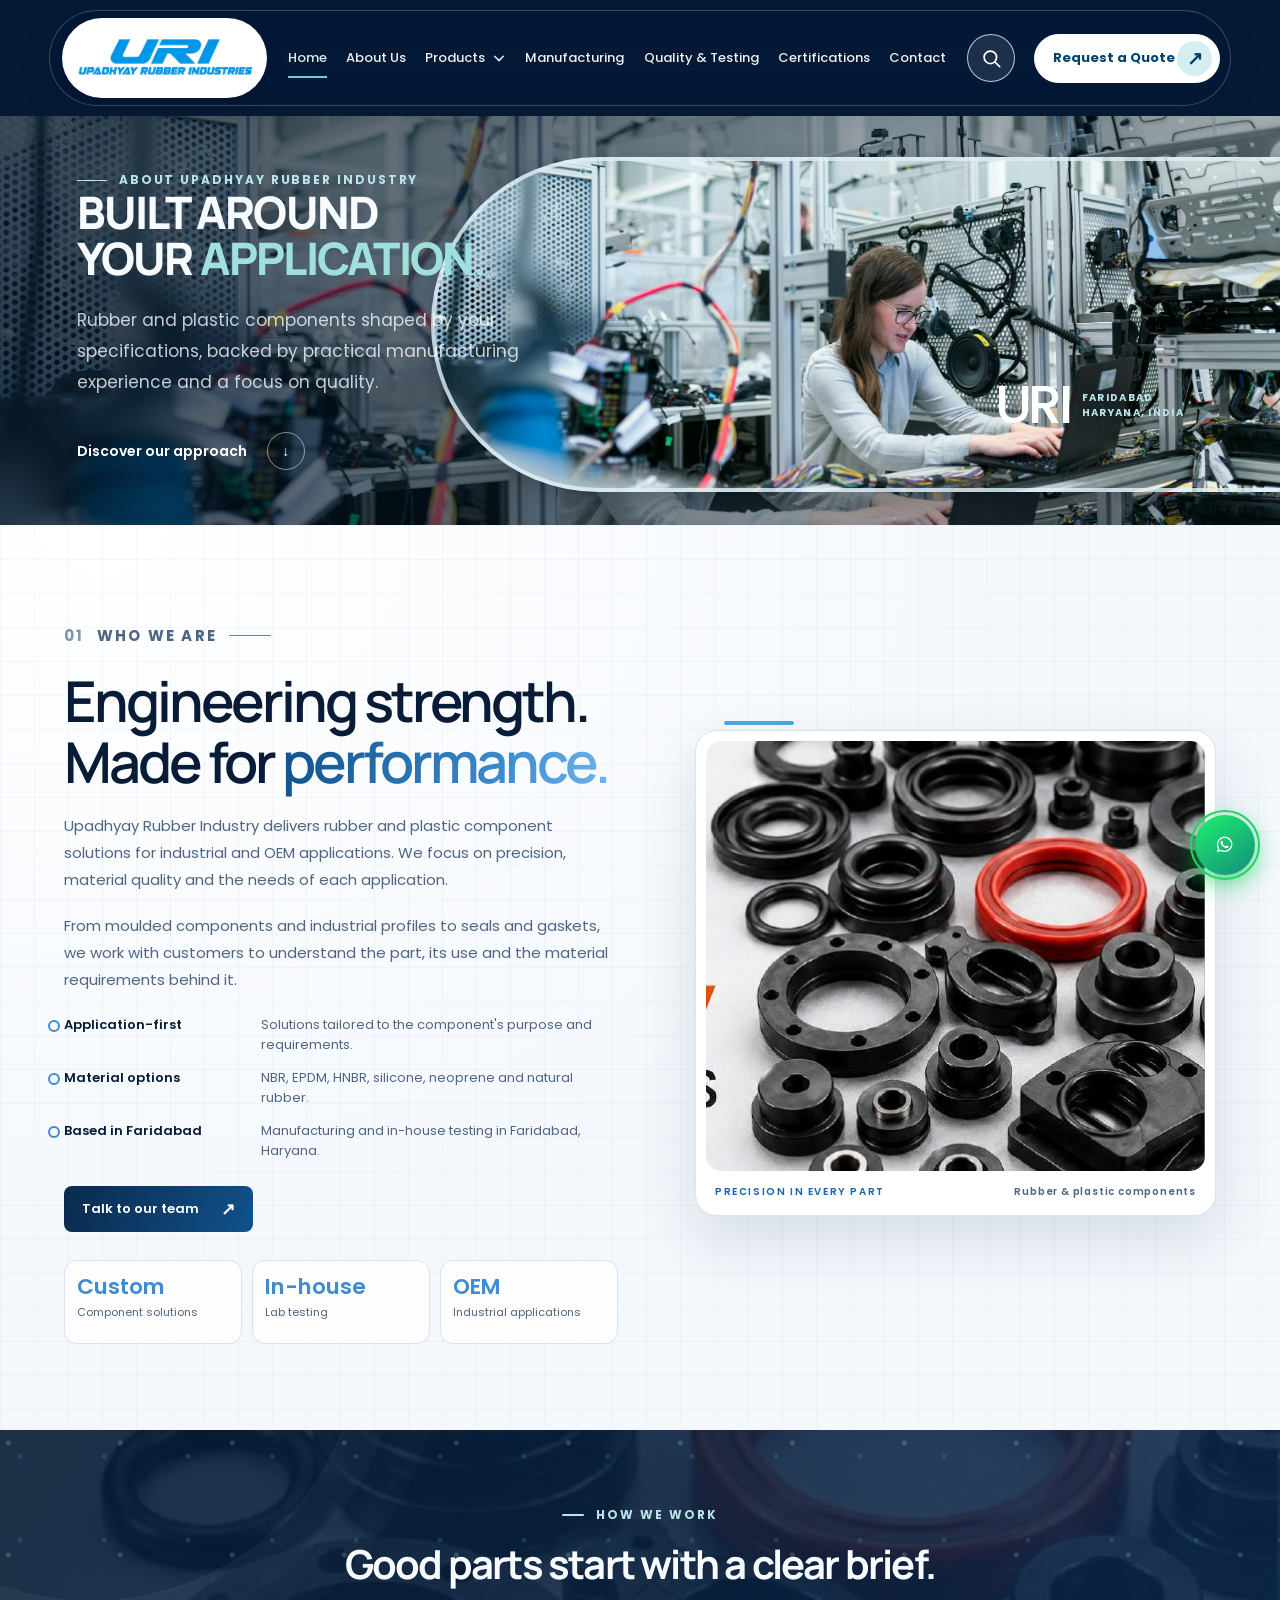
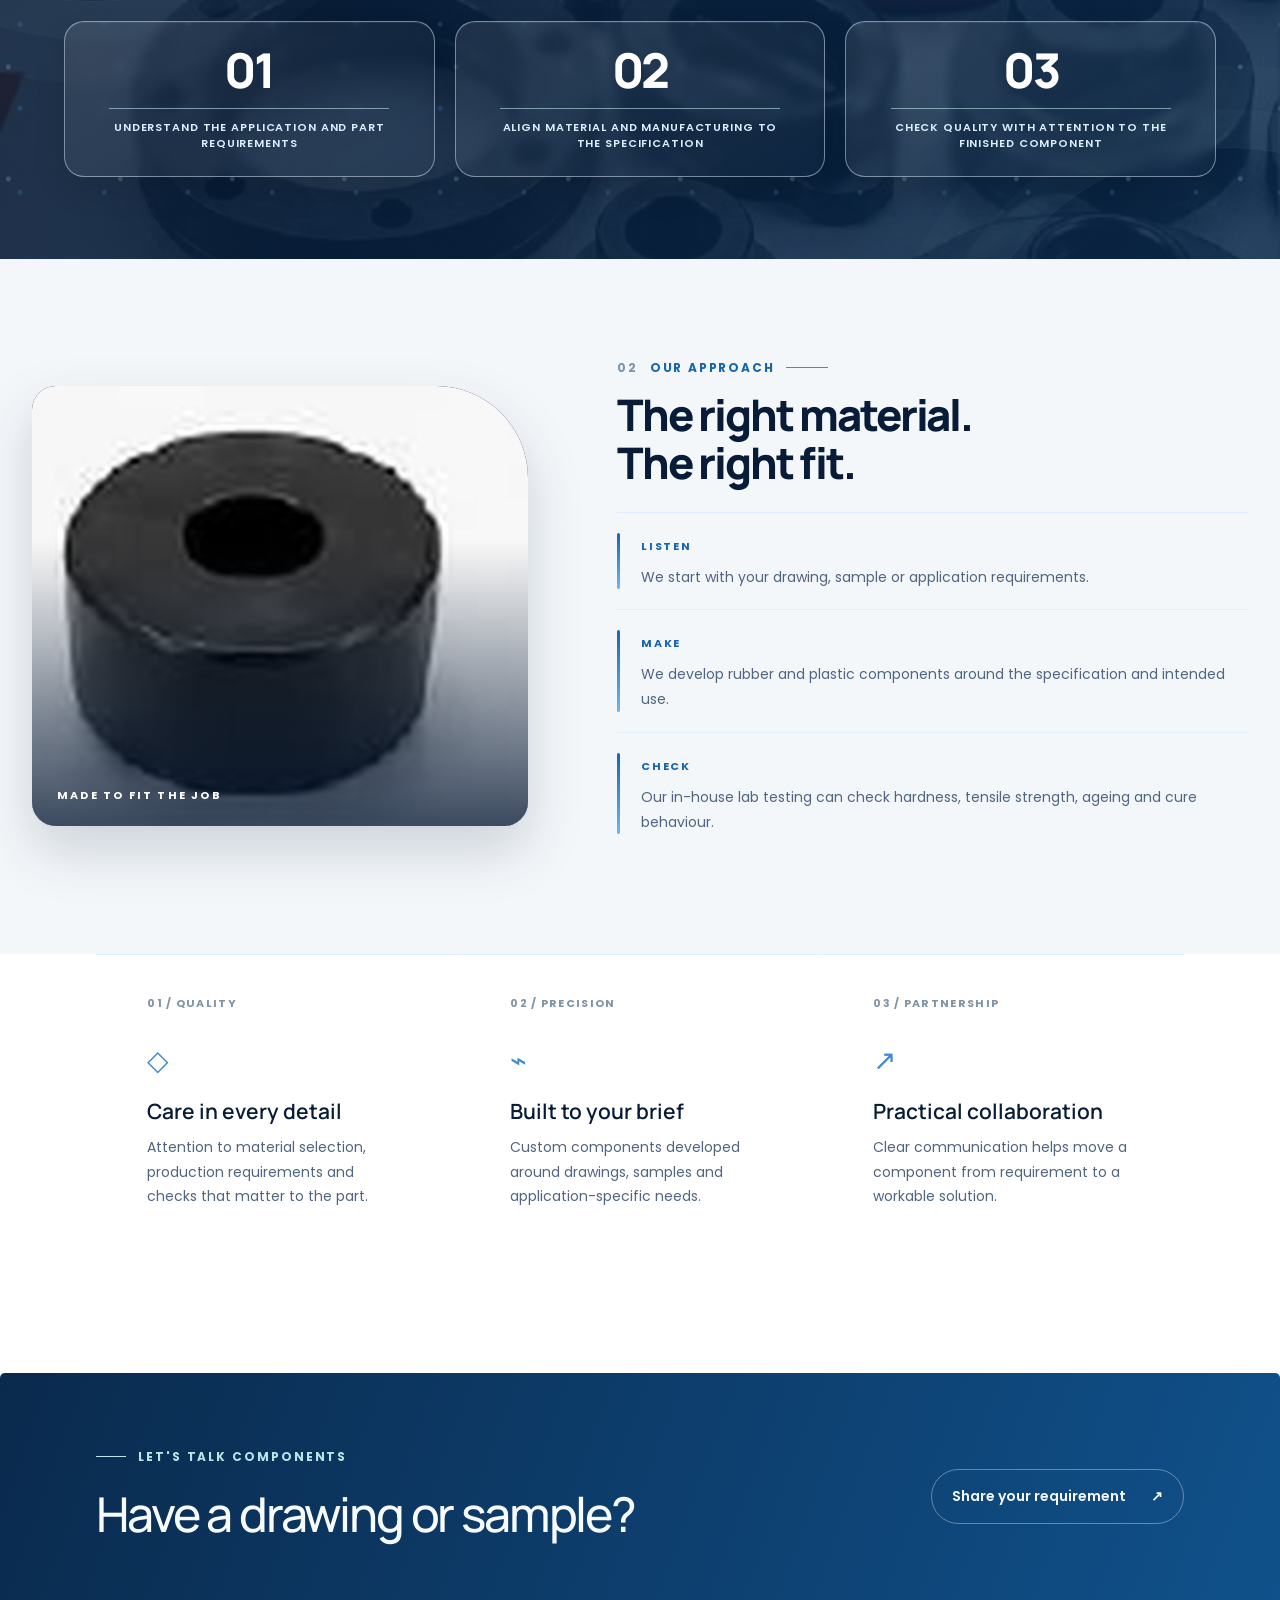
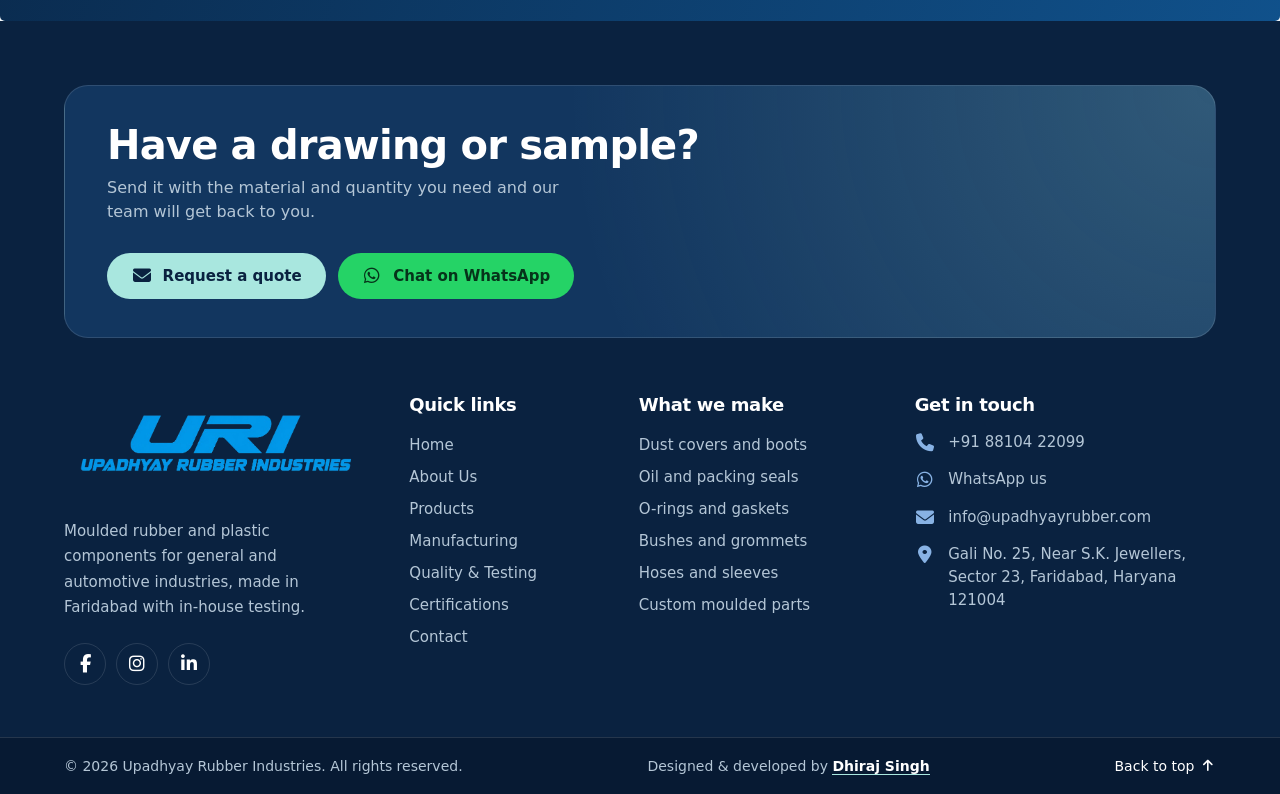
==== about.html @ f6fdda7b "all file added" ====
<!DOCTYPE html>
<html lang="en">

<head>
    <meta charset="UTF-8">
    <meta name="viewport" content="width=device-width, initial-scale=1.0">
    <meta name="theme-color" content="#071a35">
        <meta name="description" content="Learn about Upadhyay Rubber Industry, a Faridabad, India-based manufacturer of rubber and plastic components for industrial and OEM applications.">
    <link rel="icon" type="image/png" href="images/site/logo.png">
        <title>About Upadhyay Rubber Industry | Rubber Components Manufacturer</title>

    <meta name="robots" content="index, follow, max-image-preview:large, max-snippet:-1, max-video-preview:-1">
    <meta name="author" content="Upadhyay Rubber Industry">
    <meta name="keywords" content="about Upadhyay Rubber Industry, rubber manufacturer, plastic components, Faridabad">
    <meta property="og:type" content="website">
    <meta property="og:site_name" content="Upadhyay Rubber Industry">
    <meta property="og:title" content="About Upadhyay Rubber Industry | Rubber Components Manufacturer">
    <meta property="og:description" content="Learn about Upadhyay Rubber Industry, a Faridabad, India-based manufacturer of rubber and plastic components for industrial and OEM applications.">
    <meta property="og:image" content="images/site/logo.png">
    <meta property="og:image:alt" content="Upadhyay Rubber Industry logo">
    <meta name="twitter:card" content="summary">
    <meta name="twitter:title" content="About Upadhyay Rubber Industry | Rubber Components Manufacturer">
    <meta name="twitter:description" content="Learn about Upadhyay Rubber Industry, a Faridabad, India-based manufacturer of rubber and plastic components for industrial and OEM applications.">
    <meta name="twitter:image" content="images/site/logo.png">

    <link rel="preconnect" href="https://fonts.googleapis.com">
    <link rel="preconnect" href="https://fonts.gstatic.com" crossorigin>
    <link href="https://fonts.googleapis.com/css2?family=Manrope:wght@400;500;600;700;800&family=Poppins:wght@400;500;600;700;800&display=swap"
        rel="stylesheet">
        
    <!-- Font Awesome icons (remove this line if your site already loads Font Awesome 6) -->
    <link rel="stylesheet" href="https://cdnjs.cloudflare.com/ajax/libs/font-awesome/6.5.2/css/all.min.css">

    <link rel="stylesheet" href="assets/css/site.css">
</head>

<body class="about-page">
 
    <header class="header" id="header">

        <!-- Brand -->
        <a href="#home" class="logo" aria-label="Upadhyay Rubber Industry home">
            <img src="images/site/logo.png" alt="Upadhyay Rubber Industry logo" class="logo-image">
        </a>

        <!-- Main Navigation -->
        <nav class="nav" id="nav" aria-label="Main navigation">

            <a href="#home" class="nav-link active">Home</a>

            <a href="./about.html" class="nav-link">About Us</a>

            <!-- Products Dropdown -->
            <div class="nav-products">

                <button class="nav-link products-toggle" id="productsToggle" type="button" aria-expanded="false"
                    aria-controls="productsMenu">
                    Products

                    <svg class="products-chevron" viewBox="0 0 16 16" aria-hidden="true">
                        <path d="m3 6 5 5 5-5"></path>
                    </svg>
                </button>

                <div class="products-menu" id="productsMenu" aria-label="Our product range" hidden>

                
                    <div class="products-category">

                        <h2>Rubber Components</h2>

                        <ul class="product-links">

                            <li>
                                <a class="products-menu-card" href="#products">
                                    <img src="https://images.unsplash.com/photo-1581091226825-a6a2a5aee158?auto=format&fit=crop&w=240&q=80"
                                        alt="Industrial manufacturing" loading="lazy">
                                    <span>Rubber Bushes</span>
                                    <span class="products-menu-arrow" aria-hidden="true">↗</span>
                                </a>
                            </li>

                            <li>
                                <a class="products-menu-card" href="#products">
                                    <img src="https://images.unsplash.com/photo-1567789884554-0b844b597180?auto=format&fit=crop&w=240&q=80"
                                        alt="Manufacturing components" loading="lazy">
                                    <span>Moulded Components</span>
                                    <span class="products-menu-arrow" aria-hidden="true">↗</span>
                                </a>
                            </li>

                            <li>
                                <a class="products-menu-card" href="#products">
                                    <img src="https://images.unsplash.com/photo-1581092160562-40aa08e78837?auto=format&fit=crop&w=240&q=80"
                                        alt="Industrial production process" loading="lazy">
                                    <span>Extruded Profiles</span>
                                    <span class="products-menu-arrow" aria-hidden="true">↗</span>
                                </a>
                            </li>

                        </ul>

                    </div> 

                    <div class="products-category">

                        <h2>Sealing Solutions</h2>

                        <ul class="product-links">

                            <li>
                                <a class="products-menu-card" href="#products">
                                    <img src="https://images.unsplash.com/photo-1581092335878-2d9ff86ca2bf?auto=format&fit=crop&w=240&q=80"
                                        alt="Industrial equipment" loading="lazy">
                                    <span>O-Rings &amp; Seal Kits</span>
                                    <span class="products-menu-arrow" aria-hidden="true">↗</span>
                                </a>
                            </li>

                            <li>
                                <a class="products-menu-card" href="#products">
                                    <img src="https://images.unsplash.com/photo-1581092580497-e0d23cbdf1dc?auto=format&fit=crop&w=240&q=80"
                                        alt="Industrial quality inspection" loading="lazy">
                                    <span>Rubber Gaskets</span>
                                    <span class="products-menu-arrow" aria-hidden="true">↗</span>
                                </a>
                            </li>

                            <li>
                                <a class="products-menu-card" href="#products">
                                    <img src="https://images.unsplash.com/photo-1565043589221-1a6fd9ae45c7?auto=format&fit=crop&w=240&q=80"
                                        alt="Industrial machinery" loading="lazy">
                                    <span>Oil &amp; Packing Seals</span>
                                    <span class="products-menu-arrow" aria-hidden="true">↗</span>
                                </a>
                            </li>

                        </ul>

                    </div>

                    <div class="products-category">

                        <h2>Custom Solutions</h2>

                        <ul class="product-links">

                            <li>
                                <a class="products-menu-card" href="#contact">
                                    <img src="https://images.unsplash.com/photo-1581092160607-ee22621dd758?auto=format&fit=crop&w=240&q=80"
                                        alt="Custom industrial manufacturing" loading="lazy">
                                    <span>Custom Moulding</span>
                                    <span class="products-menu-arrow" aria-hidden="true">↗</span>
                                </a>
                            </li>

                            <li>
                                <a class="products-menu-card" href="#contact">
                                    <img src="https://images.unsplash.com/photo-1581092795360-fd1ca04f0952?auto=format&fit=crop&w=240&q=80"
                                        alt="Engineering and component development" loading="lazy">
                                    <span>Custom Components</span>
                                    <span class="products-menu-arrow" aria-hidden="true">↗</span>
                                </a>
                            </li>

                        </ul>

                    </div>

                </div>

            </div>

            <a href="#process" class="nav-link">
                Manufacturing
            </a>

            <a href="./quality-testing.html" class="nav-link">
                Quality &amp; Testing
            </a>

            <a href="./certifications.html" class="nav-link">
                Certifications
            </a>

            <a href="./contactus.html" class="nav-link">
                Contact
            </a>

        </nav>

        <!-- Search Button -->
        <button class="search-btn" type="button" aria-label="Search products" aria-controls="searchPanel"
            aria-expanded="false" id="searchBtn">
            <svg viewBox="0 0 24 24" aria-hidden="true">
                <circle cx="10.8" cy="10.8" r="6.5"></circle>
                <path d="m16 16 4.5 4.5"></path>
            </svg>
        </button>

        <!-- Quote Button -->
        <a href="./contactus.html#contact-form" class="quote-btn">
            <span>Request a Quote</span>
            <span class="quote-arrow">↗</span>
        </a>

        <!-- Mobile Menu -->
        <button class="menu-toggle" id="menuToggle" type="button" aria-label="Open navigation" aria-expanded="false"
            aria-controls="nav">
            <span></span>
            <span></span>
        </button>

    </header>


    <main id="about-page">
        <section class="about-hero" aria-labelledby="about-title">
            <div class="about-hero-image" aria-hidden="true"></div>
            <div class="about-hero-shade" aria-hidden="true"></div>
            <div class="about-hero-content">
                <p class="about-eyebrow"><span aria-hidden="true"></span> ABOUT UPADHYAY RUBBER INDUSTRY</p>
                <h1 id="about-title">Built around<br>your <span>application.</span></h1>
                <p>
                    Rubber and plastic components shaped by your specifications, backed by practical manufacturing
                    experience and a focus on quality.
                </p>
                <a class="about-hero-link" href="#our-approach">
                    Discover our approach <span aria-hidden="true">↓</span>
                </a>
            </div>
            <div class="about-hero-stamp" aria-label="Based in Faridabad, Haryana">
                <strong>URI</strong>
                <span>FARIDABAD<br>HARYANA, INDIA</span>
            </div>
        </section>

        <section class="about-intro" aria-labelledby="about-intro-title">
            <div class="about-intro-copy">
                <p class="about-section-label"><span>01</span> WHO WE ARE</p>
                <h2 id="about-intro-title">Engineering strength.<br>Made for <span>performance.</span></h2>
                <p>
                    Upadhyay Rubber Industry delivers rubber and plastic component solutions for industrial and OEM
                    applications. We focus on precision, material quality and the needs of each application.
                </p>
                <p>
                    From moulded components and industrial profiles to seals and gaskets, we work with customers to
                    understand the part, its use and the material requirements behind it.
                </p>

                <ul class="about-intro-points">
                    <li>
                        <strong>Application-first</strong>
                        <span>Solutions tailored to the component's purpose and requirements.</span>
                    </li>
                    <li>
                        <strong>Material options</strong>
                        <span>NBR, EPDM, HNBR, silicone, neoprene and natural rubber.</span>
                    </li>
                    <li>
                        <strong>Based in Faridabad</strong>
                        <span>Manufacturing and in-house testing in Faridabad, Haryana.</span>
                    </li>
                </ul>

                <a class="about-intro-action" href="./index.html#contact">
                    Talk to our team <span aria-hidden="true">↗</span>
                </a>

                <div class="about-intro-facts" aria-label="Our capabilities">
                    <div><strong>Custom</strong><span>Component solutions</span></div>
                    <div><strong>In-house</strong><span>Lab testing</span></div>
                    <div><strong>OEM</strong><span>Industrial applications</span></div>
                </div>
            </div>

            <figure class="about-intro-visual">
                <img src="images/site/hero.jpg" alt="Rubber seals and moulded components made for industrial use"
                    loading="lazy">
                <figcaption>
                    <span>PRECISION IN EVERY PART</span>
                    <span>Rubber &amp; plastic components</span>
                </figcaption>
            </figure>
        </section>

        <section class="about-reach" id="our-approach" aria-labelledby="about-reach-title">
            <div class="about-reach-inner">
                <div class="about-reach-heading">
                    <p class="about-eyebrow"><span aria-hidden="true"></span> HOW WE WORK</p>
                    <h2 id="about-reach-title">Good parts start with a clear brief.</h2>
                </div>
                <div class="about-reach-stats">
                    <article class="about-stat-card">
                        <strong>01</strong>
                        <span>Understand the application and part requirements</span>
                    </article>
                    <article class="about-stat-card">
                        <strong>02</strong>
                        <span>Align material and manufacturing to the specification</span>
                    </article>
                    <article class="about-stat-card">
                        <strong>03</strong>
                        <span>Check quality with attention to the finished component</span>
                    </article>
                </div>
            </div>
        </section>

        <section class="about-purpose" aria-labelledby="about-purpose-title">
            <figure class="about-purpose-visual">
                <img src="images/products/bush.jpg" alt="Rubber bush component produced for an industrial application"
                    loading="lazy">
                <figcaption>MADE TO FIT THE JOB</figcaption>
            </figure>
            <div class="about-purpose-copy">
                <p class="about-section-label"><span>02</span> OUR APPROACH</p>
                <h2 id="about-purpose-title">The right material.<br>The right fit.</h2>
                <div class="about-purpose-card">
                    <span>LISTEN</span>
                    <p>We start with your drawing, sample or application requirements.</p>
                </div>
                <div class="about-purpose-card">
                    <span>MAKE</span>
                    <p>We develop rubber and plastic components around the specification and intended use.</p>
                </div>
                <div class="about-purpose-card">
                    <span>CHECK</span>
                    <p>Our in-house lab testing can check hardness, tensile strength, ageing and cure behaviour.</p>
                </div>
            </div>
        </section>

        <section class="about-values" aria-label="What guides our work">
            <article class="about-value-card">
                <span class="about-value-number">01 / QUALITY</span>
                <span class="about-value-mark" aria-hidden="true">◇</span>
                <h2>Care in every detail</h2>
                <p>Attention to material selection, production requirements and checks that matter to the part.</p>
            </article>
            <article class="about-value-card">
                <span class="about-value-number">02 / PRECISION</span>
                <span class="about-value-mark" aria-hidden="true">⌁</span>
                <h2>Built to your brief</h2>
                <p>Custom components developed around drawings, samples and application-specific needs.</p>
            </article>
            <article class="about-value-card">
                <span class="about-value-number">03 / PARTNERSHIP</span>
                <span class="about-value-mark" aria-hidden="true">↗</span>
                <h2>Practical collaboration</h2>
                <p>Clear communication helps move a component from requirement to a workable solution.</p>
            </article>
        </section>

        <section class="about-cta" aria-labelledby="about-cta-title">
            <div>
                <p class="about-eyebrow"><span aria-hidden="true"></span> LET'S TALK COMPONENTS</p>
                <h2 id="about-cta-title">Have a drawing or sample?</h2>
            </div>
            <a href="mailto:info@upadhyayrubber.com?subject=Product%20Enquiry">
                Share your requirement <span aria-hidden="true">↗</span>
            </a>
        </section>
    </main>


    <footer class="ft" id="contact">

        <!-- enquiry band -->
        <div class="ft-top">
            <div class="ft-wrap">
                <div class="ft-cta">
                    <div>
                        <h2>Have a drawing or sample?</h2>
                        <p>Send it with the material and quantity you need and our team will get back to you.</p>
                    </div>
                    <div class="ft-actions">
                        <a class="ft-btn ft-btn--mint" href="mailto:info@upadhyayrubber.com?subject=Product%20Enquiry">
                            <i class="fa-solid fa-envelope ic" aria-hidden="true"></i>Request a quote
                        </a>
                        <a class="ft-btn ft-btn--wa"
                            href="https://wa.me/918810422099?text=Hi%20Upadhyay%20Rubber%20Industries%2C%20I%20would%20like%20to%20enquire%20about%20rubber%20components."
                            target="_blank" rel="noopener noreferrer">
                            <i class="fa-brands fa-whatsapp ic" aria-hidden="true"></i>Chat on WhatsApp
                        </a>
                    </div>
                </div>
            </div>
        </div>

        <div class="ft-wrap ft-grid">

            <div class="ft-brand">
                <a class="ft-logo" href="#home" aria-label="Upadhyay Rubber Industries, home">
                    <img src="images/site/logo.png" alt="" srcset="">
                </a>
                <p>Moulded rubber and plastic components for general and automotive industries, made in Faridabad with
                    in-house testing.</p>
                <div class="ft-social">
                    <a href="#" aria-label="Facebook" title="Facebook"><i class="fa-brands fa-facebook-f ic"
                            aria-hidden="true"></i></a>
                    <a href="#" aria-label="Instagram" title="Instagram"><i class="fa-brands fa-instagram ic"
                            aria-hidden="true"></i></a>
                    <a href="#" aria-label="LinkedIn" title="LinkedIn"><i class="fa-brands fa-linkedin-in ic"
                            aria-hidden="true"></i></a>
                </div>
            </div>

            <nav aria-label="Footer quick links">
                <h3>Quick links</h3>
                <ul class="ft-list">
                    <li><a href="#home">Home</a></li>
                    <li><a href="#about">About Us</a></li>
                    <li><a href="#products">Products</a></li>
                    <li><a href="#process">Manufacturing</a></li>
                    <li><a href="./quality-testing.html">Quality &amp; Testing</a></li>
                    <li><a href="#certifications">Certifications</a></li>
                    <li><a href="#contact">Contact</a></li>
                </ul>
            </nav>

            <nav aria-label="Product ranges">
                <h3>What we make</h3>
                <ul class="ft-list">
                    <li><a href="#products">Dust covers and boots</a></li>
                    <li><a href="#products">Oil and packing seals</a></li>
                    <li><a href="#products">O-rings and gaskets</a></li>
                    <li><a href="#products">Bushes and grommets</a></li>
                    <li><a href="#products">Hoses and sleeves</a></li>
                    <li><a href="#products">Custom moulded parts</a></li>
                </ul>
            </nav>

            <div>
                <h3>Get in touch</h3>
                <ul class="ft-contact">
                    <li><a href="tel:+918810422099"><i class="fa-solid fa-phone ic" aria-hidden="true"></i>+91 88104
                            22099</a></li>
                    <li><a href="https://wa.me/918810422099" target="_blank" rel="noopener noreferrer"><i
                                class="fa-brands fa-whatsapp ic" aria-hidden="true"></i>WhatsApp us</a></li>
                    <li><a href="mailto:info@upadhyayrubber.com"><i class="fa-solid fa-envelope ic"
                                aria-hidden="true"></i>info@upadhyayrubber.com</a></li>
                    <li><a href="https://www.google.com/maps/search/?api=1&amp;query=Upadhyay+Rubber+Industries+Sector+23+Faridabad+Haryana+121004"
                            target="_blank" rel="noopener noreferrer"><i class="fa-solid fa-location-dot ic"
                                aria-hidden="true"></i>Gali No. 25, Near S.K. Jewellers, Sector 23, Faridabad, Haryana
                            121004</a></li>
                </ul>
            </div>

        </div>

        <div class="ft-bottom">
            <div class="ft-wrap ft-bar">
                <p>&copy; <span id="footer-year">2026</span> Upadhyay Rubber Industries. All rights reserved.</p>
                <!-- replace the name and link with your agency's -->
                <p class="ft-dev">Designed &amp; developed by <a href="https://dhirajsinghp.netlify.app" target="_blank"
                        rel="noopener noreferrer">Dhiraj Singh</a></p>
                <a class="ft-top-link" href="#home">Back to top <i class="fa-solid fa-arrow-up ic"
                        aria-hidden="true"></i></a>
            </div>
        </div>

        <!-- floating WhatsApp button -->

        <a class="ft-wa"
            href="https://wa.me/918810422099?text=Hi%20Upadhyay%20Rubber%20Industries%2C%20I%20would%20like%20to%20enquire%20about%20rubber%20components"
            target="_blank" rel="noopener noreferrer" aria-label="Chat with us on WhatsApp" title="Chat on WhatsApp">

            <span class="ft-wa-pulse"></span>

            <i class="fa-brands fa-whatsapp ic" aria-hidden="true"></i>

            <span class="ft-wa-tooltip">Chat with us</span>
        </a>
    </footer>

    <style>
        .ft {
            --navy: #0a2240;
            --navy2: #12365f;
            --mint: #a9e7df;
            --blue: #0b6aa8;
            --mut: #b4c6d6;
            --line: rgba(255, 255, 255, .12);
            --wa: #25d366;
            font-family: 'Outfit', system-ui, -apple-system, 'Segoe UI', sans-serif;
            color: #fff;
            background: var(--navy)
        }

        .ft * {
            box-sizing: border-box
        }

        :where(.ft a) {
            color: inherit;
            text-decoration: none
        }

        .ft :focus-visible {
            outline: 3px solid var(--mint);
            outline-offset: 3px
        }

        .ft-wrap {
            width: min(1200px, 90%);
            margin-inline: auto
        }

        .ft h2,
        .ft h3 {
            margin: 0;
            font-weight: 600;
            letter-spacing: -.02em
        }

        .ic {
            flex: none;
            width: 1.2em;
            font-size: 18px;
            text-align: center
        }

        /* enquiry band */
        .ft-top {
            padding-top: 64px
        }

        .ft-cta {
            display: flex;
            flex-wrap: wrap;
            align-items: center;
            justify-content: space-between;
            gap: 28px;
            padding: 38px 42px;
            border: 1px solid var(--line);
            border-radius: 24px;
            background: radial-gradient(circle at 100% 0, rgba(169, 231, 223, .2), transparent 55%), var(--navy2)
        }

        .ft-cta h2 {
            font-size: clamp(28px, 3.4vw, 40px);
            line-height: 1.05
        }

        .ft-cta p {
            margin: 10px 0 0;
            max-width: 46ch;
            font-size: 16px;
            line-height: 1.55;
            color: var(--mut)
        }

        .ft-actions {
            display: flex;
            flex-wrap: wrap;
            gap: 12px
        }

        .ft-btn {
            display: inline-flex;
            align-items: center;
            gap: 10px;
            padding: 14px 24px;
            border-radius: 999px;
            font-size: 15px;
            font-weight: 600;
            transition: background .2s
        }

        .ft-btn--mint {
            background: var(--mint);
            color: var(--navy)
        }

        .ft-btn--mint:hover {
            background: #fff
        }

        .ft-btn--wa {
            background: var(--wa);
            color: #06331a
        }

        .ft-btn--wa:hover {
            background: #4ee08a
        }

        /* columns */
        .ft-grid {
            display: grid;
            grid-template-columns: 1.3fr .8fr 1fr 1.3fr;
            gap: 44px;
            padding-top: 56px;
            padding-bottom: 52px
        }

        .ft-logo {
            display: inline-flex;
            align-items: center;
            gap: 12px
        }

        .ft-mark {
            display: grid;
            place-items: center;
            height: 46px;
            padding: 0 14px;
            border-radius: 14px;
            background: #fff;
            color: var(--blue);
            font-size: 24px;
            font-weight: 700;
            font-style: italic;
            letter-spacing: -.04em
        }

        .ft-name {
            display: flex;
            flex-direction: column;
            font-size: 19px;
            font-weight: 600;
            line-height: 1.15
        }

        .ft-name small {
            font-size: 13px;
            font-weight: 400;
            color: var(--mut)
        }

        .ft-brand p {
            max-width: 34ch;
            margin: 20px 0 0;
            font-size: 15px;
            line-height: 1.7;
            color: var(--mut)
        }

        .ft-social {
            display: flex;
            gap: 10px;
            margin-top: 22px
        }

        .ft-social a {
            display: grid;
            place-items: center;
            width: 42px;
            height: 42px;
            border: 1px solid var(--line);
            border-radius: 50%;
            transition: background .2s, color .2s, border-color .2s
        }

        .ft-social a:hover {
            border-color: var(--mint);
            background: var(--mint);
            color: var(--navy)
        }

        .ft h3 {
            margin-bottom: 16px;
            font-size: 18px
        }

        .ft-list,
        .ft-contact {
            margin: 0;
            padding: 0;
            list-style: none
        }

        .ft-list {
            display: grid;
            gap: 4px
        }

        .ft-list a {
            display: inline-block;
            padding: 5px 0;
            font-size: 15px;
            color: var(--mut);
            transition: color .2s
        }

        .ft-list a:hover {
            color: var(--mint)
        }

        .ft-contact {
            display: grid;
            gap: 14px
        }

        .ft-contact a {
            display: flex;
            align-items: flex-start;
            gap: 12px;
            font-size: 15px;
            line-height: 1.55;
            color: var(--mut);
            overflow-wrap: anywhere;
            transition: color .2s
        }

        .ft-contact a:hover {
            color: #fff
        }

        .ft-contact .ic {
            margin-top: 3px;
            color: #98c5f9e2;
        }

        /* bottom bar */
        .ft-bottom {
            border-top: 1px solid var(--line);
            background: #071a33
        }

        .ft-bar {
            display: flex;
            flex-wrap: wrap;
            align-items: center;
            justify-content: space-between;
            gap: 12px 28px;
            padding-top: 20px;
            padding-bottom: 20px;
            font-size: 14px;
            color: var(--mut)
        }

        .ft-bar p {
            margin: 0
        }

        .ft-dev a {
            color: #fff;
            font-weight: 600;
            border-bottom: 1px solid var(--mint)
        }

        .ft-dev a:hover,
        .ft-top-link:hover {
            color: var(--mint)
        }

        .ft-top-link {
            display: inline-flex;
            align-items: center;
            gap: 6px;
            color: #fff;
            font-weight: 500
        }

        .ft-top-link .ic {
            font-size: 13px
        }


        /* WhatsApp Floating Button */
        .ft-wa {
            position: fixed;
            right: 25px;
            bottom: 25px;
            z-index: 9999;

            width: 60px;
            height: 60px;

            display: flex;
            align-items: center;
            justify-content: center;

            border-radius: 50%;
            background: linear-gradient(145deg, #20f16c, #128C7E);
            color: #fff;

            font-size: 32px;
            text-decoration: none;

            box-shadow: 0 8px 25px rgba(29, 214, 97, 0.81);

            animation: waFloat 3s ease-in-out infinite;

            transition:
                transform 0.3s ease,
                box-shadow 0.3s ease;
        }

        /* WhatsApp Icon */
        .ft-wa .ic {
            position: relative;
            z-index: 2;
            transition: transform 0.3s ease;
        }

        /* Pulsing Ring */
        .ft-wa-pulse {
            position: absolute;
            inset: -5px;
            border: 2px solid #25D366;
            border-radius: 50%;
            animation: waPulse 2s ease-out infinite;
            pointer-events: none;
        }

        /* Floating Animation */
        @keyframes waFloat {

            0%,
            100% {
                transform: translateY(0);
            }

            50% {
                transform: translateY(-7px);
            }
        }

        /* Pulse Animation */
        @keyframes waPulse {
            0% {
                transform: scale(0.9);
                opacity: 0.9;
            }

            100% {
                transform: scale(1.55);
                opacity: 0;
            }
        }

        /* Hover Effect */
        .ft-wa:hover {
            transform: translateY(-5px) scale(1.08);
            box-shadow: 0 12px 35px rgba(37, 211, 102, 0.5);
            animation-play-state: paused;
        }

        .ft-wa:hover .ic {
            transform: rotate(-10deg) scale(1.12);
        }

        /* Tooltip */
        .ft-wa-tooltip {
            position: absolute;
            right: 72px;
            top: 50%;
            transform: translate(8px, -50%);

            padding: 10px 15px;
            border-radius: 8px;

            background: #369c9b;
            color: #fff;

            font-family: Arial, sans-serif;
            font-size: 13px;
            font-weight: 600;
            white-space: nowrap;

            opacity: 0;
            visibility: hidden;

            transition: 0.3s ease;
        }

        .ft-wa-tooltip::after {
            content: "";
            position: absolute;
            right: -5px;
            top: 50%;
            width: 10px;
            height: 10px;

            background: #15191f;
            transform: translateY(-50%) rotate(45deg);
        }

        .ft-wa:hover .ft-wa-tooltip {
            opacity: 1;
            visibility: visible;
            transform: translate(0, -50%);
        }

        /* Mobile Responsive */
        @media (max-width: 600px) {
            .ft-wa {
                width: 54px;
                height: 54px;
                right: 16px;
                bottom: 18px;
                font-size: 29px;
            }

            .ft-wa-tooltip {
                display: none;
            }
        }

        /* Accessibility */
        @media (prefers-reduced-motion: reduce) {

            .ft-wa,
            .ft-wa-pulse {
                animation: none;
            }

            .ft-wa,
            .ft-wa .ic,
            .ft-wa-tooltip {
                transition: none;
            }
        }


        @media(max-width:1000px) {
            .ft-grid {
                grid-template-columns: repeat(2, minmax(0, 1fr));
                gap: 40px 32px
            }
        }

        @media(max-width:600px) {
            .ft-top {
                padding-top: 48px
            }

            .ft-cta {
                padding: 28px 22px
            }

            .ft-actions,
            .ft-btn {
                width: 100%
            }

            .ft-btn {
                justify-content: center
            }

            .ft-grid {
                grid-template-columns: 1fr;
                gap: 34px;
                padding-top: 44px;
                padding-bottom: 40px
            }

            .ft-bar {
                flex-direction: column;
                align-items: flex-start;
                padding-bottom: 84px
            }
        }

        @media(prefers-reduced-motion:reduce) {
            .ft * {
                transition: none !important
            }
        }
    </style>

    <script>
        document.getElementById("footer-year").textContent = new Date().getFullYear();
    </script>


    <script src="assets/js/site-interactions.js"></script>
    
</body>

</html>
---- assets/css/site.css ----
:root {
    --navy: #071a35;
    --navy-light: #10395f;
    --blue: #00426d;
    --ice: #b9e4e8;
    --white: #f7fbff;
    --muted: #c8d9eb;

    --container: 1600px;
    --glass-border: rgba(224, 241, 255, 0.25);
}

* {
    box-sizing: border-box;
    margin: 0;
    padding: 0;
}

html {
    scroll-behavior: smooth;
    scroll-padding-top: 110px;
}

body {
    font-family: "Poppins", sans-serif;
    background: var(--navy);
    color: var(--white);
    -webkit-font-smoothing: antialiased;
}

a {
    color: inherit;
    text-decoration: none;
}

button,
input {
    font: inherit;
}

button,
a {
    -webkit-tap-highlight-color: transparent;
}

button:focus-visible,
a:focus-visible,
input:focus-visible {
    outline: 3px solid #55c0c9;
    outline-offset: 3px;
}

/* =========================
   HERO BACKGROUND
========================= */

/* =========================
   UPADHYAY BRAND LOGO
========================= */

.logo {
    display: inline-flex;
    align-items: center;
    gap: 10px;
    text-decoration: none;
}

.logo-mark {
    display: grid;
    place-items: center;
    width: 44px;
    height: 44px;
    flex-shrink: 0;
    border: 1px solid rgba(255, 255, 255, 0.35);
    border-radius: 8px;
    color: #fff;
    font-size: 15px;
    font-weight: 800;
    letter-spacing: -1px;
}

.logo-text {
    display: flex;
    flex-direction: column;
    gap: 3px;
    line-height: 1.1;
}

.logo-text strong {
    color: inherit;
    font-size: 14px;
    font-weight: 800;
    letter-spacing: 1.2px;
}

.logo-text small {
    color: inherit;
    font-size: 9px;
    font-weight: 600;
    letter-spacing: 1.8px;
    opacity: 0.75;
}

.header:not(.scrolled) .logo-mark {
    border-color: rgba(255, 255, 255, 0.5);
    color: #fff;
}

.header.scrolled .logo-mark {
    border-color: rgba(0, 0, 0, 0.2);
    color: #171717;
}

@media (max-width: 480px) {
    .logo {
        gap: 7px;
    }

    .logo-mark {
        width: 38px;
        height: 38px;
        font-size: 13px;
    }

    .logo-text strong {
        font-size: 12px;
    }

    .logo-text small {
        font-size: 8px;
        letter-spacing: 1.2px;
    }
}

/* nav design*/

.navbar {
    position: fixed;
    top: 0;
    left: 0;
    width: 100%;
    background-color: rgba(0, 0, 0, 0.7);
    backdrop-filter: blur(10px);
    z-index: 1000;
}

.navbar ul {
    list-style: none;
    display: flex;
    justify-content: center;
    padding: 10px 0;
    margin: 0;
}

.navbar li {
    margin: 0 15px;
}





.about-cta {
    display: inline-block;
    padding: 10px 20px;
    background-color: #00426d;
    color: #fff;
    border-radius: 5px;
    text-decoration: none;
    transition: background-color 0.3s ease;
}





.hero {
    position: relative;
    isolation: isolate;
    min-height: max(300svh, 2280px);
    background: var(--navy);
}

.hero-stage {
    position: sticky;
    top: 0;
    height: max(760px, 100svh);
    overflow: hidden;
}

.hero-bg,
.hero-overlay,
.hero-grid {
    position: absolute;
    inset: 0;
    pointer-events: none;
}

.hero-bg {
    z-index: -3;
    background:
        center 52% / cover no-repeat;
    opacity: 0;
    transform: scale(1.035);
    transition: opacity 0.75s ease, transform 1.2s ease;
}

.hero-bg--primary {
    background-image: url("../../images/site/home-1.jpg");

}

.hero-bg--secondary {
    background-image: url("../../images/site/home-2.jpg");

}

.hero-bg.is-visible {
    opacity: 1;
    transform: scale(1.015);
}

.hero-overlay {
    z-index: -2;
    background:
        linear-gradient(90deg,
            rgba(3, 19, 34, 0.78) 0%,
            rgba(3, 24, 42, 0.55) 43%,
            rgba(3, 24, 42, 0.16) 100%),
        linear-gradient(0deg,
            rgba(3, 18, 32, 0.72) 0%,
            transparent 45%);
}

/* Fine technical grid */
.hero-grid {
    z-index: -1;
    opacity: 0.11;
    background-image:
        linear-gradient(90deg,
            transparent calc(100% - 1px),
            rgba(201, 229, 255, 0.35) 100%);
    background-size: 25% 100%;
    mask-image: linear-gradient(to bottom,
            black,
            transparent 90%);
}

/* =========================
   HEADER
========================= */

.header {
    position: fixed;
    z-index: 1000;
    top: 10px;

    left: max(3.8%, calc((100% - var(--container)) / 2));
    right: max(3.8%, calc((100% - var(--container)) / 2));

    min-height: 76px;

    display: flex;
    align-items: center;
    justify-content: space-between;
    gap: clamp(12px, 1.5vw, 26px);

    padding: 7px 10px 7px 12px;

    background: rgba(5, 22, 40, 0.22);
    border: 1px solid rgba(255, 255, 255, 0.22);
    border-radius: 50px;

    backdrop-filter: blur(18px) saturate(125%);
    -webkit-backdrop-filter: blur(18px) saturate(125%);
    box-shadow: 0 10px 35px rgba(0, 15, 30, 0.12);

    transition:
        background 0.3s ease,
        border-color 0.3s ease,
        box-shadow 0.3s ease,
        top 0.3s ease,
        transform 0.3s ease;
}

.header.is-hidden {
    transform: translateY(calc(-100% - 30px));
    pointer-events: none;
}

.header.scrolled {
    position: fixed;
    top: 10px;
    background: rgba(255, 255, 255, 0.98);
    border-color: rgba(0, 66, 109, 0.18);
    backdrop-filter: blur(22px) saturate(130%);
    -webkit-backdrop-filter: blur(22px) saturate(130%);
    box-shadow:
        0 12px 40px rgba(0, 27, 48, 0.18),
        inset 0 1px rgba(255, 255, 255, 0.8);
}

/* Original client logo */
.logo {
    position: relative;
    isolation: isolate;

    display: flex;
    align-items: center;
    flex: 0 0 205px;
    width: 205px;
    min-height: 49px;
    padding: 8px 6px;

    overflow: visible;
    border-radius: 40px;
    background: #fff;
    box-shadow: 0 5px 18px rgba(0, 20, 40, 0.12);
}

.header:not(.scrolled) .logo {
    padding: 8px 6px;
    border-radius: 40px;
    background: #fff;
}

.header:not(.scrolled) .logo::before {
    display: none;
}

.header:not(.scrolled) .logo img {
    filter: none;
}

.header.scrolled .logo {
    padding: 8px 6px;
    border-radius: 40px;
    background: #fff;
}

/* Soft light, not a white box */
.logo::before {
    content: "";
    position: absolute;
    z-index: -1;

    inset: -10px -16px;

    background: radial-gradient(ellipse,
            rgba(0, 66, 109, 0.08),
            rgba(0, 110, 145, 0.03) 45%,
            transparent 76%);

    filter: blur(13px);
    pointer-events: none;
}

.logo img {
    display: block;
    width: 100%;
    height: auto;
    object-fit: contain;

    /* Keep the client's original logo colours */
    filter: none;
    mix-blend-mode: normal;
    transition: filter 0.3s ease;
}

/* =========================
   DESKTOP NAVIGATION
========================= */

.nav {
    display: flex;
    flex: 1;
    align-items: center;
    justify-content: center;

    gap: clamp(12px, 1.5vw, 27px);
}

.nav-link {
    position: relative;
    padding: 13px 0;

    color: rgba(0, 49, 79, 0.82);
    font-size: 13px;
    font-weight: 500;
    white-space: nowrap;

    transition: color 0.2s ease;
}

.header:not(.scrolled) .nav-link {
    color: rgba(255, 255, 255, 0.94);
}

.header:not(.scrolled) .nav-link:hover,
.header:not(.scrolled) .nav-link.active {
    color: #d5eef0;
}

.header:not(.scrolled) .nav-link::after {
    background: #6bd0d2;
}

.nav-link:hover,
.nav-link.active {
    color: var(--blue);
}

.nav-link::after {
    content: "";
    position: absolute;
    bottom: 3px;
    left: 0;

    width: 100%;
    height: 2px;

    background: #168b9a;

    transform: scaleX(0);
    transform-origin: left;

    transition: transform 0.25s ease;
}

.nav-link:hover::after,
.nav-link.active::after {
    transform: scaleX(1);
}

.chevron {
    margin-left: 3px;
    color: #168b9a;
}

.nav-products {
    display: flex;
    align-items: center;
}

.products-toggle {
    display: inline-flex;
    align-items: center;
    gap: 7px;
    border: 0;
    background: transparent;
    cursor: pointer;
    font-family: inherit;
}

.products-chevron {
    width: 14px;
    height: 14px;
    fill: none;
    stroke: #168b9a;
    stroke-linecap: round;
    stroke-linejoin: round;
    stroke-width: 1.7;
    transition: transform 0.2s ease;
}

.header:not(.scrolled) .products-chevron {
    stroke: #d5eef0;
}

.products-toggle[aria-expanded="true"] .products-chevron {
    transform: rotate(180deg);
}

.products-menu {
    position: absolute;
    z-index: 25;
    top: calc(100% + 14px);
    left: 50%;

    display: grid;
    grid-template-columns: repeat(3, minmax(0, 1fr));
    gap: 8px;
    width: min(920px, calc(100vw - 48px));
    padding: 12px;

    border: 1px solid rgba(255, 255, 255, 0.12);
    border-radius: 4px;
    background: #303030;
    box-shadow: 0 24px 55px rgba(0, 10, 20, 0.4);

    transform: translate(-50%, -8px);
    opacity: 0;
    visibility: hidden;
    transition: opacity 0.2s ease, transform 0.2s ease, visibility 0.2s ease;
}

.products-menu:not([hidden]) {
    transform: translate(-50%, 0);
    opacity: 1;
    visibility: visible;
}

.products-menu[hidden] {
    display: none;
}

.products-menu-main {
    min-width: 0;
}

.products-category {
    min-width: 0;
    padding: 5px 6px 8px;
}

.products-category+.products-category {
    border-left: 0;
}

.products-category h2 {
    margin: 0 0 11px;
    padding: 0 2px 8px;
    border-bottom: 1px solid rgba(255, 255, 255, 0.82);
    color: #fff;
    font-size: 14px;
    font-weight: 800;
    text-align: center;
}

.products-category h2::after {
    content: none;
}

.product-links {
    display: grid;
    gap: 5px;
    list-style: none;
}

.products-menu-card {
    display: flex;
    align-items: center;
    gap: 8px;
    min-height: 34px;
    padding: 2px 5px;
    border: 1px solid transparent;
    border-radius: 0;
    background: #06466f;
    color: #fff;
    font-size: 12px;
    font-weight: 500;
    line-height: 1.25;
    transition: background 0.2s ease, border-color 0.2s ease;
}

.products-menu-card:hover {
    border-color: rgba(255, 255, 255, 0.7);
    background: #087987;
}

.products-menu-card img {
    flex: 0 0 34px;
    width: 34px;
    height: 30px;
    padding: 1px;
    border: 0;
    border-radius: 0;
    object-fit: cover;
    background: #fff;
}

.products-menu-arrow {
    display: none;
}

/* Search button */
.search-btn {
    flex: 0 0 48px;
    width: 48px;
    height: 48px;

    display: grid;
    place-items: center;

    border: 1px solid rgba(0, 66, 109, 0.2);
    border-radius: 50%;
    background: rgba(0, 66, 109, 0.04);

    color: var(--blue);
    cursor: pointer;

    transition: background 0.25s ease;
}

.header:not(.scrolled) .search-btn {
    border-color: rgba(255, 255, 255, 0.72);
    background: rgba(255, 255, 255, 0.1);
    color: white;
}

.search-btn:hover {
    background: rgba(0, 110, 145, 0.1);
}

.search-btn svg {
    width: 23px;
    height: 23px;
    fill: none;
    stroke: currentColor;
    stroke-width: 1.8;
    stroke-linecap: round;
}

/* Quote button */
.quote-btn {
    display: inline-flex;
    align-items: center;
    justify-content: space-between;
    gap: 2px;

    min-height: 49px;
    padding: 6px 7px 6px 18px;

    border: 1px solid rgba(0, 66, 109, 0.16);
    border-radius: 50px;

    background: #d5eef0;
    color: var(--blue);

    font-size: 13px;
    font-weight: 700;
    white-space: nowrap;

    transition:
        background 0.25s ease,
        transform 0.25s ease;
}

.header:not(.scrolled) .quote-btn {
    border-color: #fff;
    background: #fff;
    color: var(--blue);
}

.quote-btn:hover {
    background: #e8f7f8;
    transform: translateY(-1px);
}

.quote-arrow {
    display: grid;
    place-items: center;

    width: 35px;
    height: 35px;
    border-radius: 50%;

    background: var(--blue);
    color: white;
    font-size: 19px;

    transition: transform 0.25s ease;
}

.header:not(.scrolled) .quote-arrow {
    background: #d5eef0;
    color: var(--blue);
}

.quote-btn:hover .quote-arrow {
    transform: rotate(45deg);
}

.menu-toggle {
    display: none;
}

/* =========================
   HERO CONTENT
========================= */

.hero-content {
    position: relative;

    display: flex;
    align-items: center;

    width: 92%;
    max-width: var(--container);

    min-height: 690px;
    margin: 0 auto;

    padding-top: 145px;
    padding-bottom: 145px;
}

.hero-copy {
    max-width: 760px;
    animation: contentReveal 0.9s 0.15s ease both;
}

.hero-message.is-entering {
    animation: heroMessageIn 0.55s cubic-bezier(.2, .8, .2, 1) both;
}

.eyebrow {
    display: flex;
    align-items: center;
    gap: 14px;

    margin-bottom: 28px;

    color: #d1e6fb;
    font-size: 12px;
    font-weight: 600;
    letter-spacing: 0.27em;
}

.eyebrow-line {
    width: 36px;
    height: 1px;
    background: #d1e6fb;
}

.hero h1 {

    font-size: clamp(48px, 4.09vw, 86px);
    font-weight: 600;
    line-height: 1.02;

    letter-spacing: -0.065em;
}

.hero h1 span {
    color: var(--ice);
}

.hero h1 .hero-title-prefix {
    color: inherit;
}

.hero-description {
    max-width: 570px;
    margin-top: 26px;

    color: #e0eaf5;
    font-size: 16px;
    line-height: 1.7;
}

.hero-actions {
    display: flex;
    align-items: center;
    gap: 25px;

    margin-top: 32px;
}

.primary-btn {
    display: inline-flex;
    align-items: center;
    justify-content: space-between;
    gap: 20px;

    min-height: 58px;
    padding: 8px 9px 8px 23px;

    border: 1px solid rgba(234, 246, 255, 0.7);
    border-radius: 50px;

    background: var(--ice);
    color: #10385d;

    font-size: 13px;
    font-weight: 700;

    transition:
        background 0.25s ease,
        transform 0.25s ease;
}

.primary-btn:hover {
    background: white;
    transform: translateY(-2px);
}

.btn-arrow {
    display: grid;
    place-items: center;

    width: 36px;
    height: 36px;
    border-radius: 50%;

    background: var(--blue);
    color: white;
    font-size: 20px;

    transition: transform 0.25s ease;
}

.primary-btn:hover .btn-arrow {
    transform: rotate(45deg);
}

.hero-process-link {
    display: inline-flex;
    align-items: center;
    gap: 13px;

    color: #e6eff9;
    font-size: 12px;
    line-height: 1.5;
}

.hero-process-icon {
    display: grid;
    place-items: center;
    flex-shrink: 0;

    width: 52px;
    height: 52px;

    border: 1px solid rgba(224, 241, 255, 0.75);
    border-radius: 50%;

    color: white;

    transition:
        background 0.25s ease,
        transform 0.25s ease;
}

.hero-process-icon svg {
    width: 17px;
    height: 17px;
    fill: none;
    stroke: currentColor;
    stroke-width: 1.8;
    stroke-linecap: round;
    stroke-linejoin: round;
}

.hero-process-link:hover .hero-process-icon {
    background: rgba(169, 214, 255, 0.18);
    transform: translateX(3px);
}

/* =========================
   RIGHT FEATURE INDICATORS
========================= */

.hero-index {
    position: absolute;
    top: 25%;
    right: 0;

    display: flex;
    flex-direction: column;
    gap: 48px;

    width: 125px;
}

.index-item {
    position: relative;

    display: flex;
    flex-direction: column;
    gap: 9px;

    width: 100%;
    padding-left: 17px;

    border: 0;
    border-left: 1px solid rgba(218, 238, 255, 0.45);
    background: transparent;
    color: inherit;
    font: inherit;
    text-align: left;
    cursor: pointer;

    transition: border-color 0.25s ease, opacity 0.25s ease;
    opacity: 0.72;
}

.index-item::before {
    content: "";
    position: absolute;
    top: 3px;
    left: -5px;

    width: 9px;
    height: 9px;

    border: 1px solid white;
    border-radius: 50%;

    background: #eaf5ff;
    transition: background 0.25s ease;
}

.index-item.active,
.index-item:hover {
    border-color: #79c8ff;
    opacity: 1;
}

.index-item.active::before,
.index-item:hover::before {
    background: #43c0c7;
    box-shadow: 0 0 13px rgba(67, 192, 199, 0.65);
}

.index-number {
    color: #f3f8ff;
    font-size: 12px;
    font-weight: 600;
}

.index-text {
    color: #e1edf8;
    font-size: 12px;
    line-height: 1.55;
    letter-spacing: 0.06em;
    text-transform: uppercase;
}

.hero-index::after {
    content: "";
    position: absolute;
    top: 0;
    right: -24px;
    width: 2px;
    height: 100%;
    background: linear-gradient(to bottom,
            rgba(255, 255, 255, 0.08),
            rgba(255, 255, 255, 0.34),
            rgba(255, 255, 255, 0.08));
}

/* =========================
   BOTTOM GLASS INFORMATION
========================= */

.bottom-bar {
    position: absolute;
    z-index: 2;

    left: 3.8%;
    right: 3.8%;
    bottom: 30px;

    display: flex;
    align-items: center;
    gap: clamp(16px, 2.4vw, 38px);

    min-height: 110px;
    padding: 18px 24px;

    border: 1px solid rgba(222, 240, 255, 0.25);
    border-radius: 17px;

    background: rgba(10, 40, 69, 0.46);

    backdrop-filter: blur(20px);
    -webkit-backdrop-filter: blur(20px);
}

.info-item {
    display: flex;
    align-items: center;
    gap: 13px;
    min-width: 0;
}

.info-icon {
    display: grid;
    place-items: center;
    flex: 0 0 43px;

    width: 43px;
    height: 43px;

    color: #f1f8ff;
}

.info-icon svg {
    width: 37px;
    height: 37px;

    fill: none;
    stroke: currentColor;
    stroke-width: 1.5;
    stroke-linecap: round;
    stroke-linejoin: round;
}

.info-copy {
    display: block;
    min-width: 0;
}

.info-copy small,
.info-copy strong {
    display: block;
    white-space: nowrap;
}

.info-copy small {
    margin-bottom: 5px;
    color: #c5d9ec;
    font-size: 12px;
}

.info-copy strong {
    color: white;
    font-size: 12px;
    font-weight: 600;
}

.scroll-cue {
    display: flex;
    flex-direction: column;
    align-items: center;
    gap: 8px;

    margin-left: auto;
    padding-left: 20px;

    border-left: 1px solid rgba(222, 240, 255, 0.2);

    color: #e0edf9;
    font-size: 12px;
    white-space: nowrap;
}

.mouse {
    display: flex;
    align-items: flex-start;
    justify-content: center;

    width: 22px;
    height: 32px;
    padding-top: 6px;

    border: 1px solid #cce7ff;
    border-radius: 14px;
}

.mouse span {
    width: 2px;
    height: 6px;

    border-radius: 2px;
    background: var(--ice);

    animation: scrollMove 1.5s ease-in-out infinite;
}

/* =========================
   SEARCH PANEL
========================= */

.search-panel {
    position: fixed;
    z-index: 1002;
    top: 116px;
    right: max(4%, calc((100vw - 1440px) / 2 + 48px));
    width: min(430px, calc(100vw - 32px));
    padding: 20px;
    border: 1px solid rgba(255, 255, 255, .16);
    border-radius: 18px;
    background: linear-gradient(145deg, rgba(8, 31, 54, .98), rgba(5, 21, 39, .98));
    box-shadow: 0 24px 70px rgba(0, 13, 30, .35);
    backdrop-filter: blur(22px);
    opacity: 0;
    visibility: hidden;
    transform: translateY(-10px) scale(.985);
    transform-origin: top right;
    transition: opacity .2s ease, visibility .2s ease, transform .2s ease;
}

.search-panel.open {
    opacity: 1;
    visibility: visible;
    transform: translateY(0) scale(1);
}

.search-panel-heading {
    display: flex;
    justify-content: space-between;
    align-items: flex-start;
    gap: 16px;
    margin-bottom: 15px;
}

.search-kicker {
    display: block;
    margin-bottom: 5px;
    color: #82dbe1;
    font-size: 10px;
    font-weight: 800;
    letter-spacing: .17em;
}

.search-panel label {
    display: block;
    color: #f5f9ff;
    font-size: 16px;
    font-weight: 700;
}

.search-close {
    display: grid;
    width: 30px;
    height: 30px;
    place-items: center;
    border: 1px solid rgba(255, 255, 255, .16);
    border-radius: 50%;
    background: rgba(255, 255, 255, .06);
    color: #e6f3ff;
    font-size: 20px;
    cursor: pointer;
}

.search-field {
    display: flex;
    align-items: center;
    gap: 10px;
    min-height: 52px;
    padding-left: 13px;
    border: 1px solid rgba(209, 229, 246, .35);
    border-radius: 11px;
    background: rgba(255, 255, 255, .055);
    transition: border-color .2s ease, box-shadow .2s ease;
}

.search-field:focus-within {
    border-color: #82dbe1;
    box-shadow: 0 0 0 3px rgba(130, 219, 225, .14);
}

.search-field>svg {
    flex: 0 0 19px;
    width: 19px;
    height: 19px;
    fill: none;
    stroke: #a8c3d9;
    stroke-width: 1.8;
}

.search-field input {
    width: 100%;
    min-width: 0;
    padding: 12px 0;
    border: 0;
    outline: 0;
    background: transparent;
    color: #fff;
    font: inherit;
    font-size: 14px;
}

.search-field input::placeholder {
    color: #9eb3c7;
}

.search-field input::-webkit-search-cancel-button {
    cursor: pointer;
}

.search-field button {
    flex: 0 0 48px;
    align-self: stretch;
    border: 0;
    border-radius: 0 10px 10px 0;
    background: var(--ice);
    color: var(--navy);
    font-size: 21px;
    cursor: pointer;
    transition: background .2s ease;
}

.search-field button:hover {
    background: #fff;
}

.search-hint {
    margin: 11px 1px 0;
    color: #a9c1d5;
    font-size: 12px;
    line-height: 1.5;
}

.search-results {
    display: grid;
    gap: 5px;
    max-height: min(340px, 48vh);
    margin: 10px 0 0;
    padding: 0;
    overflow-y: auto;
    list-style: none;
}

.search-results:empty {
    display: none;
}

.search-results li {
    margin: 0;
    padding: 0;
}

.search-result-link {
    display: flex;
    align-items: center;
    justify-content: space-between;
    gap: 12px;
    padding: 11px 12px;
    border: 1px solid transparent;
    border-radius: 9px;
    color: #f5f9ff;
    text-decoration: none;
    transition: background .18s ease, border-color .18s ease;
}

.search-result-link:hover,
.search-result-link:focus-visible {
    border-color: rgba(130, 219, 225, .25);
    background: rgba(130, 219, 225, .1);
    outline: 0;
}

.search-result-copy {
    display: grid;
    gap: 3px;
}

.search-result-copy strong {
    font-size: 13px;
}

.search-result-copy small {
    color: #a9c1d5;
    font-size: 11px;
}

.search-result-arrow {
    color: #82dbe1;
    font-size: 17px;
}

/* =========================
   ANIMATIONS
========================= */

@keyframes contentReveal {
    from {
        opacity: 0;
        transform: translateY(22px);
    }

    to {
        opacity: 1;
        transform: translateY(0);
    }
}

@keyframes heroMessageIn {
    from {
        opacity: 0;
        transform: translateY(20px);
    }

    to {
        opacity: 1;
        transform: translateY(0);
    }
}

@keyframes scrollMove {

    0%,
    100% {
        opacity: 1;
        transform: translateY(0);
    }

    60% {
        opacity: 0.3;
        transform: translateY(8px);
    }
}

/* =========================
   TABLET
========================= */

@media (max-width: 1200px) {
    .header {
        gap: 14px;
    }

    .logo {
        flex-basis: 185px;
        width: 185px;
    }

    .nav {
        gap: 12px;
    }

    .nav-link {
        font-size: 12px;
    }

    .quote-btn {
        gap: 7px;
        padding-left: 12px;
        font-size: 12px;
    }

    .hero-index {
        width: 105px;
    }

    .bottom-bar {
        flex-wrap: wrap;
        gap: 18px 24px;
    }
}

/* =========================
   MOBILE NAV
========================= */

@media (max-width: 950px) {
    .header {
        top: 14px;
        left: 3%;
        right: 3%;
        min-height: 70px;
        padding: 8px 12px;
    }

    .header.scrolled {
        top: 8px;
    }

    .logo {
        flex-basis: 190px;
        width: 190px;
    }

    .menu-toggle {
        display: flex;
        flex-direction: column;
        justify-content: center;
        gap: 6px;

        width: 42px;
        height: 42px;
        padding: 10px;

        border: 1px solid rgba(0, 66, 109, 0.2);
        border-radius: 50%;

        background: rgba(0, 66, 109, 0.04);
        cursor: pointer;
    }

    .header:not(.scrolled) .menu-toggle {
        border-color: rgba(255, 255, 255, 0.72);
        background: rgba(255, 255, 255, 0.1);
    }

    .header.scrolled .menu-toggle {
        border-color: rgba(0, 66, 109, 0.2);
        background: rgba(0, 66, 109, 0.04);
    }

    .menu-toggle span {
        display: block;
        width: 100%;
        height: 1px;

        background: var(--blue);
        transition: transform 0.2s;
    }

    .header:not(.scrolled) .menu-toggle span {
        background: white;
    }

    .header.scrolled .menu-toggle span {
        background: var(--blue);
    }

    .menu-toggle[aria-expanded="true"] span:first-child {
        transform: translateY(3.5px) rotate(45deg);
    }

    .menu-toggle[aria-expanded="true"] span:last-child {
        transform: translateY(-3.5px) rotate(-45deg);
    }

    .nav {
        position: absolute;
        top: calc(100% + 10px);
        left: 0;
        right: 0;

        display: none;
        flex-direction: column;
        align-items: stretch;
        gap: 0;

        padding: 12px 20px;
        max-height: calc(100svh - 105px);
        overflow-y: auto;

        border: 1px solid rgba(0, 66, 109, 0.15);
        border-radius: 16px;

        background: rgba(255, 255, 255, 0.99);
        backdrop-filter: blur(22px);
    }

    .nav.open {
        display: flex;
    }

    .header:not(.scrolled) .nav .nav-link {
        color: rgba(0, 49, 79, 0.82);
    }

    .header:not(.scrolled) .nav .nav-link:hover,
    .header:not(.scrolled) .nav .nav-link.active {
        color: var(--blue);
    }

    .header:not(.scrolled) .nav .products-chevron {
        stroke: #168b9a;
    }

    .nav-link {
        padding: 13px 0;
        font-size: 14px;
    }

    .nav-products {
        display: block;
    }

    .products-toggle {
        width: 100%;
        justify-content: space-between;
        text-align: left;
    }

    .products-menu,
    .products-menu:not([hidden]) {
        position: static;
        grid-template-columns: minmax(0, 1fr);
        gap: 12px;
        width: auto;
        margin: 0 0 10px;
        padding: 13px;
        border-radius: 14px;
        box-shadow: none;
        transform: none;
    }

    .products-category+.products-category {
        border-top: 1px solid rgba(255, 255, 255, 0.18);
        border-left: 0;
        padding-top: 12px;
    }

    .nav-link::after {
        display: none;
    }

    .hero-content {
        width: 90%;
        padding-top: 190px;
        padding-bottom: 240px;
    }

    .hero-index {
        display: none;
    }

    .hero h1 {
        font-size: clamp(48px, 7.5vw, 72px);
    }

    .bottom-bar {
        left: 5%;
        right: 5%;
        bottom: 20px;

        display: grid;
        grid-template-columns: repeat(2, minmax(0, 1fr));
        gap: 18px;

        padding: 18px;
    }

    .scroll-cue {
        display: none;
    }
}

/* =========================
   SMALL MOBILE
========================= */

@media (max-width: 600px) {
    .hero {
        min-height: max(300svh, 2700px);
    }

    .hero-stage {
        height: max(900px, 100svh);
    }

    .hero-overlay {
        background:
            linear-gradient(90deg,
                rgba(3, 19, 34, 0.78),
                rgba(3, 24, 42, 0.48)),
            linear-gradient(0deg,
                rgba(3, 18, 32, 0.78),
                transparent 60%);
    }

    .header {
        min-height: 62px;
        gap: 8px;
        border-radius: 50px;
    }

    .logo {
        flex-basis: 175px;
        width: 175px;
    }

    .product-links {
        grid-template-columns: minmax(0, 1fr);
    }

    .products-menu-card {
        min-height: 60px;
    }

    .search-btn {
        display: grid;
        flex: 0 0 38px;
        width: 38px;
        height: 38px;
    }

    .search-panel {
        top: 78px;
        right: 16px;
        width: min(430px, calc(100vw - 32px));
        padding: 17px;
    }

    .quote-btn {
        min-height: 40px;
        padding: 4px;
        border: 1px solid rgba(0, 66, 109, 0.16);
        background: #d5eef0;
    }

    .quote-btn>span:first-child {
        display: none;
    }

    .quote-arrow {
        width: 35px;
        height: 35px;
        background: var(--blue);
    }

    .hero-content {
        width: 88%;
        padding-top: 170px;
        padding-bottom: 310px;
    }

    .eyebrow {
        gap: 9px;
        margin-bottom: 20px;
        font-size: 12px;
        letter-spacing: 0.16em;
    }

    .eyebrow-line {
        width: 24px;
    }

    .hero h1 {
        font-size: clamp(40px, 10.5vw, 58px);
        line-height: 1.05;
    }

    .hero-description {
        margin-top: 20px;
        font-size: 14px;
        line-height: 1.65;
    }

    .hero-actions {
        align-items: flex-start;
        flex-direction: column;
        gap: 18px;
        margin-top: 24px;
    }

    .primary-btn {
        min-height: 52px;
        padding-left: 18px;
        font-size: 12px;
    }

    .hero-process-icon {
        width: 43px;
        height: 43px;
    }

    .bottom-bar {
        bottom: 16px;
        left: 5%;
        right: 5%;

        gap: 17px 8px;
        padding: 16px 12px;

        border-radius: 15px;
        background: rgba(7, 29, 51, 0.69);
    }

    .info-item {
        gap: 6px;
    }

    .info-icon {
        flex-basis: 27px;
        width: 27px;
        height: 30px;
    }

    .info-icon svg {
        width: 27px;
        height: 27px;
    }

    .info-copy small {
        font-size: 12px;
        white-space: normal;
    }

    .info-copy strong {
        font-size: 12px;
        white-space: normal;
    }
}

@media (max-width: 360px) {
    .header {
        gap: 5px;
        padding-right: 8px;
        padding-left: 8px;
    }

    .logo {
        flex-basis: 110px;
        width: 110px;
        min-width: 0;
    }

    .search-btn {
        flex-basis: 34px;
        width: 34px;
        height: 34px;
    }

    .quote-arrow {
        width: 30px;
        height: 30px;
    }

    .menu-toggle {
        flex: 0 0 38px;
        width: 38px;
        height: 38px;
    }
}

/* Accessibility */
@media (prefers-reduced-motion: reduce) {

    *,
    *::before,
    *::after {
        animation-duration: 0.01ms !important;
        animation-iteration-count: 1 !important;
        scroll-behavior: auto !important;
        transition-duration: 0.01ms !important;
    }
}




/* About page */
.about-page {
    --about-navy: #081c38;
    --about-blue: #1766ad;
    --about-mid-blue: #438bd0;
    --about-light-blue: #dceeff;
    --about-muted: #506581;

    overflow-x: hidden;
    background: linear-gradient(#071a35 0 116px, #f4f7fa 116px);
    color: var(--about-navy);
}

#about-page {
    padding-top: 116px;
}

#contact-page {
    padding-top: 116px;
}

#certifications-page {
    padding-top: 116px;
}

.process-page #process-page {
    padding-top: 116px;
}

.about-hero {
    position: relative;
    display: flex;
    min-height: 260px;
    align-items: center;
    overflow: hidden;
    padding: 55px max(6vw, calc((100vw - 1400px) / 2));
    background: #071a35;
    color: #f7fbff;
}

.about-hero-image,
.about-hero-shade {
    position: absolute;
    inset: 0;
}

.about-hero-image {
    background: url("../../images/site/home-1.jpg") center 48% / cover no-repeat;
}


.about-hero-shade {
    background: linear-gradient(90deg, rgba(3, 17, 32, .74) 0%, rgba(3, 17, 32, .56) 38%, rgba(3, 17, 32, .2) 100%);
}

.about-hero::after {
    position: absolute;
    z-index: 1;
    top: 10%;
    right: 0;
    width: 66%;
    height: 80%;
    border: 4px solid rgba(221, 239, 247, .82);
    border-right: 0;
    border-radius: 180px 0 0 180px;
    background: url("../../images/site/home-1.jpg") 78% 54% / cover no-repeat;
    box-shadow: 0 8px 24px rgba(0, 0, 0, .24);
    content: "";
}

.contact-us-page .about-hero::after {
    background-image: url("../../images/site/contact.jpg");
    background-position: 28% center;
}

.about-hero-content {
    position: relative;
    z-index: 2;
    max-width: 40%;
}

.about-eyebrow {
    display: flex;
    align-items: center;
    gap: 12px;
    color: var(--ice);
    font-size: 12px;
    font-weight: 700;
    letter-spacing: .16em;
}

.about-eyebrow>span {
    width: 30px;
    height: 1px;
    background: currentColor;
}

.about-hero h1 {
    margin-top: 0;
    font-family: "Manrope", sans-serif;
    font-size: clamp(36px, 3.5vw, 54px);
    font-weight: 800;
    letter-spacing: -.04em;
    line-height: 1.02;
    text-transform: uppercase;
}

.about-hero h1 span {
    color: #9fe0df;
}

.certifications-page .about-hero-content {
    max-width: min(620px, 58%);
}

.certifications-page .about-hero h1 {
    margin-top: 12px;
    text-transform: none;
}

.certifications-page .about-hero-content>p:not(.about-eyebrow) {
    max-width: 580px;
    margin-top: 16px;
    font-size: 15px;
    line-height: 1.7;
}

.certifications-page .about-hero::after {
    width: 58%;
}

.certification-content {
    padding: clamp(54px, 7vw, 88px) 5vw 82px;
    background-color: #f4f8fd;
    background-image: linear-gradient(rgba(32, 100, 164, .035) 1px, transparent 1px),
        linear-gradient(90deg, rgba(32, 100, 164, .035) 1px, transparent 1px);
    background-size: 36px 36px;
}

.certification-container {
    width: min(1220px, 100%);
    margin: 0 auto;
}

.certification-quality-layout {
    display: grid;
    grid-template-columns: minmax(0, .92fr) minmax(0, 1.08fr);
    align-items: center;
    gap: clamp(38px, 6vw, 82px);
    padding: 12px 0 74px;
}

.certification-quality-copy .about-section-label {
    margin-bottom: 14px;
}

.certification-quality-copy h2 {
    color: #081c38;
    font-family: "Manrope", sans-serif;
    font-size: clamp(38px, 4.4vw, 56px);
    font-weight: 800;
    letter-spacing: -.055em;
    line-height: 1.07;
}

.certification-quality-copy h2 span {
    color: #1766ad;
}

.certification-quality-copy>p:not(.about-section-label) {
    max-width: 590px;
    margin-top: 16px;
    color: #536983;
    font-size: 15px;
    line-height: 1.8;
}

.certification-quality-points {
    display: grid;
    grid-template-columns: repeat(2, minmax(0, 1fr));
    gap: 18px 22px;
    margin-top: 27px;
    padding: 0;
    list-style: none;
}

.certification-quality-points li {
    display: flex;
    align-items: flex-start;
    gap: 11px;
}

.certification-quality-points li>span {
    display: grid;
    flex: 0 0 34px;
    width: 34px;
    height: 34px;
    place-items: center;
    border-radius: 50%;
    background: #e1efff;
    color: #1766ad;
    font-size: 15px;
    font-weight: 800;
}

.certification-quality-points li div {
    display: grid;
    gap: 4px;
}

.certification-quality-points strong {
    color: #102d4d;
    font-size: 12px;
    font-weight: 800;
}

.certification-quality-points small {
    color: #61778f;
    font-size: 11px;
    line-height: 1.5;
}

.certification-quality-visual {
    position: relative;
    isolation: isolate;
    display: flex;
    min-height: 470px;
    align-items: flex-end;
    justify-content: flex-start;
    padding: clamp(22px, 4vw, 42px);
    overflow: hidden;
    border: 1px solid rgba(190, 214, 235, .75);
    border-radius: 24px;
    background: #092746     url("../../images/site/hero.jpg") center / cover no-repeat;
    box-shadow: 0 24px 54px rgba(8, 28, 56, .14);
}

.certification-quality-visual::before {
    position: absolute;
    z-index: -1;
    inset: 0;
    background: linear-gradient(90deg, rgba(4, 22, 43, .22), rgba(4, 22, 43, .03) 76%),
        linear-gradient(0deg, rgba(4, 22, 43, .38), transparent 50%);
    content: "";
}

.quality-visual-panel {
    display: grid;
    width: min(300px, 76%);
    gap: 13px;
    padding: 23px 24px;
    border: 1px solid rgba(255, 255, 255, .55);
    border-radius: 18px;
    background: rgba(247, 251, 255, .96);
    box-shadow: 0 20px 48px rgba(1, 18, 38, .24);
}

.quality-visual-kicker {
    color: #1766ad;
    font-size: 9px;
    font-weight: 800;
    letter-spacing: .15em;
}

.quality-visual-panel>strong {
    color: #092746;
    font-family: "Manrope", sans-serif;
    font-size: 24px;
    font-weight: 800;
    letter-spacing: -.045em;
    line-height: 1.12;
}

.quality-visual-rule {
    width: 42px;
    height: 2px;
    margin: 2px 0;
    background: #2b87cf;
}

.quality-visual-step {
    display: flex;
    align-items: center;
    gap: 10px;
    color: #29445f;
    font-size: 11px;
    font-weight: 700;
}

.quality-visual-step i {
    display: grid;
    width: 25px;
    height: 25px;
    flex: 0 0 25px;
    place-items: center;
    border-radius: 8px;
    background: #e4f1ff;
    color: #1766ad;
    font-size: 9px;
    font-style: normal;
    font-weight: 800;
}

.quality-visual-corner {
    position: absolute;
    top: 24px;
    right: 26px;
    display: grid;
    gap: 2px;
    color: #fff;
    font-family: "Manrope", sans-serif;
    font-size: 22px;
    font-weight: 800;
    line-height: .9;
    text-align: right;
    text-shadow: 0 2px 12px rgba(0, 0, 0, .25);
}

.quality-visual-corner b {
    font-family: "Poppins", sans-serif;
    font-size: 8px;
    letter-spacing: .2em;
}

.certification-gallery-section {
    padding: clamp(28px, 4vw, 48px);
    border: 1px solid rgba(191, 213, 233, .74);
    border-radius: 24px;
    background: rgba(232, 241, 250, .8);
}

.certification-gallery-heading {
    max-width: 700px;
    margin-bottom: 27px;
}

.certification-gallery-heading .about-section-label {
    margin-bottom: 9px;
}

.certification-gallery-heading h2 {
    color: #081c38;
    font-family: "Manrope", sans-serif;
    font-size: clamp(30px, 3.8vw, 44px);
    font-weight: 800;
    letter-spacing: -.05em;
}

.certification-gallery-heading>p:last-child {
    margin-top: 8px;
    color: #536983;
    font-size: 14px;
    line-height: 1.7;
}

.certification-intro {
    max-width: 800px;
    margin: 0 auto 38px;
    text-align: center;
}

.certification-intro .about-section-label {
    justify-content: center;
    margin-bottom: 13px;
}

.certification-intro h2 {
    color: var(--about-navy);
    font-family: "Manrope", sans-serif;
    font-size: clamp(34px, 4.3vw, 52px);
    font-weight: 800;
    letter-spacing: -.055em;
    line-height: 1.1;
}

.certification-intro h2 span {
    color: #1766ad;
}

.certification-intro>p:last-child {
    max-width: 700px;
    margin: 15px auto 0;
    color: var(--about-muted);
    font-size: 15px;
    line-height: 1.8;
}

.certificate-gallery {
    display: grid;
    grid-template-columns: repeat(3, minmax(0, 1fr));
    gap: 18px;
}

.certificate-card {
    position: relative;
    min-width: 0;
    overflow: hidden;
    border: 1px solid #d7e4f0;
    border-radius: 18px;
    background: linear-gradient(180deg, #fff, #f9fbfe);
    box-shadow: 0 10px 28px rgba(8, 28, 56, .055);
    color: #092746;
    transition: transform .25s ease, border-color .25s ease, box-shadow .25s ease;
}

.certificate-card:hover {
    transform: translateY(-4px);
    border-color: #8db8dd;
    box-shadow: 0 18px 38px rgba(8, 45, 85, .13);
}

.certificate-card:focus-visible {
    outline: 3px solid #55a4de;
    outline-offset: 3px;
}

.certificate-image {
    display: grid;
    height: 170px;
    place-items: center;
    margin: 12px 12px 0;
    padding: 18px;
    overflow: hidden;
    border: 1px solid #e4edf6;
    border-radius: 12px;
    background: radial-gradient(circle at 50% 35%, #fff 0, #fff 42%, #eef5fc 100%);
}

.certificate-image img {
    display: block;
    width: 100%;
    height: 100%;
    object-fit: contain;
}

.certificate-caption {
    display: flex;
    align-items: center;
    justify-content: space-between;
    min-height: 62px;
    padding: 0 16px;
    font-size: 12px;
}

.certificate-caption strong {
    font-weight: 800;
}

.certificate-caption>span {
    color: #1766ad;
    font-size: 18px;
}

.certificate-viewer {
    position: fixed;
    inset: 50% auto auto 50%;
    width: min(720px, calc(100vw - 40px));
    max-width: none;
    max-height: 84vh;
    margin: 0;
    padding: 14px;
    overflow: auto;
    border: 1px solid #cbd9e7;
    border-radius: 20px;
    background: #f7faff;
    box-shadow: 0 28px 90px rgba(0, 14, 35, .36);
    transform: translate(-50%, -50%);
}

.certificate-viewer[open] {
    display: grid;
    grid-template-rows: auto minmax(0, 1fr) auto;
    gap: 12px;
}

.certificate-viewer::backdrop {
    background: rgba(3, 17, 34, .78);
    backdrop-filter: blur(5px);
}

.certificate-viewer-controls {
    display: flex;
    align-items: center;
    justify-content: space-between;
    gap: 16px;
    color: #0b2a4a;
    font-size: 13px;
    font-weight: 800;
}

.certificate-viewer-controls button {
    display: grid;
    width: 38px;
    height: 38px;
    place-items: center;
    border: 1px solid #d5e1ec;
    border-radius: 50%;
    background: #fff;
    color: #0b2a4a;
    cursor: pointer;
    font-size: 25px;
    line-height: 1;
}

.certificate-viewer-image {
    display: block;
    width: 100%;
    height: min(56vh, 520px);
    object-fit: contain;
    border: 1px solid #e1e9f1;
    border-radius: 12px;
    background: #fff;
}

.certificate-viewer-caption {
    color: #526981;
    font-size: 12px;
    text-align: center;
}

.certification-process-intro {
    max-width: 800px;
    margin: 64px auto 30px;
    text-align: center;
}

.certification-process-intro .about-section-label {
    justify-content: center;
    margin-bottom: 13px;
}

.certification-process-intro h2 {
    color: var(--about-navy);
    font-family: "Manrope", sans-serif;
    font-size: clamp(30px, 3.7vw, 43px);
    font-weight: 800;
    letter-spacing: -.05em;
    line-height: 1.13;
}

.certification-process-intro h2 span {
    color: #1766ad;
}

.certification-process-intro>p:last-child {
    margin-top: 11px;
    color: var(--about-muted);
    font-size: 14px;
    line-height: 1.7;
}

.certification-checkpoints {
    display: grid;
    grid-template-columns: repeat(4, minmax(0, 1fr));
    gap: 16px;
    margin: 0;
    padding: 0;
    list-style: none;
}

.certification-checkpoint {
    position: relative;
    min-height: 220px;
    padding: 24px 22px;
    overflow: hidden;
    border: 1px solid #d9e5f0;
    border-radius: 18px;
    background: rgba(255, 255, 255, .9);
    box-shadow: 0 12px 32px rgba(8, 28, 56, .055);
    transition: transform .25s ease, box-shadow .25s ease, border-color .25s ease;
}

.certification-checkpoint:hover {
    transform: translateY(-4px);
    border-color: #9fc4e5;
    box-shadow: 0 18px 38px rgba(8, 45, 85, .11);
}

.certification-checkpoint-number {
    display: grid;
    width: 42px;
    height: 42px;
    place-items: center;
    border-radius: 13px;
    background: #e5f1fc;
    color: #1766ad;
    font-family: "Manrope", sans-serif;
    font-size: 14px;
    font-weight: 800;
}

.certification-checkpoint-tag {
    display: block;
    margin-top: 22px;
    color: #5282ad;
    font-size: 9px;
    font-weight: 800;
    letter-spacing: .14em;
}

.certification-checkpoint h3 {
    margin-top: 6px;
    color: #092746;
    font-family: "Manrope", sans-serif;
    font-size: 18px;
    font-weight: 800;
    letter-spacing: -.025em;
}

.certification-checkpoint p {
    margin-top: 8px;
    color: #5d7187;
    font-size: 12px;
    line-height: 1.65;
}

.certification-contact {
    display: flex;
    align-items: center;
    justify-content: space-between;
    gap: 24px;
    margin-top: 24px;
    padding: 25px 30px;
    border-radius: 18px;
    background: linear-gradient(110deg, #082749, #0b4e78);
    color: #f5faff;
}

.certification-contact>div>span {
    color: #a9e3e5;
    font-size: 10px;
    font-weight: 800;
    letter-spacing: .15em;
}

.certification-contact h3 {
    margin-top: 5px;
    font-family: "Manrope", sans-serif;
    font-size: 21px;
    font-weight: 800;
}

.certification-contact p {
    margin-top: 4px;
    color: #c8d9eb;
    font-size: 12px;
}

.certification-contact>a {
    display: inline-flex;
    flex: 0 0 auto;
    align-items: center;
    gap: 16px;
    min-height: 46px;
    padding: 0 17px;
    border-radius: 9px;
    background: #fff;
    color: #0b416d;
    font-size: 12px;
    font-weight: 800;
    transition: transform .2s ease, background .2s ease;
}

.certification-contact>a:hover {
    transform: translateY(-2px);
    background: #dff3f5;
}

.process-page-content {
    padding: 62px 5vw 88px;
    background-color: #f4f8fd;
    background-image: linear-gradient(rgba(32, 100, 164, .035) 1px, transparent 1px),
        linear-gradient(90deg, rgba(32, 100, 164, .035) 1px, transparent 1px);
    background-size: 36px 36px;
}

.process-page-intro {
    width: min(1040px, 100%);
    margin: 0 auto 42px;
}

.process-page-intro .about-section-label {
    margin-bottom: 12px;
}

.process-page-intro h2 {
    color: var(--about-navy);
    font-family: "Manrope", sans-serif;
    font-size: clamp(32px, 4vw, 46px);
    font-weight: 800;
    letter-spacing: -.05em;
    line-height: 1.12;
}

.process-page-intro>p:last-child {
    max-width: 950px;
    margin-top: 15px;
    color: var(--about-muted);
    font-size: 15px;
    line-height: 1.8;
}

.process-flow {
    position: relative;
    width: min(1120px, 100%);
    margin: 0 auto;
    padding: 34px 28px;
    border: 1px solid #d3e2f1;
    border-radius: 24px;
    background: rgba(255, 255, 255, .78);
    box-shadow: 0 22px 54px rgba(8, 28, 56, .08);
}

.process-flow-row {
    display: flex;
    align-items: stretch;
    gap: 42px;
    padding: 0 8px;
}

.process-flow-row--reverse {
    flex-direction: row-reverse;
}

.process-flow-step {
    position: relative;
    display: flex;
    min-width: 0;
    min-height: 144px;
    flex: 1;
    flex-direction: column;
    align-items: flex-start;
    justify-content: center;
    padding: 22px 20px;
    border: 1px solid #d8e6f3;
    border-radius: 18px;
    background: #fff;
    box-shadow: 0 10px 22px rgba(8, 28, 56, .055);
}

.process-flow-step:not(:last-child)::after {
    position: absolute;
    top: 50%;
    right: -39px;
    color: #1766ad;
    content: "↔";
    font-size: 28px;
    font-weight: 500;
    line-height: 1;
    transform: translateY(-50%);
}

.process-flow-row--reverse .process-flow-step:not(:last-child)::after {
    right: auto;
    left: -39px;
    content: "↔";
}

.process-flow-number {
    position: absolute;
    top: 14px;
    right: 14px;
    color: #91a8bf;
    font-family: "Manrope", sans-serif;
    font-size: 12px;
    font-weight: 800;
    letter-spacing: .06em;
}

.process-flow-type {
    display: inline-flex;
    align-items: center;
    min-height: 22px;
    padding: 3px 9px;
    border-radius: 20px;
    background: #e8f3ff;
    color: #1766ad;
    font-size: 9px;
    font-weight: 700;
    letter-spacing: .13em;
}

.process-flow-step h3 {
    margin-top: 12px;
    color: var(--about-navy);
    font-family: "Manrope", sans-serif;
    font-size: clamp(14px, 1.4vw, 18px);
    font-weight: 700;
    line-height: 1.3;
}

.process-flow-step p {
    margin-top: 5px;
    color: var(--about-muted);
    font-size: 11px;
    line-height: 1.4;
}

.process-flow-step--testing {
    border-color: #123d68;
    border-radius: 14px;
    background: linear-gradient(145deg, #0b2c50, #124a78);
    color: #fff;
}

.process-flow-step--testing .process-flow-number {
    color: rgba(226, 242, 255, .62);
}

.process-flow-step--testing .process-flow-type {
    background: rgba(255, 255, 255, .13);
    color: #b9e4e8;
}

.process-flow-step--testing h3,
.process-flow-step--testing p {
    color: #fff;
}

.process-flow-step--testing p {
    color: rgba(255, 255, 255, .75);
}

.process-flow-turn {
    position: relative;
    width: 2px;
    height: 38px;
    margin-top: 7px;
    margin-bottom: 7px;
    background: linear-gradient(#438bd0, #b9e4e8);
}

.process-flow-turn::after {
    position: absolute;
    bottom: -2px;
    left: 50%;
    color: #1766ad;
    content: "↓";
    font-size: 21px;
    line-height: 1;
    transform: translateX(-50%);
}

.process-flow-turn--right {
    margin-right: 9%;
    margin-left: auto;
}

.process-flow-turn--left {
    margin-right: auto;
    margin-left: 9%;
}

.process-flow-key {
    display: flex;
    align-items: center;
    justify-content: center;
    gap: 12px;
    margin: 24px auto 0;
    color: var(--about-navy);
    font-size: 12px;
    font-weight: 700;
    letter-spacing: .1em;
    text-transform: uppercase;
}

.process-flow-key-item {
    padding: 8px 14px;
    border: 1px solid #d8e6f3;
    border-radius: 8px;
    background: #fff;
    color: #1766ad;
    font-size: 10px;
    letter-spacing: .08em;
}

.process-flow-key-item--testing {
    border-color: #123d68;
    background: #0b2c50;
    color: #fff;
}

.about-hero-content>p:not(.about-eyebrow) {
    max-width: 590px;
    margin-top: 25px;
    color: rgba(247, 251, 255, .78);
    font-size: 17px;
    line-height: 1.8;
}

.about-hero-link {
    display: inline-flex;
    align-items: center;
    gap: 20px;
    margin-top: 35px;
    color: #fff;
    font-size: 14px;
    font-weight: 600;
}

.about-hero-link span {
    display: grid;
    width: 38px;
    height: 38px;
    place-items: center;
    border: 1px solid rgba(255, 255, 255, .5);
    border-radius: 50%;
}

.about-hero-stamp {
    position: absolute;
    z-index: 2;
    right: max(7.5vw, calc((100vw - 1400px) / 2));
    bottom: 80px;
    display: flex;
    align-items: center;
    gap: 13px;
    color: #fff;
}

.about-hero-stamp strong {
    font-size: 54px;
    font-weight: 500;
    letter-spacing: -.07em;
}

.about-hero-stamp span {
    color: var(--ice);
    font-size: 10px;
    font-weight: 700;
    letter-spacing: .13em;
    line-height: 1.5;
}

.about-intro {
    position: relative;
    display: grid;
    grid-template-columns: minmax(0, 1fr) minmax(350px, .94fr);
    align-items: center;
    gap: clamp(44px, 6vw, 88px);
    max-width: 1600px;
    margin: 0 auto;
    padding: 78px 5vw 86px;
    background-color: #f4f8fd;
    background-image: linear-gradient(rgba(32, 100, 164, .045) 1px, transparent 1px),
        linear-gradient(90deg, rgba(32, 100, 164, .045) 1px, transparent 1px),
        radial-gradient(ellipse at 8% 0%, #fff 0%, transparent 56%);
    background-size: 34px 34px, 34px 34px, auto;
}

.about-section-label {
    display: flex;
    align-items: center;
    gap: 12px;
    margin-bottom: 22px;
    color: var(--about-blue);
    font-size: 12px;
    font-weight: 700;
    letter-spacing: .15em;
}

.about-section-label span {
    color: #8094aa;
}

.about-section-label::after {
    width: 42px;
    height: 1px;
    background: var(--about-mid-blue);
    content: "";
}

.about-intro h2 {
    color: var(--about-navy);
    font-family: "Manrope", sans-serif;
    max-width: 700px;
    font-size: clamp(38px, 4.4vw, 62px);
    font-weight: 600;
    letter-spacing: -.055em;
    line-height: 1.08;
}

.about-intro h2 span {
    color: transparent;
    background: linear-gradient(100deg, #10518b, #3988cb 65%, #70b5ed);
    background-clip: text;
    -webkit-background-clip: text;
}

.about-intro-copy>p {
    max-width: 700px;
    margin-top: 19px;
    color: var(--about-muted);
    font-size: 15px;
    line-height: 1.8;
}

.about-intro-points {
    display: grid;
    gap: 13px;
    margin: 22px 0 24px;
    padding: 0;
    list-style: none;
}

.about-intro-points li {
    position: relative;
    display: grid;
    grid-template-columns: 185px 1fr;
    gap: 12px;
    align-items: baseline;
    color: var(--about-muted);
    font-size: 13px;
    line-height: 1.55;
}

.about-intro-points li::before {
    position: absolute;
    top: 5px;
    left: -16px;
    width: 8px;
    height: 8px;
    border: 2px solid var(--about-mid-blue);
    border-radius: 50%;
    content: "";
}

.about-intro-points strong {
    grid-column: 1;
    color: var(--about-navy);
    font-size: 13px;
    font-weight: 600;
}

.about-intro-points span {
    grid-column: 2;
}

.about-intro-action {
    display: inline-flex;
    align-items: center;
    gap: 22px;
    min-height: 46px;
    padding: 0 18px;
    border-radius: 8px;
    background: linear-gradient(110deg, #0a2a4d, #10518b);
    color: #fff;
    font-size: 13px;
    font-weight: 600;
    transition: background .2s ease, transform .2s ease;
}

.about-intro-action:hover {
    background: #1766ad;
    transform: translateY(-2px);
}

.about-intro-action span {
    font-size: 17px;
}

.about-intro-facts {
    display: grid;
    grid-template-columns: repeat(3, minmax(0, 1fr));
    gap: 10px;
    margin-top: 28px;
}

.about-intro-facts>div {
    min-height: 84px;
    padding: 13px 12px;
    border: 1px solid #d5e3f1;
    border-radius: 13px;
    background: rgba(255, 255, 255, .8);
}

.about-intro-facts strong,
.about-intro-facts span {
    display: block;
}

.about-intro-facts strong {
    color: var(--about-mid-blue);
    font-size: clamp(16px, 1.7vw, 22px);
    font-weight: 600;
    line-height: 1.2;
}

.about-intro-facts span {
    margin-top: 5px;
    color: var(--about-muted);
    font-size: 11px;
    line-height: 1.45;
}

.about-intro-visual {
    position: relative;
    min-width: 0;
    padding: 10px;
    border: 1px solid #d8e4ef;
    border-radius: 22px;
    background: #fff;
    box-shadow: 0 24px 60px rgba(11, 36, 64, .13);
}

.about-intro-visual::before {
    position: absolute;
    top: -10px;
    left: 28px;
    width: 70px;
    height: 4px;
    border-radius: 5px;
    background: #47a5df;
    content: "";
}

.about-intro-visual img {
    display: block;
    width: 100%;
    aspect-ratio: 1.16;
    border-radius: 15px;
    object-fit: cover;
    object-position: 72% center;
}

.about-intro-visual figcaption {
    display: flex;
    align-items: center;
    justify-content: space-between;
    gap: 10px;
    padding: 13px 9px 5px;
    color: var(--about-muted);
    font-size: 10px;
    font-weight: 600;
    letter-spacing: .08em;
}

.about-intro-visual figcaption span:first-child {
    color: var(--about-blue);
    letter-spacing: .16em;
}

.about-reach {
    position: relative;
    overflow: hidden;
    padding: 76px 5vw 82px;
    background-color: #071a35;
    background-image:
        radial-gradient(circle at 12% 26%, rgba(67, 139, 208, .24) 0 2px, transparent 3px),
        radial-gradient(circle at 86% 70%, rgba(185, 228, 232, .2) 0 2px, transparent 3px),
        linear-gradient(115deg, rgba(7, 26, 53, .9), rgba(10, 42, 77, .86)),
        url("../../images/site/hero.jpg");
    background-size: 84px 84px, 112px 112px, auto, cover;
    background-position: center, center, center, center 54%;
    background-repeat: repeat, repeat, no-repeat, no-repeat;
    color: #f7fbff;
}

.about-reach::before,
.about-reach::after {
    position: absolute;
    width: 540px;
    height: 540px;
    border: 1px solid rgba(185, 228, 232, .09);
    border-radius: 50%;
    content: "";
    pointer-events: none;
}

.about-reach::before {
    top: -370px;
    left: -180px;
    box-shadow: 0 0 0 38px rgba(185, 228, 232, .025), 0 0 0 82px rgba(185, 228, 232, .02);
}

.about-reach::after {
    right: -220px;
    bottom: -430px;
    box-shadow: 0 0 0 38px rgba(185, 228, 232, .025), 0 0 0 82px rgba(185, 228, 232, .02);
}

.about-reach-inner {
    position: relative;
    z-index: 1;
    width: min(1240px, 100%);
    margin: 0 auto;
}

.about-reach-heading {
    margin-bottom: 30px;
    text-align: center;
}

.about-reach-heading .about-eyebrow {
    justify-content: center;
    margin-bottom: 12px;
}

.about-reach-heading .about-eyebrow>span {
    width: 22px;
    height: 2px;
    border-radius: 2px;
}

.about-reach-heading h2 {
    color: #f7fbff;
    font-family: "Manrope", sans-serif;
    font-size: clamp(27px, 3.2vw, 40px);
    font-weight: 700;
    letter-spacing: -.045em;
}

.about-reach-stats {
    display: grid;
    grid-template-columns: repeat(3, minmax(0, 1fr));
    gap: 20px;
}

.about-stat-card {
    display: flex;
    min-height: 156px;
    flex-direction: column;
    align-items: center;
    justify-content: center;
    padding: 22px;
    border: 1px solid rgba(224, 241, 255, .48);
    border-radius: 20px;
    background: linear-gradient(145deg, rgba(255, 255, 255, .09), rgba(255, 255, 255, .025));
    box-shadow: inset 0 1px 0 rgba(255, 255, 255, .07), 0 14px 30px rgba(0, 0, 0, .12);
    text-align: center;
    backdrop-filter: blur(5px);
}

.about-stat-card strong {
    color: #fff;
    font-family: "Manrope", sans-serif;
    font-size: clamp(34px, 4vw, 48px);
    font-weight: 800;
    letter-spacing: -.045em;
    line-height: 1;
}

.about-stat-card span {
    max-width: 280px;
    margin-top: 14px;
    padding-top: 10px;
    border-top: 1px solid rgba(185, 228, 232, .6);
    color: #dceeff;
    font-size: 11px;
    font-weight: 600;
    letter-spacing: .08em;
    line-height: 1.5;
    text-transform: uppercase;
}

.about-purpose {
    display: grid;
    grid-template-columns: minmax(300px, .88fr) minmax(0, 1.12fr);
    align-items: center;
    gap: clamp(44px, 7vw, 100px);
    width: min(1240px, calc(100% - 64px));
    margin: 0 auto;
    padding: 100px 0;
}

.about-purpose-visual {
    position: relative;
    min-height: 440px;
    overflow: hidden;
    border-radius: 24px 92px 24px 24px;
    background: #0a2a4d;
    box-shadow: 0 24px 55px rgba(8, 28, 56, .17);
}

.about-purpose-visual::after {
    position: absolute;
    inset: 35% 0 0;
    background: linear-gradient(0deg, rgba(7, 26, 53, .78), transparent);
    content: "";
}

.about-purpose-visual img {
    display: block;
    width: 100%;
    height: 100%;
    min-height: 440px;
    object-fit: cover;
    object-position: 70% center;
}

.about-purpose-visual figcaption {
    position: absolute;
    z-index: 1;
    right: 25px;
    bottom: 22px;
    left: 25px;
    color: #fff;
    font-size: 11px;
    font-weight: 700;
    letter-spacing: .2em;
}

.about-purpose-copy .about-section-label {
    margin-bottom: 14px;
}

.about-purpose-copy h2 {
    margin-bottom: 24px;
    color: var(--about-navy);
    font-family: "Manrope", sans-serif;
    font-size: clamp(30px, 3.4vw, 44px);
    font-weight: 800;
    letter-spacing: -.05em;
    line-height: 1.12;
}

.about-purpose-card {
    position: relative;
    padding: 19px 20px 19px 24px;
    border-top: 1px solid #dceeff;
}

.about-purpose-card::before {
    position: absolute;
    top: 20px;
    bottom: 20px;
    left: 0;
    width: 3px;
    border-radius: 3px;
    background: linear-gradient(#1766ad, #70b5ed);
    content: "";
}

.about-purpose-card>span {
    color: var(--about-blue);
    font-size: 11px;
    font-weight: 700;
    letter-spacing: .16em;
}

.about-purpose-card p {
    margin-top: 8px;
    color: var(--about-muted);
    font-size: 14px;
    line-height: 1.8;
}

.about-values {
    display: grid;
    grid-template-columns: repeat(3, 1fr);
    gap: 1px;
    padding: 0 7.5vw 130px;
    background: #fff;
}

.about-value-card {
    position: relative;
    min-height: 270px;
    padding: 34px clamp(22px, 4vw, 56px);
    border-top: 1px solid #dceeff;
    background: #fff;
}

.about-value-number {
    color: #8194a5;
    font-size: 11px;
    font-weight: 700;
    letter-spacing: .12em;
}

.about-value-mark {
    display: block;
    margin-top: 26px;
    color: var(--about-mid-blue);
    font-size: 28px;
}

.about-value-card h2 {
    margin-top: 15px;
    color: var(--about-navy);
    font-family: "Manrope", sans-serif;
    font-size: 21px;
    font-weight: 600;
}

.about-value-card p {
    max-width: 320px;
    margin-top: 10px;
    color: var(--about-muted);
    font-size: 14px;
    line-height: 1.75;
}

.about-cta {
    display: flex;
    align-items: center;
    justify-content: space-between;
    gap: 35px;
    padding: 75px max(7.5vw, calc((100vw - 1400px) / 2));
    background: linear-gradient(110deg, #0a2a4d, #10518b);
    color: #f7fbff;
}

.about-cta h2 {
    margin-top: 15px;
    font-family: "Manrope", sans-serif;
    font-size: clamp(28px, 4vw, 48px);
    font-weight: 500;
    letter-spacing: -.045em;
}

.about-cta>a {
    display: inline-flex;
    flex: 0 0 auto;
    align-items: center;
    gap: 25px;
    padding: 16px 20px;
    border: 1px solid rgba(255, 255, 255, .35);
    border-radius: 40px;
    font-size: 14px;
    font-weight: 600;
}

.about-cta>a:hover {
    border-color: #70b5ed;
    background: rgba(112, 181, 237, .12);
}

.about-footer {
    padding: 38px 7.5vw 24px;
    background: #071a35;
    color: #dceeff;
}

.about-footer-inner {
    display: grid;
    grid-template-columns: minmax(160px, .7fr) minmax(240px, 1.3fr) minmax(220px, 1fr);
    align-items: center;
    gap: 20px 36px;
    width: min(1400px, 100%);
    margin: 0 auto;
}

.about-footer-brand {
    display: block;
    width: min(190px, 100%);
    padding: 8px;
    border-radius: 12px;
    background: #fff;
}

.about-footer-brand img {
    display: block;
    width: 100%;
    height: auto;
}

.about-footer-inner>p {
    max-width: 430px;
    color: #b8cce0;
    font-size: 13px;
    line-height: 1.7;
}

.about-footer nav {
    display: flex;
    flex-wrap: wrap;
    gap: 10px 20px;
    font-size: 12px;
}

.about-footer nav a:hover,
.about-footer-contact:hover {
    color: #9fe0df;
}

.about-footer-contact {
    font-size: 13px;
    font-weight: 600;
}

.about-footer-inner>small {
    grid-column: 1 / -1;
    padding-top: 18px;
    border-top: 1px solid rgba(220, 238, 255, .16);
    color: #9db4ca;
    font-size: 11px;
}

@media (max-width: 760px) {
    #about-page {
        padding-top: 96px;
    }

    #contact-page {
        padding-top: 96px;
    }

    #certifications-page {
        padding-top: 96px;
    }

    #careers-page {
        padding-top: 96px;
    }

    .careers-coming-soon {
        padding: 46px 20px 60px;
    }

    .careers-coming-card {
        border-radius: 21px;
    }

    .process-page #process-page {
        padding-top: 96px;
    }

    .about-hero {
        min-height: 220px;
        padding: 45px 7vw;
    }

    .about-hero-image {
        background-position: 58% center;
    }

    .about-hero::after {
        top: 13%;
        width: 61%;
        height: 74%;
        border-width: 3px;
        border-right: 0;
        border-radius: 110px 0 0 110px;
        background-position: 78% center;
    }

    .about-hero-content {
        max-width: 52%;
    }

    .certification-content {
        padding: 48px 6vw 64px;
    }

    .certification-quality-layout {
        grid-template-columns: 1fr;
        gap: 34px;
        padding-bottom: 48px;
    }

    .certification-quality-copy {
        max-width: 700px;
    }

    .certification-quality-visual {
        min-height: 400px;
        border-radius: 20px;
    }

    .certification-gallery-section {
        padding: 28px 22px;
    }

    .certification-checkpoints {
        grid-template-columns: repeat(2, minmax(0, 1fr));
    }

    .certificate-gallery {
        grid-template-columns: repeat(2, minmax(0, 1fr));
    }

    .certification-checkpoint {
        min-height: 200px;
    }

    .certification-contact {
        align-items: flex-start;
        flex-direction: column;
    }

    .about-hero h1 {
        font-size: clamp(28px, 7vw, 44px);
        letter-spacing: -.045em;
    }

    .about-hero-content>p:not(.about-eyebrow) {
        font-size: 15px;
    }

    .about-hero-stamp {
        right: 7vw;
        bottom: 38px;
    }

    .process-page-content {
        padding: 48px 6vw 66px;
    }

    .process-page-intro {
        margin-bottom: 26px;
    }

    .process-page-intro>p:last-child {
        font-size: 14px;
    }

    .process-flow {
        padding: 18px 14px;
        border-radius: 17px;
    }

    .process-flow-row,
    .process-flow-row--reverse {
        flex-direction: column;
        gap: 12px;
        padding: 0;
    }

    .process-flow-step {
        min-height: 104px;
        flex: none;
        padding: 18px 17px;
    }

    .process-flow-step h3 {
        margin-top: 8px;
        font-size: 16px;
    }

    .process-flow-step:not(:last-child)::after,
    .process-flow-row--reverse .process-flow-step:not(:last-child)::after {
        top: auto;
        right: 50%;
        bottom: -23px;
        left: auto;
        content: "↓";
        font-size: 20px;
        transform: translateX(50%);
    }

    .process-flow-turn,
    .process-flow-turn--right,
    .process-flow-turn--left {
        height: 26px;
        margin: 2px auto;
    }

    .process-flow-key {
        flex-wrap: wrap;
        gap: 8px;
        margin-top: 18px;
    }

    .about-intro {
        grid-template-columns: 1fr;
        gap: 30px;
        padding: 62px 7vw 72px;
    }

    .about-intro-points li {
        grid-template-columns: 145px 1fr;
        gap: 8px;
        font-size: 12px;
    }

    .about-intro-points strong {
        font-size: 12px;
    }

    .about-intro-facts {
        gap: 7px;
    }

    .about-intro-facts>div {
        min-height: 80px;
        padding: 11px 9px;
    }

    .about-intro-facts span {
        font-size: 10px;
    }

    .about-reach {
        padding: 58px 7vw 64px;
    }

    .about-reach-heading {
        margin-bottom: 22px;
    }

    .about-reach-stats {
        grid-template-columns: 1fr;
        gap: 12px;
    }

    .about-stat-card {
        min-height: 126px;
    }

    .about-stat-card span {
        margin-top: 10px;
    }

    .about-purpose {
        grid-template-columns: 1fr;
        gap: 34px;
        width: calc(100% - 14vw);
        padding: 68px 0;
    }

    .about-purpose-visual,
    .about-purpose-visual img {
        min-height: 300px;
    }

    .about-purpose-visual {
        border-top-right-radius: 70px;
    }

    .about-intro-visual {
        width: min(100%, 560px);
        margin: 4px auto 0;
    }

    .about-values {
        grid-template-columns: 1fr;
        padding: 0 7vw 85px;
    }

    .about-value-card {
        min-height: 230px;
        padding: 28px 8px;
    }

    .about-cta {
        align-items: flex-start;
        flex-direction: column;
        padding: 60px 7vw;
    }

    .about-footer {
        padding: 34px 7vw 22px;
    }

    .about-footer-inner {
        grid-template-columns: 1fr;
        gap: 16px;
    }

    .about-footer-inner>small {
        grid-column: auto;
    }
}

@media (max-width: 520px) {
    .certificate-viewer {
        width: calc(100vw - 20px);
        max-height: calc(100vh - 20px);
        padding: 10px;
        border-radius: 14px;
    }

    .certificate-viewer-image {
        height: 56vh;
    }

    .certification-checkpoints {
        grid-template-columns: 1fr;
    }

    .certification-quality-points {
        grid-template-columns: 1fr;
    }

    .certification-quality-visual {
        min-height: 340px;
        padding: 20px;
    }

    .quality-visual-panel {
        width: min(290px, 90%);
        padding: 19px;
    }

    .quality-visual-corner {
        top: 19px;
        right: 20px;
        font-size: 18px;
    }

    .certificate-gallery {
        grid-template-columns: 1fr;
    }

    .certificate-image {
        height: 190px;
    }

    .certification-checkpoint {
        min-height: 0;
    }

    .certification-contact {
        padding: 22px 20px;
    }

    .certification-gallery-section {
        padding: 22px 16px;
        border-radius: 18px;
    }

    .certification-contact h3 {
        font-size: 19px;
    }
}

/* =====================================
   WHO WE ARE — UNIVERSAL CABLES
===================================== */

.who-section {
    --who-navy: #081c38;
    --who-blue: #1766ad;
    --who-mid-blue: #438bd0;
    --who-light-blue: #dceeff;
    --who-muted: #506581;

    position: relative;
    overflow: hidden;
    padding: 96px 0 88px;
    background:
        #ffffff;
    color: var(--who-navy);
}

.who-container {
    width: min(1240px, calc(100% - 64px));
    margin: 0 auto;
}

/* TOP TWO-COLUMN LAYOUT */

.who-top {
    display: grid;
    grid-template-columns: minmax(0, .92fr) minmax(0, 1.08fr);
    align-items: center;
    gap: clamp(48px, 7vw, 88px);
}

.who-copy {
    position: relative;
    z-index: 2;
}

.who-scroll-reveal {
    opacity: 0;
    transition:
        opacity 0.7s ease,
        transform 0.7s cubic-bezier(.2, .8, .2, 1);
    will-change: opacity, transform;
}

.who-scroll-reveal--left {
    transform: translateX(-56px);
}

.who-scroll-reveal--right {
    transform: translateX(56px);
}

.who-scroll-reveal.is-visible {
    opacity: 1;
    transform: translateX(0);
}

.who-eyebrow {
    display: flex;
    align-items: center;
    gap: 10px;
    margin-bottom: 21px;

    color: #1766ad;
    font-size: 12px;
    font-weight: 700;
    letter-spacing: 0.2em;
}

.who-eyebrow span {
    width: 25px;
    height: 3px;
    border-radius: 3px;
    background: #397fb9;
}

.who-copy h2 {
    font-family: "Manrope", sans-serif;
    font-size: clamp(42px, 4.2vw, 62px);
    font-weight: 800;
    letter-spacing: -0.065em;
    line-height: 1.04;
}

.who-copy h2 span {
    color: transparent;
    background: linear-gradient(100deg,
            #10518b,
            #3988cb 65%,
            #70b5ed);
    background-clip: text;
    -webkit-background-clip: text;
}

.who-description {
    max-width: 500px;
    margin-top: 22px;

    color: var(--who-muted);
    font-size: 15px;
    line-height: 1.85;
}

/* BUTTONS */

.who-actions {
    display: flex;
    align-items: center;
    flex-wrap: wrap;
    gap: 20px;
    margin-top: 27px;
}

.who-story-btn {
    display: inline-flex;
    align-items: center;
    justify-content: space-between;
    gap: 25px;

    min-width: 180px;
    padding: 8px 9px 8px 22px;

    border: 1px solid #0c477b;
    border-radius: 50px;

    background: linear-gradient(110deg,
            #0a2a4d,
            #10518b);

    color: white;
    font-size: 13px;
    font-weight: 700;

    box-shadow: 0 10px 24px rgba(11, 71, 123, 0.14);
    transition: transform 0.25s, box-shadow 0.25s;
}

.who-story-btn span {
    display: grid;
    place-items: center;
    width: 35px;
    height: 35px;

    border-radius: 50%;
    background: #e9f4ff;
    color: #0b477b;
    font-size: 18px;
}

.who-story-btn:hover {
    transform: translateY(-3px);
    box-shadow: 0 15px 30px rgba(11, 71, 123, 0.2);
}

.who-strengths-link {
    display: inline-flex;
    align-items: center;
    gap: 12px;

    color: var(--who-navy);
    font-size: 12px;
    font-weight: 600;
    line-height: 1.55;
}

.who-strengths-icon {
    display: grid;
    place-items: center;
    width: 46px;
    height: 46px;

    border: 1px solid #6da3d7;
    border-radius: 50%;
    background: rgba(255, 255, 255, 0.7);

    transition: background 0.25s, transform 0.25s;
}

.who-strengths-icon svg {
    width: 15px;
    height: 15px;
    fill: none;
    stroke: #154f86;
    stroke-width: 1.8;
    stroke-linecap: round;
    stroke-linejoin: round;
}

.who-strengths-link:hover .who-strengths-icon {
    background: #dceeff;
    transform: translateX(3px);
}

/* FACTORY IMAGE */

.who-visual {
    position: relative;
    min-width: 0;
    padding: 0 18px 30px 24px;
}

.who-image-frame {
    position: relative;
    z-index: 1;

    height: clamp(360px, 37vw, 465px);
    overflow: hidden;

    border: 6px solid rgba(255, 255, 255, .9);
    border-radius: 28px;

    background: #dce9f5;
    box-shadow: 0 24px 60px rgba(21, 58, 98, .15);
}

.who-image-frame img {
    width: 100%;
    height: 100%;
    display: block;
    object-fit: cover;
    object-position: center;

    transition: transform 0.8s ease;
}

.who-visual:hover .who-image-frame img {
    transform: scale(1.035);
}

.who-image-decoration {
    position: absolute;
    top: -12px;
    right: 2px;

    width: 72%;
    height: 68%;

    border: 1px solid rgba(74, 154, 223, .32);
    border-radius: 32px;
    pointer-events: none;
}

/* EXPERIENCE BADGE */

.who-experience {
    position: absolute;
    z-index: 3;

    left: 0;
    bottom: 0;

    display: flex;
    align-items: center;
    gap: 13px;

    width: auto;
    padding: 15px 21px;

    border: 1px solid rgba(211, 235, 255, .4);
    border-radius: 18px;

    background: linear-gradient(135deg, #15558f, #081c38);

    color: white;

    box-shadow: 0 14px 35px rgba(5, 36, 69, .24);
}

.who-experience-icon {
    flex: 0 0 34px;
    width: 34px;
    height: 34px;
    margin-bottom: 0;
    color: #d2e9ff;
}

.who-experience-icon svg {
    width: 100%;
    height: 100%;
    fill: none;
    stroke: currentColor;
    stroke-width: 1.5;
    stroke-linecap: round;
    stroke-linejoin: round;
}

.who-experience-copy {
    display: grid;
    gap: 3px;
}

.who-experience-label {
    color: #cce5fc;
    font-size: 12px;
    letter-spacing: .04em;
}

.who-experience-stat {
    display: flex;
    align-items: center;
    gap: 8px;
}

.who-experience strong {
    margin: 0;
    font-family: "Manrope", sans-serif;
    font-size: 34px;
    line-height: 1.1;
    letter-spacing: -.06em;
}

.who-experience-years {
    max-width: 82px;
    font-size: 12px;
    font-weight: 600;
    line-height: 1.35;
}

.who-experience-line {
    display: none;
}

.who-image-caption {
    position: absolute;
    z-index: 2;
    top: 18px;
    right: 36px;
    bottom: auto;

    display: flex;
    align-items: center;
    gap: 8px;

    padding: 9px 12px;
    border: 1px solid rgba(255, 255, 255, .34);
    border-radius: 30px;
    background: rgba(8, 28, 56, .72);
    color: #fff;
    font-size: 12px;
    font-weight: 700;
    letter-spacing: .12em;
}

.who-caption-dot {
    width: 7px;
    height: 7px;
    border-radius: 50%;
    background: #438bd0;
}

/* =====================================
   FEATURE BAND — NO ARROWS, NO LINKS
===================================== */

.who-features {
    position: relative;

    display: grid;
    grid-template-columns: repeat(4, minmax(0, 1fr));

    gap: 16px;
    margin-top: 62px;
}

.who-connection-line {
    display: none;
}

.who-feature {
    position: relative;
    min-width: 0;
    padding: 20px 19px;
    border: 0px solid rgba(53, 115, 171, .12);
    border-radius: 18px;
    background: rgba(255, 255, 255, .72);
    box-shadow: 0 10px 28px rgba(24, 66, 108, .045);

    transition:
        background 0.3s ease,
        transform 0.3s ease,
        box-shadow 0.3s ease;
}

.who-feature:first-of-type {
    padding-left: 19px;
}

.who-feature-top {
    position: relative;
    z-index: 1;

    display: flex;
    align-items: center;
    justify-content: space-between;

    min-height: 58px;
    margin-bottom: 17px;
}

.who-feature-icon {
    display: grid;
    place-items: center;

    width: 54px;
    height: 54px;

    border: 1px solid rgba(92, 158, 215, 0.24);
    border-radius: 50%;

    background: linear-gradient(145deg,
            #e9f5ff,
            #c8e4ff);

    color: #15558f;

    box-shadow: 0 8px 20px rgba(51, 117, 174, 0.09);

    transition:
        transform 0.3s ease,
        background 0.3s ease;
}

.who-feature-icon svg {
    width: 34px;
    height: 34px;

    fill: none;
    stroke: currentColor;
    stroke-width: 1.8;
    stroke-linecap: round;
    stroke-linejoin: round;
}

.who-feature-number {
    color: #8ab4db;
    font-family: "Manrope", sans-serif;
    font-size: 20px;
    font-weight: 700;
    letter-spacing: -0.04em;
}

.who-feature h3 {
    margin-bottom: 10px;

    color: var(--who-navy);
    font-family: "Manrope", sans-serif;
    font-size: clamp(15px, 1.35vw, 19px);
    font-weight: 800;
    letter-spacing: -0.035em;
    line-height: 1.35;
}

.who-feature p {
    max-width: 250px;
    color: #536983;
    font-size: 13px;
    line-height: 1.75;
}

.who-feature-bottom {
    display: flex;
    align-items: center;
    gap: 9px;

    margin-top: 23px;
    color: #6087ae;
    font-size: 12px;
    font-weight: 700;
    letter-spacing: 0.09em;
}

.who-feature-dot {
    width: 5px;
    height: 5px;
    border-radius: 50%;
    background: #3986c5;
}

/* Subtle hover effect, without suggesting clickability */
.who-feature:hover .who-feature-icon {
    transform: translateY(-4px);
    background: linear-gradient(145deg,
            #d7edff,
            #acd7fb);
}

.who-feature:hover {
    transform: translateY(-4px);
    background: #fff;
    box-shadow: 0 16px 35px rgba(24, 66, 108, .1);
}

/* =====================================
   RESPONSIVE
===================================== */

@media (max-width: 1050px) {
    .who-top {
        grid-template-columns: minmax(0, .95fr) minmax(0, 1.05fr);
        gap: 35px;
    }

    .who-copy h2 {
        font-size: clamp(38px, 5vw, 54px);
    }

    .who-visual {
        padding-left: 15px;
    }

    .who-image-frame {
        height: 390px;
    }

    .who-experience {
        gap: 9px;
        padding: 13px 15px;
    }

    .who-experience strong {
        font-size: 30px;
    }

    .who-feature {
        padding: 17px 14px;
    }

    .who-feature-icon {
        width: 50px;
        height: 50px;
    }

    .who-feature-icon svg {
        width: 29px;
        height: 29px;
    }
}

@media (max-width: 760px) {
    .who-section {
        padding: 75px 0 65px;
    }

    .who-container {
        width: min(100% - 40px, 560px);
    }

    .who-top {
        grid-template-columns: 1fr;
        gap: 38px;
    }

    .who-copy h2 {
        font-size: clamp(40px, 8vw, 58px);
    }

    .who-description {
        font-size: 14px;
    }

    .who-visual {
        padding: 0 8px 25px 12px;
    }

    .who-image-frame {
        height: clamp(280px, 65vw, 430px);
        border-width: 5px;
        border-radius: 22px;
    }

    .who-experience {
        left: 0;
        bottom: 0;
        gap: 9px;
        padding: 11px 13px;
        border-radius: 14px;
    }

    .who-experience-icon {
        flex-basis: 27px;
        width: 27px;
        height: 27px;
    }

    .who-experience strong {
        font-size: 27px;
    }

    .who-experience-years {
        font-size: 12px;
    }

    .who-image-caption {
        top: 14px;
        right: 20px;
        padding: 7px 9px;
        font-size: 12px;
    }

    .who-features {
        grid-template-columns: repeat(2, minmax(0, 1fr));
        gap: 12px;
        margin-top: 46px;
    }

    .who-feature {
        padding: 15px;
    }

    .who-feature h3 {
        font-size: 17px;
    }

    .who-feature p {
        font-size: 13px;
    }
}

@media (max-width: 450px) {
    .who-actions {
        gap: 17px;
    }

    .who-story-btn {
        min-width: 155px;
        gap: 14px;
    }

    .who-strengths-link {
        font-size: 12px;
    }

    .who-feature {
        padding: 13px 11px;
    }

    .who-feature-icon {
        width: 48px;
        height: 48px;
    }

    .who-feature-icon svg {
        width: 25px;
        height: 25px;
    }

    .who-feature-number {
        font-size: 19px;
    }

    .who-feature h3 {
        font-size: 15px;
    }

    .who-feature p {
        font-size: 12px;
        line-height: 1.65;
    }

    .who-feature-bottom {
        font-size: 12px;
        letter-spacing: 0.04em;
    }
}

@media (prefers-reduced-motion: reduce) {

    .who-section *,
    .who-section *::before,
    .who-section *::after {
        animation: none !important;
        transition: none !important;
        scroll-behavior: auto !important;
    }
}


/* =========================
   CLIENTS
========================= */

.client-showcase {
    --clients-navy: #071a35;
    --clients-blue: #1766ad;
    position: relative;
    overflow: hidden;
    padding: 90px 0 96px;
    background:
        radial-gradient(ellipse at 90% 10%, rgba(185, 228, 232, .42), transparent 34%),
        linear-gradient(135deg, #f7fbff, #eaf4fb 58%, #f4f9fc);
    color: var(--clients-navy);
}

.client-showcase-container {
    width: min(1320px, 92%);
    margin: 0 auto;
}

.client-showcase-heading {
    display: flex;
    align-items: flex-end;
    justify-content: space-between;
    gap: 24px;
    margin-bottom: 34px;
}

.client-showcase-eyebrow {
    display: inline-flex;
    align-items: center;
    gap: 11px;
    margin-bottom: 17px;
    color: #316b9b;
    font-size: 12px;
    font-weight: 700;
    letter-spacing: .2em;
}

.client-showcase-eyebrow span {
    width: 27px;
    height: 1px;
    background: currentColor;
}

.client-showcase-heading h2 {
    font-family: "Manrope", sans-serif;
    font-size: clamp(38px, 4.2vw, 58px);
    font-weight: 800;
    letter-spacing: -.055em;
    line-height: 1.08;
}

.client-showcase-heading h2 span {
    color: transparent;
    background: linear-gradient(100deg, #10518b, #3988cb 70%, #70b5ed);
    background-clip: text;
    -webkit-background-clip: text;
}

.client-showcase-heading p {
    margin-top: 12px;
    color: #536983;
    font-size: 14px;
    line-height: 1.7;
}

.client-gallery-controls {
    display: flex;
    flex: 0 0 auto;
    gap: 10px;
    padding-bottom: 5px;
}

.client-gallery-arrow {
    display: grid;
    width: 45px;
    height: 45px;
    place-items: center;
    border: 1px solid rgba(23, 102, 173, .35);
    border-radius: 50%;
    background: rgba(255, 255, 255, .72);
    color: var(--clients-navy);
    cursor: pointer;
    transition:
        color .2s ease,
        background .2s ease,
        border-color .2s ease,
        opacity .2s ease,
        transform .25s ease,
        box-shadow .25s ease;
}

.client-gallery-arrow span {
    font-size: 22px;
    line-height: 1;
}

.client-gallery-arrow:not(:disabled):hover {
    border-color: var(--clients-blue);
    background: var(--clients-navy);
    color: #fff;
    transform: translateY(-2px);
    box-shadow: 0 8px 18px rgba(7, 26, 53, .16);
}

.client-gallery-arrow:disabled {
    opacity: .4;
    cursor: default;
}

.client-gallery-arrow:focus-visible,
.client-gallery:focus-visible {
    outline: 3px solid #55c0c9;
    outline-offset: 4px;
}

.client-gallery {
    overflow-x: auto;
    overscroll-behavior-inline: contain;
    scroll-behavior: smooth;
    scroll-snap-type: x proximity;
    scrollbar-width: none;
    -webkit-overflow-scrolling: touch;
}

.client-gallery::-webkit-scrollbar {
    display: none;
}

.client-gallery-track {
    display: flex;
    gap: 18px;
    width: max-content;
    margin: 0;
    padding: 8px 3px 18px;
    list-style: none;
}

.client-logo-card {
    display: grid;
    flex: 0 0 clamp(205px, 22vw, 260px);
    height: 150px;
    overflow: hidden;
    place-items: center;
    scroll-snap-align: start;
    border: 1px solid rgba(8, 45, 79, .08);
    border-radius: 17px;
    background: #fff;
    box-shadow: 0 12px 30px rgba(7, 26, 53, .08);
    transition: transform .3s ease, border-color .3s ease, box-shadow .3s ease;
}

.client-logo-card:hover {
    transform: translateY(-5px);
    border-color: rgba(23, 102, 173, .28);
    box-shadow: 0 20px 38px rgba(7, 26, 53, .14);
}

.client-logo-card img {
    display: block;
    width: 82%;
    height: 80%;
    object-fit: contain;
}

@media (max-width: 650px) {
    .client-showcase {
        padding: 68px 0 72px;
    }

    .client-showcase-container {
        width: 88%;
    }

    .client-showcase-heading {
        align-items: flex-end;
        gap: 12px;
        margin-bottom: 25px;
    }

    .client-showcase-heading p {
        max-width: 260px;
        font-size: 12px;
    }

    .client-gallery-controls {
        gap: 7px;
    }

    .client-gallery-arrow {
        width: 38px;
        height: 38px;
    }

    .client-gallery-track {
        gap: 13px;
    }

    .client-logo-card {
        flex-basis: min(68vw, 250px);
        height: 132px;
        border-radius: 14px;
    }
}

@media (prefers-reduced-motion: reduce) {

    .client-gallery,
    .client-gallery-arrow,
    .client-logo-card {
        scroll-behavior: auto;
        transition: none !important;
    }

    .client-logo-card:hover {
        transform: none;
    }
}

/* Horizontal product gallery */
.products-showcase {
    --gallery-navy: #071a35;
    --gallery-deep-blue: #10395f;
    --gallery-blue: #00426d;
    --gallery-bright-blue: #1766ad;
    --gallery-ice: #b9e4e8;
    --gallery-gap: 26px;
    position: relative;
    z-index: 1;
    isolation: isolate;
    height: 100svh;
    min-height: 0;
    padding: 0;
    overflow: clip;
    background:
        radial-gradient(ellipse at 15% 48%, rgba(185, 228, 232, .52), transparent 37%),
        linear-gradient(125deg, #f7fbff 0%, #eaf4fb 52%, #f4f9fc 100%);
    color: var(--gallery-navy);
    font-family: "Poppins", sans-serif;
}

.products-sticky {
    position: sticky;
    top: 0;
    width: 100%;
    height: 100svh;
    overflow: hidden;
}

.products-horizontal {
    display: flex;
    align-items: center;
    gap: var(--gallery-gap);
    width: 100%;
    height: 100%;
    padding-right: clamp(30px, 6vw, 88px);
    will-change: transform;
}

.products-intro-card {
    position: relative;
    isolation: isolate;
    display: flex;
    flex: 0 0 100vw;
    align-items: flex-end;
    height: 100%;
    overflow: hidden;
    background: #17242b;
}

.products-intro-card>img,
.products-intro-shade {
    position: absolute;
    z-index: -1;
    inset: 0;
    width: 100%;
    height: 100%;
}

.products-intro-card>img {
    object-fit: cover;
    object-position: center 52%;
}

.products-intro-shade {
    background:
        linear-gradient(90deg, rgba(7, 26, 53, .86), rgba(7, 26, 53, .3) 78%),
        linear-gradient(0deg, rgba(7, 26, 53, .8), transparent 70%);
}

.products-intro-copy {
    width: min(1100px, 90vw);
    padding: 22px 17px 73px 33px;
    color: #fff;
}

.products-intro-eyebrow {
    display: block;
    margin-bottom: 20px;
    color: var(--gallery-ice);
    font-size: 12px;
    font-weight: 600;
    letter-spacing: .2em;
}

.products-intro-copy h2 {
    max-width: 1000px;
    font-size: clamp(44px, 5vw, 72px);
    font-weight: 600;
    line-height: 1.1;
    letter-spacing: -.045em;
}

.products-intro-copy p {
    max-width: 550px;
    margin-top: 20px;
    color: rgba(255, 255, 255, .94);
    font-size: clamp(14px, 1.2vw, 17px);
    line-height: 1.7;
}

.products-intro-copy>a {
    display: inline-flex;
    align-items: center;
    gap: 25px;
    margin-top: 28px;
    padding: 13px 18px 13px 22px;
    border-radius: 40px;
    background: var(--gallery-ice);
    color: var(--gallery-navy);
    font-size: 13px;
    font-weight: 700;
    transition: transform .2s ease, background .2s ease;
}

.products-intro-copy>a:hover {
    transform: translateY(-2px);
    background: #fff;
}

.products-intro-copy>a span {
    display: grid;
    width: 30px;
    height: 30px;
    place-items: center;
    border-radius: 50%;
    background: var(--gallery-blue);
    color: #fff;
    font-size: 17px;
}

.products-intro-index {
    position: absolute;
    right: 5vw;
    bottom: 48px;
    color: var(--gallery-ice);
    font-size: 12px;
    letter-spacing: .16em;
}

.range-card,
.products-more-card {
    display: flex;
    flex: 0 0 clamp(320px, 26vw, 374px);
    flex-direction: column;
    height: min(85svh, 780px);
    min-height: 460px;

    border-radius: 25px;
    background: #fff;
    color: var(--gallery-navy);
    text-decoration: none;
    border: 1px solid rgba(8, 45, 79, .1);
    box-shadow: 0 20px 55px rgba(7, 26, 53, .16);
    transition: transform .35s ease, box-shadow .35s ease;
}

.range-card {
    position: relative;
}

.range-card>.animated-card-border {
    inset: -1px;
    width: calc(100% + 2px);
    height: calc(100% + 2px);
}

.range-card:hover,
.products-more-card:hover {
    transform: translateY(-9px);
    box-shadow: 0 28px 65px rgba(7, 26, 53, .26);
}

.range-card-image {
    position: relative;
    display: block;
    flex: 1;
    min-height: 0;
    margin: 15px 15px 0;
    overflow: hidden;
    border-radius: 17px;
    background: var(--gallery-blue);
}

.range-card-image::after {
    position: absolute;
    inset: 45% 0 0;
    background: linear-gradient(transparent, rgba(7, 26, 53, .46));
    content: "";
}

.range-card-image img {
    display: block;
    width: 100%;
    height: 100%;
    object-fit: cover;
    transition: transform .65s cubic-bezier(.2, .8, .2, 1);
}

#productsTrack>.range-card:nth-child(2) .range-card-image img {
    object-position: 86% center;
}

#productsTrack>.range-card:nth-child(3) .range-card-image img {
    object-position: 62% center;
}

#productsTrack>.range-card:nth-child(4) .range-card-image img {
    object-position: 20% center;
}

#productsTrack>.range-card:nth-child(5) .range-card-image img {
    object-position: 80% center;
}

#productsTrack>.range-card:nth-child(6) .range-card-image img {
    object-position: 90% center;
}

.range-card:hover .range-card-image img {
    transform: scale(1.06);
}

.range-card-number {
    position: absolute;
    z-index: 1;
    top: 14px;
    left: 14px;
    display: grid;
    width: 36px;
    height: 36px;
    place-items: center;
    border: 1px solid rgba(255, 255, 255, .54);
    border-radius: 50%;
    background: rgba(7, 26, 53, .56);
    color: #fff;
    font-size: 18px;
    font-weight: 700;
    backdrop-filter: blur(8px);
    text-shadow: 0 2px 12px rgba(0, 0, 0, .4);
}

.range-card-footer {
    display: flex;
    align-items: center;
    gap: 11px;
    min-height: 99px;
    padding: 13px 17px 16px;
}

.range-card-icon {
    display: grid;
    flex: 0 0 37px;
    width: 37px;
    height: 37px;
    place-items: center;
    border-radius: 50%;
    border: 1px solid rgba(8, 45, 79, .3);
    background: #f3f8ff;
    color: #0b3767;
    font-size: 20px;
}

.range-card-icon svg {
    width: 20px;
    height: 20px;
    fill: none;
    stroke: currentColor;
    stroke-width: 1.6;
    stroke-linecap: round;
    stroke-linejoin: round;
}

.range-card-copy {
    display: grid;
    flex: 1;
    gap: 5px;
    min-width: 0;
}

.range-card-title {
    font-size: 18px;
    font-weight: 700;
    line-height: 1.35;
}

.range-card-meta {
    color: #536983;
    font-size: 12px;
    font-weight: 600;
    letter-spacing: .08em;
    line-height: 1.4;
}

.range-card-arrow {
    display: grid;
    flex: 0 0 31px;
    width: 31px;
    height: 31px;
    place-items: center;
    border: 1px solid #a5c8ec;
    border-radius: 50%;
    color: #0b3767;
    font-size: 16px;
    transition: background .2s ease, color .2s ease;
}

.range-card:hover .range-card-arrow {
    background: var(--gallery-ice);
    color: var(--gallery-navy);
}

.products-more-card {
    flex-basis: clamp(270px, 22vw, 330px);
    justify-content: center;
    gap: 17px;
    padding: 30px;
    border-color: rgba(185, 228, 232, .45);
    background:
        radial-gradient(circle at 100% 0, rgba(23, 102, 173, .72), transparent 48%),
        linear-gradient(145deg, var(--gallery-navy), #10395f);
    color: #fff;
}

.products-more-icon {
    display: grid;
    width: 74px;
    height: 74px;
    place-items: center;
    border-radius: 50%;
    border: 1px solid rgba(185, 228, 232, .42);
    background: rgba(185, 228, 232, .14);
    color: var(--gallery-ice);
    font-size: 34px;
}

.products-more-card>strong {
    font-size: 26px;
    line-height: 1.25;
}

.products-more-card>span:nth-of-type(2) {
    color: #e3f0fa;
    font-size: 16px;
    line-height: 1.75;
}

.products-more-link {
    display: inline-flex;
    align-items: center;
    gap: 15px;
    margin-top: 5px;
    color: var(--gallery-ice);
    font-size: 13px;
    font-weight: 700;
}

.products-more-link span {
    font-size: 20px;
}

.range-card:focus-visible,
.products-more-card:focus-visible,
.products-intro-copy>a:focus-visible {
    outline: 3px solid var(--gallery-bright-blue);
    outline-offset: 5px;
}

@media (max-width: 650px) {
    .products-showcase {
        --gallery-gap: 15px;
    }

    .products-intro-card>img {
        object-position: 62% center;
    }

    .products-intro-copy {
        width: 92%;
        padding: 0 0 70px 7%;
    }

    .products-intro-copy h2 {
        font-size: clamp(40px, 11vw, 58px);
    }

    .products-intro-copy p {
        max-width: 330px;
        margin-top: 16px;
        font-size: 14px;
    }

    .products-intro-index {
        right: 7%;
        bottom: 26px;
    }

    .range-card,
    .products-more-card {
        flex-basis: min(74vw, 320px);
        height: min(78svh, 680px);
        min-height: 460px;
        max-height: 680px;
        border-radius: 22px;
    }

    .range-card-footer {
        min-height: 78px;
        padding-inline: 13px;
    }

    .range-card-title {
        font-size: 17px;
    }

    .range-card-meta {
        font-size: 12px;
    }

    .products-more-card {
        flex-basis: 82vw;
        padding: 24px;
    }
}

@media (prefers-reduced-motion: reduce) {

    .range-card,
    .range-card-image img,
    .products-more-card,
    .products-intro-copy>a {
        transition: none !important;
    }
}

.contact-section {
    --contact-navy: #082d55;
    --contact-blue: #1766ad;
    position: relative;
    overflow: hidden;
    padding: clamp(72px, 8vw, 112px) 0;
    background:
        radial-gradient(ellipse at 6% 88%, rgba(91, 167, 224, .13), transparent 34%),
        linear-gradient(135deg, #f5f9fd 0%, #e8f1f9 100%);
    color: var(--contact-navy);
    display: none;
}

.contact-page-section {
    --contact-navy: #082d55;
    --contact-blue: #1766ad;
    display: block;
    padding: clamp(64px, 7vw, 100px) 0;
    background:
        linear-gradient(rgba(31, 96, 155, .035) 1px, transparent 1px),
        linear-gradient(90deg, rgba(31, 96, 155, .035) 1px, transparent 1px),
        #f3f7fb;
    background-size: 42px 42px;
}

@media (min-width: 951px) and (max-width: 1200px) {
    .contact-us-page .nav {
        gap: 7px;
    }

    .contact-us-page .nav-link {
        font-size: 11px;
    }
}

@media (max-width: 760px) {
    .contact-us-page .about-hero-content {
        max-width: 76%;
    }

    .contact-us-page .about-hero::after {
        width: 48%;
        opacity: .55;
    }

    .contact-us-page .about-hero-stamp {
        display: none;
    }
}

.contact-page-header {
    width: min(1260px, calc(100% - 64px));
    margin: 0 auto clamp(28px, 4vw, 46px);
    text-align: center;
}

.contact-page-header>span {
    display: inline-flex;
    align-items: center;
    gap: 10px;
    color: #1766ad;
    font-size: 11px;
    font-weight: 800;
    letter-spacing: .17em;
}

.contact-page-header>span::before {
    width: 24px;
    height: 2px;
    border-radius: 2px;
    background: currentColor;
    content: "";
}

.contact-page-header h2 {
    margin-top: 10px;
    color: #082d55;
    font-family: "Manrope", sans-serif;
    font-size: clamp(32px, 4vw, 48px);
    font-weight: 800;
    letter-spacing: -.05em;
    line-height: 1.12;
}

.contact-page-header p {
    max-width: 720px;
    margin-top: 12px;
    color: #536983;
    font-size: 15px;
    line-height: 1.75;
}

.contact-section::before {
    position: absolute;
    top: -180px;
    right: -120px;
    width: 460px;
    height: 460px;
    border: 1px solid rgba(23, 102, 173, .1);
    border-radius: 50%;
    content: "";
    pointer-events: none;
}

.contact-container {
    position: relative;
    display: grid;
    grid-template-columns: minmax(0, .88fr) minmax(0, 1.12fr);
    align-items: center;
    gap: clamp(40px, 7vw, 96px);
    width: min(1255px, calc(100% - 64px));
    margin: 0 auto;
}

.contact-intro {
    max-width: 500px;
}

.contact-eyebrow {
    display: inline-flex;
    align-items: center;
    gap: 10px;
    margin-bottom: 20px;
    color: var(--contact-blue);
    font-size: 12px;
    font-weight: 700;
    letter-spacing: .18em;
}

.contact-eyebrow span {
    width: 24px;
    height: 2px;
    border-radius: 2px;
    background: currentColor;
    transform-origin: left center;
    animation: contactAccentLine 1.2s .3s cubic-bezier(.2, .8, .2, 1) both;
}

@keyframes contactAccentLine {
    from {
        transform: scaleX(0);
    }

    to {
        transform: scaleX(1);
    }
}

.contact-intro h2 {
    color: var(--contact-navy);
    font-family: "Manrope", sans-serif;
    font-size: clamp(38px, 4.2vw, 58px);
    font-weight: 800;
    letter-spacing: -.055em;
    line-height: 1.08;
}

.contact-intro h2 span {
    color: transparent;
    background: linear-gradient(100deg, #10518b, #3988cb 70%, #70b5ed);
    background-clip: text;
    -webkit-background-clip: text;
}

.contact-intro>p {
    max-width: 455px;
    margin-top: 20px;
    color: #536983;
    font-size: 15px;
    line-height: 1.8;
}

.contact-details {
    display: grid;
    gap: 12px;
    margin-top: 30px;
}

.contact-detail-card {
    position: relative;
    overflow: hidden;
    display: flex;
    align-items: center;
    gap: 14px;
    min-height: 76px;
    padding: 12px 16px;
    border: 1px solid rgba(8, 45, 85, .08);
    border-radius: 14px;
    background: rgba(255, 255, 255, .78);
    box-shadow: 0 8px 24px rgba(8, 45, 85, .045);
    color: inherit;
    text-decoration: none;
    transition: transform .3s cubic-bezier(.2, .8, .2, 1), border-color .25s ease, box-shadow .3s ease;
}

.contact-detail-card:hover {
    transform: translateY(-2px);
    border-color: rgba(23, 102, 173, .28);
    box-shadow: 0 13px 28px rgba(8, 45, 85, .09);
}

.contact-detail-icon,
.contact-address-icon {
    display: grid;
    flex: 0 0 42px;
    width: 42px;
    height: 42px;
    place-items: center;
    border-radius: 12px;
    background: #e5f1fc;
    color: var(--contact-blue);
}

.contact-detail-icon svg,
.contact-address-icon svg {
    width: 21px;
    height: 21px;
    fill: none;
    stroke: currentColor;
    stroke-width: 1.7;
    stroke-linecap: round;
    stroke-linejoin: round;
    transition: transform .3s cubic-bezier(.2, .8, .2, 1);
}

.contact-detail-card:hover .contact-detail-icon svg {
    transform: scale(1.12) rotate(-5deg);
}

.contact-detail-card:hover .contact-detail-arrow {
    transform: translate(2px, -2px);
}

.contact-detail-card>span:nth-child(2) {
    display: grid;
    gap: 4px;
}

.contact-detail-card small {
    color: #71859b;
    font-size: 12px;
    font-weight: 700;
    letter-spacing: .12em;
}

.contact-detail-card strong {
    color: var(--contact-navy);
    font-size: 14px;
    font-weight: 700;
}

.contact-detail-arrow {
    margin-left: auto;
    color: #7294b5;
    font-size: 18px;
    transition: transform .25s ease;
}

.contact-address {
    display: flex;
    align-items: center;
    gap: 13px;
    margin-top: 22px;
}

.contact-address-icon {
    flex-basis: 38px;
    width: 38px;
    height: 38px;
    background: transparent;
}

.contact-address p {
    color: #c6d1dc;
    font-size: 12px;
    line-height: 1.7;
    font-weight: 400;   
}

.contact-address strong {
    color: var(--contact-navy);
    font-size: 13px;
}

.contact-form {
    padding: clamp(25px, 4vw, 42px);
    border: 1px solid rgba(255, 255, 255, .82);
    border-radius: 22px;
    background: #fff;
    box-shadow: 0 24px 60px rgba(16, 57, 95, .12);
}

.contact-form-heading {
    margin-bottom: 24px;
}

.contact-form-heading>span {
    color: var(--contact-blue);
    font-size: 12px;
    font-weight: 700;
    letter-spacing: .16em;
}

.contact-form-heading h3 {
    margin-top: 8px;
    color: var(--contact-navy);
    font-family: "Manrope", sans-serif;
    font-size: 27px;
    font-weight: 800;
    letter-spacing: -.04em;
}

.contact-form-heading p {
    margin-top: 6px;
    color: #718196;
    font-size: 13px;
}

.contact-form-fields {
    display: grid;
    grid-template-columns: repeat(2, minmax(0, 1fr));
    gap: 17px 14px;
}

.contact-field {
    display: grid;
    align-content: start;
    gap: 7px;
    min-width: 0;
}

.contact-field--message {
    grid-column: 1 / -1;
}

.contact-field label {
    color: #294563;
    font-size: 12px;
    font-weight: 700;
}

.contact-field label span {
    color: #d84d4d;
}

.contact-field input,
.contact-field select,
.contact-field textarea {
    width: 100%;
    min-height: 46px;
    padding: 11px 13px;
    border: 1px solid #dbe4ed;
    border-radius: 9px;
    outline: none;
    background: #fbfdff;
    color: #173652;
    font: inherit;
    font-size: 13px;
    transition: border-color .2s ease, box-shadow .2s ease, background .2s ease;
}

.contact-field textarea {
    min-height: 104px;
    resize: vertical;
}

.contact-field input::placeholder,
.contact-field textarea::placeholder {
    color: #9aa9b8;
}

.contact-field input:focus,
.contact-field select:focus,
.contact-field textarea:focus {
    border-color: #4d96d1;
    background: #fff;
    box-shadow: 0 0 0 3px rgba(77, 150, 209, .14);
}

.contact-field:focus-within label {
    color: var(--contact-blue);
}

.contact-form-submit {
    display: flex;
    align-items: center;
    flex-wrap: wrap;
    gap: 12px 16px;
    margin-top: 20px;
}

.contact-form-submit button {
    display: inline-flex;
    align-items: center;
    justify-content: center;
    gap: 18px;
    min-height: 48px;
    padding: 0 18px 0 22px;
    border: 0;
    border-radius: 30px;
    background: linear-gradient(110deg, #0a2a4d, #1766ad);
    color: #fff;
    cursor: pointer;
    font: inherit;
    font-size: 13px;
    font-weight: 700;
    transition: transform .2s ease, box-shadow .2s ease;
}

.contact-form-submit button:hover {
    transform: translateY(-2px);
    box-shadow: 0 10px 22px rgba(16, 81, 139, .2);
}

.contact-form-submit button span {
    font-size: 18px;
}

.contact-form-submit button:focus-visible,
.contact-detail-card:focus-visible {
    outline: 3px solid #55a4de;
    outline-offset: 3px;
}

.contact-form-submit p {
    flex: 1 1 170px;
    color: #718196;
    font-size: 12px;
    line-height: 1.5;
}

.contact-page-section .contact-container {
    grid-template-columns: minmax(0, .94fr) minmax(0, 1.06fr);
    align-items: stretch;
    gap: clamp(28px, 5vw, 68px);
    width: min(1260px, calc(100% - 64px));
}

.contact-page-section .contact-intro {
    position: relative;
    isolation: isolate;
    display: flex;
    flex-direction: column;
    max-width: none;
    overflow: hidden;
    padding: clamp(30px, 4vw, 54px);
    border-radius: 26px;
    background: linear-gradient(145deg, #082749 0%, #0b4774 58%, #09627d 100%);
    box-shadow: 0 24px 60px rgba(8, 45, 85, .18);
    color: #f5faff;
}

.contact-page-section .contact-intro::before,
.contact-page-section .contact-intro::after {
    position: absolute;
    z-index: -1;
    border: 1px solid rgba(178, 227, 241, .14);
    border-radius: 50%;
    content: "";
    pointer-events: none;
}

.contact-page-section .contact-intro::before {
    top: -180px;
    right: -160px;
    width: 420px;
    height: 420px;
}

.contact-page-section .contact-intro::after {
    top: -120px;
    right: -100px;
    width: 300px;
    height: 300px;
}

.contact-section-index {
    margin: 4px 0 14px;
    color: #b7d7ec;
    font-size: 14px;
    font-weight: 500;
}

.contact-page-section .contact-intro h2 {
    max-width: 560px;
    color: #fff;
    font-size: clamp(34px, 3.5vw, 48px);
    line-height: 1.12;
}

.contact-page-section .contact-intro h2 span {
    color: #a9e3e5;
    background: none;
    -webkit-text-fill-color: currentColor;
}

.contact-page-section .contact-page-lead {
    max-width: 480px;
    margin: 16px 0 0;
    color: #d1e0ee;
    font-size: 14px;
    line-height: 1.8;
}

.contact-page-section .contact-eyebrow {
    position: relative;
    z-index: 1;
    margin-bottom: 22px;
    color: #a9e3e5;
}

.contact-page-section .contact-details {
    position: relative;
    z-index: 1;
    gap: 10px;
    margin-top: 25px;
}

.contact-page-section .contact-detail-card {
    min-height: 68px;
    border-color: rgba(231, 245, 255, .16);
    border-radius: 13px;
    background: rgba(255, 255, 255, .075);
    box-shadow: none;
    color: #f5faff;
    backdrop-filter: blur(8px);
}

.contact-page-section .contact-detail-card:hover {
    border-color: rgba(169, 227, 229, .55);
    background: rgba(255, 255, 255, .12);
    box-shadow: 0 10px 28px rgba(0, 12, 30, .14);
}

.contact-page-section .contact-detail-icon {
    border-radius: 11px;
    background: rgba(169, 227, 229, .14);
    color: #a9e3e5;
}

.contact-page-section .contact-detail-card small,
.contact-page-section .contact-detail-card strong,
.contact-page-section .contact-detail-arrow {
    color: #f5faff;
}

.contact-page-section .contact-detail-card small {
    color: #a9c6dc;
}

.contact-page-locations {
    position: relative;
    z-index: 1;
    display: grid;
    grid-template-columns: repeat(2, minmax(0, 1fr));
    gap: 12px;
    margin-top: auto;
    padding-top: 27px;
}

.contact-page-locations article {
    display: flex;
    align-items: flex-start;
    gap: 10px;
    padding: 14px 12px;
    border-top: 1px solid rgba(225, 241, 252, .2);
}

.contact-location-marker {
    color: #a9e3e5;
    font-size: 11px;
    font-weight: 800;
    letter-spacing: .12em;
}

.contact-page-locations small {
    display: block;
    margin-bottom: 7px;
    color: #a9c6dc;
    font-size: 9px;
    font-weight: 800;
    letter-spacing: .13em;
}

.contact-page-locations p {
    color: #f0f6fc;
    font-size: 11px;
    line-height: 1.65;
}

.contact-page-section .contact-form {
    align-self: center;
    padding: clamp(26px, 4vw, 44px);
    border: 1px solid #e3ebf3;
    border-radius: 24px;
    box-shadow: 0 20px 56px rgba(18, 53, 86, .1);
}

.contact-page-section .contact-form-heading h3 {
    font-size: clamp(25px, 2.5vw, 31px);
}

.contact-page-section .contact-form-submit button {
    min-width: 176px;
    border-radius: 10px;
}

.contact-form-note {
    min-height: 0;
    margin-top: 12px;
    color: #1766ad;
    font-size: 12px;
    line-height: 1.5;
}

.contact-map-wrap {
    width: min(1260px, calc(100% - 64px));
    margin: 34px auto 0;
    padding: clamp(22px, 3vw, 34px);
    border: 1px solid #e1eaf3;
    border-radius: 22px;
    background: #fff;
    box-shadow: 0 18px 48px rgba(18, 53, 86, .09);
}

.contact-map-heading {
    margin-bottom: 18px;
}

.contact-map-heading>span {
    color: #1766ad;
    font-size: 10px;
    font-weight: 800;
    letter-spacing: .16em;
}

.contact-map-heading h3 {
    margin-top: 5px;
    color: #082d55;
    font-family: "Manrope", sans-serif;
    font-size: clamp(21px, 2.5vw, 29px);
    font-weight: 800;
    letter-spacing: -.035em;
}

.contact-map-heading p {
    margin-top: 5px;
    color: #647990;
    font-size: 13px;
    line-height: 1.6;
}

.contact-map-frame {
    height: clamp(270px, 38vw, 430px);
    overflow: hidden;
    border: 1px solid #dbe5ef;
    border-radius: 15px;
    background: #eaf1f7;
}

.contact-map-frame iframe {
    display: block;
    width: 100%;
    height: 100%;
    border: 0;
}

@media (max-width: 900px) {
    .contact-container {
        grid-template-columns: minmax(0, .9fr) minmax(0, 1.1fr);
        gap: 32px;
        width: min(100% - 48px, 760px);
    }

    .contact-form {
        padding: 26px 22px;
    }

    .contact-page-section .contact-container {
        width: min(100% - 48px, 760px);
        gap: 22px;
    }

    .contact-page-section .contact-intro {
        padding: 28px 22px;
    }

    .contact-page-header {
        width: min(100% - 48px, 760px);
    }

    .contact-map-wrap {
        width: min(100% - 48px, 760px);
    }
}

@media (max-width: 700px) {
    .contact-section {
        padding: 68px 0;
    }

    .contact-container {
        grid-template-columns: 1fr;
        gap: 34px;
        width: min(100% - 40px, 540px);
    }

    .contact-page-section .contact-container {
        grid-template-columns: 1fr;
        width: min(100% - 40px, 540px);
    }

    .contact-page-header {
        width: min(100% - 40px, 540px);
        margin-bottom: 25px;
    }

    .contact-page-header h2 {
        font-size: clamp(30px, 8vw, 39px);
    }

    .contact-page-header p {
        font-size: 14px;
    }

    .contact-page-section .contact-intro {
        min-height: 0;
        padding: 30px 24px;
    }

    .contact-page-locations {
        grid-template-columns: 1fr;
        gap: 0;
        padding-top: 18px;
    }

    .contact-page-section .contact-form {
        padding: 27px 22px;
    }

    .contact-map-wrap {
        width: min(100% - 40px, 540px);
        margin-top: 24px;
        padding: 20px;
        border-radius: 18px;
    }

    .contact-map-frame {
        height: 290px;
        border-radius: 12px;
    }

    .contact-intro h2 {
        font-size: clamp(38px, 9vw, 52px);
    }
}

@media (max-width: 450px) {
    .contact-form-fields {
        grid-template-columns: 1fr;
        gap: 14px;
    }

    .contact-field--message {
        grid-column: auto;
    }

    .contact-form {
        padding: 24px 18px;
        border-radius: 18px;
    }
}

@media (prefers-reduced-motion: reduce) {

    .contact-detail-card,
    .contact-detail-icon svg,
    .contact-detail-arrow,
    .contact-field input,
    .contact-field select,
    .contact-field textarea,
    .contact-form-submit button {
        transition: none;
    }

    .contact-eyebrow span {
        animation: none;
    }
}

.site-footer {
    color: #f5f8fc;
    background: #082d55;
}

.site-footer-main {
    position: relative;
    isolation: isolate;
    padding: 76px 0 68px;
    background:
        linear-gradient(90deg, rgba(4, 24, 48, .96), rgba(4, 35, 68, .88) 55%, rgba(4, 24, 48, .78)),
        url("../../images/site/hero.jpg") center 44% / cover no-repeat;
}

.site-footer-container {
    width: min(1280px, calc(100% - 64px));
    margin: 0 auto;
}

.site-footer-grid {
    display: grid;
    grid-template-columns: 1.25fr .7fr .95fr 1.35fr;
    gap: clamp(28px, 4vw, 64px);
}

.site-footer-brand,
.site-footer-links,
.site-footer-contact {
    min-width: 0;
}

.site-footer-logo {
    display: inline-flex;
    align-items: center;
    min-height: 76px;
    margin-bottom: 20px;
    padding: 7px 14px;
    border-radius: 8px;
    background: #fff;
}

.site-footer-logo img {
    display: block;
    width: min(210px, 100%);
    max-height: 62px;
    object-fit: contain;
    object-position: left center;
}

.site-footer-brand p,
.site-footer-contact p {
    margin: 0;
    color: rgba(245, 248, 252, .78);
    font-size: 14px;
    line-height: 1.8;
}

.site-footer-email {
    display: inline-block;
    margin-top: 20px;
    color: #fff;
    font-size: 14px;
    font-weight: 700;
}

.site-footer-social {
    display: flex;
    gap: 10px;
    margin-top: 22px;
}

.site-footer-social-icon {
    display: grid;
    width: 36px;
    height: 36px;
    place-items: center;
    border: 1px solid rgba(255, 255, 255, .32);
    border-radius: 50%;
    background: rgba(255, 255, 255, .1);
    color: #fff;
}

.site-footer-social-icon svg {
    width: 17px;
    height: 17px;
    fill: currentColor;
}

.site-footer-social-icon:nth-child(2) svg {
    fill: none;
    stroke: currentColor;
    stroke-width: 1.8;
}

.site-footer-social-icon .site-footer-social-dot {
    fill: currentColor;
    stroke: none;
}

.site-footer h2 {
    margin: 8px 0 24px;
    color: #fff;
    font-size: 17px;
    font-weight: 700;
    letter-spacing: .02em;
}

.site-footer-links ul {
    display: grid;
    gap: 13px;
    margin: 0;
    padding: 0;
    list-style: none;
}

.site-footer-links a,
.site-footer-contact a {
    color: rgba(245, 248, 252, .8);
    font-size: 14px;
    line-height: 1.6;
    text-decoration: none;
    transition: color .2s ease;
}

.site-footer a:hover {
    color: #fff;
    text-decoration: underline;
    text-decoration-color: #56b8ee;
    text-underline-offset: 4px;
}

.site-footer a:focus-visible {
    outline: 2px solid #83d6ff;
    outline-offset: 4px;
}

.site-footer-contact {
    display: grid;
    align-content: start;
    gap: 19px;
}

.site-footer-contact h2 {
    margin-bottom: 0;
}

.site-footer-contact-group {
    display: grid;
    gap: 4px;
}

.site-footer-label {
    margin-bottom: 3px;
    color: #83d6ff;
    font-size: 12px;
    font-weight: 700;
    letter-spacing: .12em;
}

.site-footer-bottom {
    padding: 18px 0;
    background: #062342;
}

.site-footer-bottom .site-footer-container {
    display: flex;
    align-items: center;
    justify-content: center;
    gap: 22px;
}

.site-footer-bottom p {
    display: flex;
    align-items: center;
    justify-content: center;
    gap: 9px;
    margin: 0;
    color: rgba(245, 248, 252, .7);
    font-size: 12px;
    line-height: 1.6;
}

.site-footer-bottom .site-footer-credit {
    gap: 6px;
    color: rgba(245, 248, 252, .7);
}

.site-footer-credit a {
    display: inline-flex;
    align-items: center;
    justify-content: center;
    text-decoration: none;
}

.site-footer-credit img {
    display: block;
    width: 38px;
    height: 34px;
    object-fit: contain;
}

@media (max-width: 1000px) {
    .site-footer-grid {
        grid-template-columns: repeat(2, minmax(0, 1fr));
        gap: 42px 36px;
    }
}

@media (max-width: 600px) {
    .site-footer-main {
        padding: 54px 0 48px;
        background-position: 58% center;
    }

    .site-footer-container {
        width: min(100% - 40px, 440px);
    }

    .site-footer-grid {
        grid-template-columns: minmax(0, 1fr);
        gap: 34px;
    }

    .site-footer h2 {
        margin-bottom: 16px;
    }

    .site-footer-contact h2 {
        margin-bottom: 0;
    }

    .site-footer-bottom .site-footer-container {
        gap: 10px;
    }

    .site-footer-bottom p {
        font-size: 12px;
    }

    .site-footer-credit {
        white-space: nowrap;
    }

    .site-footer-credit img {
        width: 30px;
        height: 30px;
    }
}

@keyframes scrollRevealIn {
    from {
        opacity: 0;
        translate: 0 24px;
    }

    to {
        opacity: 1;
        translate: 0 0;
    }
}

/* Shared reveal for content that enters the viewport while scrolling */
.scroll-reveal {
    opacity: 0;
    translate: 0 24px;
}

.scroll-reveal.is-revealed {
    animation: scrollRevealIn .65s cubic-bezier(.2, .8, .2, 1) both;
    animation-delay: var(--scroll-reveal-delay, 0ms);
}

@media (prefers-reduced-motion: reduce) {

    .scroll-reveal,
    .scroll-reveal.is-revealed {
        opacity: 1;
        translate: none;
        animation: none !important;
        transition: none !important;
    }
}

.animated-card-border {
    position: absolute;
    z-index: 2;
    inset: 0;
    width: 100%;
    height: 100%;
    overflow: visible;
    opacity: 0;
    pointer-events: none;
    transition: opacity .15s ease;
}

.animated-card-border path {
    fill: none;
    stroke: #0f62fe;
    stroke-width: 1.5;
    stroke-linecap: round;
    stroke-linejoin: round;
    vector-effect: non-scaling-stroke;
    stroke-dasharray: 1000 1000;
    stroke-dashoffset: 1000;
    transition: stroke-dashoffset 1.6s cubic-bezier(.22, .61, .36, 1);
}

.who-feature:hover .animated-card-border,
.who-feature:focus-within .animated-card-border,
.range-card:hover .animated-card-border,
.range-card:focus-visible .animated-card-border {
    opacity: 1;
}

.who-feature:hover .animated-card-border path,
.who-feature:focus-within .animated-card-border path,
.range-card:hover .animated-card-border path,
.range-card:focus-visible .animated-card-border path {
    stroke-dashoffset: 0;
}

@media (hover: hover) and (pointer: fine) {

    .who-feature,
    .cable-process-step,
    .client-logo-card,
    .range-card,
    .products-more-card,
    .contact-detail-card {
        transition:
            transform .3s cubic-bezier(.2, .8, .2, 1),
            background-color .25s ease,
            border-color .25s ease,
            box-shadow .3s ease;
    }

    .who-feature:hover {
        transform: none;
        border-color: rgba(15, 98, 254, .38);
        background: #f4f4f4;
        box-shadow: 0 10px 28px rgba(24, 66, 108, .08);
    }

    .who-feature .who-feature-icon {
        transition: transform .3s cubic-bezier(.2, .8, .2, 1), background .25s ease;
    }

    .who-feature:hover .who-feature-icon {
        transform: translateY(-3px) scale(1.08);
    }

    .cable-process-step:hover {
        transform: translateY(-6px);
        border-color: rgba(38, 117, 185, .28);
        box-shadow:
            0 26px 56px rgba(33, 91, 137, .16),
            inset 0 1px 0 rgba(255, 255, 255, .98);
    }

    .cable-process-step:hover::after {
        transform: translateX(0);
    }

    .cable-process-step:hover::before {
        transform: scale(1.12) translate(-5px, 4px);
    }

    .client-logo-card {
        transition:
            transform .3s cubic-bezier(.2, .8, .2, 1),
            border-color .25s ease,
            background-color .25s ease,
            box-shadow .3s ease;
    }

    .client-logo-card:hover {
        transform: translateY(-6px) scale(1.015);
        border-color: #0f62fe;
        background: #fff;
        box-shadow: inset 0 0 0 1px rgba(15, 98, 254, .35), 0 20px 38px rgba(7, 26, 53, .15);
    }

    .client-logo-card img {
        transition: transform .35s cubic-bezier(.2, .8, .2, 1);
    }

    .client-logo-card:hover img {
        transform: scale(1.05);
    }

    .range-card,
    .products-more-card {
        transition:
            transform .35s cubic-bezier(.2, .8, .2, 1),
            border-color .25s ease,
            box-shadow .35s ease;
    }

    .range-card:hover,
    .products-more-card:hover {
        transform: none;

    }

    .range-card-arrow,
    .products-more-link span {
        transition:
            transform .25s cubic-bezier(.2, .8, .2, 1),
            background .2s ease,
            color .2s ease;
    }

    .range-card:hover .range-card-arrow,
    .products-more-card:hover .products-more-link span {
        transform: translate(3px, -3px);
    }

    .contact-detail-card:hover {
        transform: none;
        border-color: #0f62fe;
        background: #f4f4f4;
        box-shadow: inset 0 0 0 1px #0f62fe, 0 12px 28px rgba(8, 45, 85, .09);
    }
}

@media (prefers-reduced-motion: reduce) {

    .header {
        transition: none !important;
    }

    .who-feature,
    .animated-card-border,
    .animated-card-border path,
    .who-feature .who-feature-icon,
    .cable-process-step,
    .client-logo-card,
    .client-logo-card img,
    .range-card,
    .range-card-image img,
    .range-card-arrow,
    .products-more-card,
    .products-more-link span,
    .contact-detail-card,
    .contact-detail-icon svg,
    .contact-detail-arrow {
        transition: none !important;
    }

    .who-feature:hover,
    .who-feature:hover .who-feature-icon,
    .cable-process-step:hover,
    .client-logo-card:hover,
    .client-logo-card:hover img,
    .range-card:hover,
    .range-card:hover .range-card-image img,
    .range-card:hover .range-card-arrow,
    .products-more-card:hover,
    .products-more-card:hover .products-more-link span,
    .contact-detail-card:hover,
    .contact-detail-card:hover .contact-detail-icon svg,
    .contact-detail-card:hover .contact-detail-arrow {
        transform: none !important;
    }
}

.range-card:focus-visible,
.products-more-card:focus-visible,
.contact-detail-card:focus-visible {
    border-color: #0f62fe;
    box-shadow: inset 0 0 0 1px #0f62fe, 0 0 0 2px rgba(15, 98, 254, .2);
}

@media (prefers-reduced-motion: reduce) {

    .range-card:focus-visible,
    .products-more-card:focus-visible,
    .contact-detail-card:focus-visible {
        transition: none;
    }
}

/* Process timeline inspired by the supplied reference. */
.cable-process {
    padding: 48px 0;
    background: #edf4fa;
    color: #fff;
    transition: none;
}

.cable-process::before {
    content: none;
}

.cable-process-container {
    position: relative;
    isolation: isolate;
    width: min(1320px, calc(100% - 40px));
    overflow: hidden;
    padding: 52px 40px 48px;
    border-radius: 18px;
    background:
        radial-gradient(ellipse at 95% 105%, transparent 0 20%, rgba(87, 184, 232, .18) 20.1% 20.25%, transparent 20.4% 29%, rgba(87, 184, 232, .12) 29.1% 29.25%, transparent 29.4%),
        linear-gradient(112deg, #124d89 0%, #1677be 60%, #1597b5 100%);
    box-shadow: 0 20px 55px rgba(14, 66, 111, .16);
}

.cable-process-heading {
    position: relative;
    z-index: 1;
    max-width: 880px;
}

.cable-process-eyebrow {
    margin-bottom: 14px;
    padding: 0;
    border: 0;
    border-radius: 0;
    background: transparent;
    color: rgba(255, 255, 255, .88);
    box-shadow: none;
    font-size: 12px;
    letter-spacing: .16em;
}

.cable-process-eyebrow span {
    background: #67c5ef;
    box-shadow: 0 0 0 4px rgba(103, 197, 239, .16);
}

.cable-process-heading h2 {
    color: #fff;
    font-family: "Poppins", sans-serif;
    font-size: clamp(30px, 4vw, 48px);
    letter-spacing: -.045em;
}

.cable-process-heading h2 span {
    color: #78caff;
    background: none;
    -webkit-text-fill-color: currentColor;
}

.cable-process-steps {
    position: relative;
    z-index: 1;
    grid-template-columns: repeat(4, minmax(0, 1fr));
    column-gap: 12px;
    row-gap: 34px;
    margin-top: 42px;
}

.cable-process-steps::before {
    content: none;
}

.cable-process-step {
    position: relative;
    min-height: 0;
    align-content: start;
    justify-items: center;
    overflow: visible;
    padding: 0 12px;
    border: 0;
    border-radius: 0;
    background: transparent;
    box-shadow: none;
    -webkit-backdrop-filter: none;
    backdrop-filter: none;
    text-align: center;
    transition: none;
}

.cable-process-step:not(:nth-child(4n))::after {
    position: absolute;
    z-index: -1;
    top: 37px;
    left: calc(50% + 40px);
    width: calc(100% - 48px);
    height: 1px;
    background: rgba(148, 220, 255, .62);
    content: "";
}

.cable-process-step::before {
    content: none;
}

.cable-process-number {
    position: relative;
    inset: auto;
    display: grid;
    width: 76px;
    height: 76px;
    place-items: center;
    border: 1px solid #55a8ef;
    border-radius: 50%;
    outline: 8px solid rgba(222, 237, 251, .82);
    background: #eaf3fc;
    color: #163b60;
    font-family: "Poppins", sans-serif;
    font-size: 24px;
    font-weight: 500;
    letter-spacing: -.04em;
    box-shadow: 0 8px 20px rgba(4, 44, 82, .15);
    transition: transform .25s ease, background .25s ease, color .25s ease;
}

.cable-process-step:hover .cable-process-number {
    transform: translateY(-4px);
    background: #318fd5;
    color: #fff;
}

.cable-process-step h3 {
    margin-top: 24px;
    color: #fff;
    font-family: "Poppins", sans-serif;
    font-size: clamp(14px, 1.3vw, 17px);
    font-weight: 600;
    letter-spacing: -.02em;
    line-height: 1.45;
    text-align: center;
    overflow-wrap: normal;
}

.cable-process-step h3::before {
    content: none;
}

@media (max-width: 1000px) {
    .cable-process-container {
        padding: 44px 30px 40px;
    }

    .cable-process-steps {
        grid-template-columns: repeat(3, minmax(0, 1fr));
    }

    .cable-process-step:not(:nth-child(4n))::after {
        content: none;
    }

    .cable-process-step:not(:nth-child(3n))::after {
        content: "";
        top: 37px;
        width: calc(100% - 42px);
    }

    .cable-process-step:nth-child(3n)::after {
        content: none;
    }
}

@media (max-width: 760px) {
    .cable-process-container {
        width: calc(100% - 28px);
        padding: 38px 20px 34px;
    }

    .cable-process-steps {
        grid-template-columns: repeat(2, minmax(0, 1fr));
        column-gap: 8px;
        row-gap: 30px;
        margin-top: 34px;
    }

    .cable-process-step {
        padding: 0 4px;
    }

    .cable-process-step::after {
        content: none !important;
    }

    .cable-process-number {
        width: 66px;
        height: 66px;
        outline-width: 6px;
        font-size: 21px;
    }

    .cable-process-step h3 {
        margin-top: 20px;
    }
}

@media (max-width: 390px) {
    .cable-process-steps {
        grid-template-columns: repeat(2, minmax(0, 1fr));
        width: 100%;
    }
}

/* Keep every manufacturing step on one continuous, brand-colored timeline. */
.cable-process {
    padding: 48px 0;
    background: var(--navy);
}

.cable-process-container {
    background:
        radial-gradient(ellipse at 95% 105%, transparent 0 20%, rgba(185, 228, 232, .12) 20.1% 20.25%, transparent 20.4% 29%, rgba(185, 228, 232, .08) 29.1% 29.25%, transparent 29.4%),
        linear-gradient(112deg, #0b2746 0%, #10395f 58%, #00426d 100%);
    box-shadow: 0 20px 55px rgba(0, 0, 0, .2);
}

.cable-process-steps {
    display: grid;
    grid-template-columns: repeat(12, minmax(0, 1fr));
    gap: 0;
    overflow-x: auto;
    padding: 10px 0 12px;
    scrollbar-color: var(--ice) rgba(255, 255, 255, .12);
    scrollbar-width: thin;
}

.cable-process-step:not(:nth-child(4n))::after,
.cable-process-step:not(:nth-child(3n))::after {
    content: none;
}

.cable-process-step {
    min-width: 0;
    padding: 0 5px;
}

.cable-process-step:not(:last-child)::after {
    position: absolute;
    z-index: -1;
    top: 26px;
    left: calc(50% + 29px);
    width: calc(100% - 36px);
    height: 1px;
    background: linear-gradient(90deg, rgba(185, 228, 232, .75), rgba(185, 228, 232, .3));
    content: "";
}

.cable-process-number {
    z-index: 1;
    width: 54px;
    height: 54px;
    outline: 5px solid #10395f;
    border-color: var(--ice);
    background: var(--navy-light);
    color: var(--white);
    font-size: 16px;
}

.cable-process-step:hover .cable-process-number {
    background: var(--ice);
    color: var(--navy);
}

.cable-process-step h3 {
    margin-top: 20px;
    font-size: 12px;
    line-height: 1.5;
    overflow-wrap: anywhere;
}

@media (max-width: 1000px) {
    .cable-process-steps {
        grid-template-columns: repeat(12, minmax(76px, 1fr));
    }
}

@media (max-width: 760px) {
    .cable-process-container {
        padding: 36px 20px 28px;
    }

    .cable-process-steps {
        grid-template-columns: repeat(12, minmax(76px, 1fr));
        margin-top: 28px;
    }

    .cable-process-step {
        padding: 0 5px;
    }

    .cable-process-number {
        width: 52px;
        height: 52px;
    }

    .cable-process-step:not(:last-child)::after {
        top: 25px;
    }
}

.cable-process-slider {
    width: 100%;
    overflow: hidden;
}

.cable-process-steps {
    display: flex;
    width: 300%;
    grid-template-columns: none;
    gap: 0;
    overflow: visible;
    padding: 10px 0 12px;
    transition: transform .55s cubic-bezier(.22, .75, .25, 1);
}

.cable-process-step {
    flex: 0 0 8.333333%;
}

.cable-process-step:not(:nth-child(4n))::after,
.cable-process-step:not(:nth-child(3n))::after {
    content: none;
}

.cable-process-step:not(:nth-child(4n))::after {
    position: absolute;
    z-index: -1;
    top: 26px;
    left: calc(50% + 29px);
    width: calc(100% - 36px);
    height: 1px;
    background: linear-gradient(90deg, rgba(185, 228, 232, .75), rgba(185, 228, 232, .3));
    content: "";
}

.cable-process-controls {
    display: flex;
    align-items: center;
    justify-content: center;
    gap: 16px;
    margin-top: 18px;
}

.cable-process-arrow {
    display: grid;
    width: 40px;
    height: 40px;
    place-items: center;
    border: 1px solid rgba(185, 228, 232, .65);
    border-radius: 50%;
    background: rgba(7, 26, 53, .4);
    color: var(--white);
    cursor: pointer;
    transition: background .2s ease, color .2s ease, opacity .2s ease;
}

.cable-process-arrow span {
    font-size: 28px;
    line-height: 1;
}

.cable-process-arrow:hover:not(:disabled) {
    background: var(--ice);
    color: var(--navy);
}

.cable-process-arrow:disabled {
    opacity: .4;
    cursor: default;
}

.cable-process-page {
    min-width: 94px;
    color: var(--muted);
    font-size: 12px;
    font-weight: 500;
    letter-spacing: .08em;
    text-align: center;
}

@media (prefers-reduced-motion: reduce) {

    .cable-process-steps,
    .cable-process-arrow {
        transition: none;
    }
}

/* Open, wave-led process layout based on the supplied reference. */
.cable-process-container {
    background:
        radial-gradient(ellipse at 95% 105%, transparent 0 20%, rgba(185, 228, 232, .12) 20.1% 20.25%, transparent 20.4% 29%, rgba(185, 228, 232, .08) 29.1% 29.25%, transparent 29.4%),
        linear-gradient(112deg, #0b2746 0%, #10395f 58%, #00426d 100%);
}

.cable-process-slider {
    position: relative;
    margin-top: 30px;
}

.cable-process-wave {
    position: absolute;
    z-index: 0;
    top: 12px;
    left: 0;
    width: 100%;
    height: 170px;
    overflow: visible;
    pointer-events: none;
}

.cable-process-wave path {
    fill: none;
    stroke: rgba(185, 228, 232, .8);
    stroke-width: 2;
    vector-effect: non-scaling-stroke;
    filter: drop-shadow(0 4px 8px rgba(185, 228, 232, .18));
}

.cable-process-steps {
    position: relative;
    z-index: 1;
    min-height: 232px;
    margin-top: 0;
    padding: 0;
    counter-reset: process-step;
}

.cable-process-step {
    position: relative;
    min-height: 232px;
    align-content: start;
    justify-items: center;
    overflow: visible;
    padding: 0;
    border: 0;
    border-radius: 0;
    background: transparent;
    box-shadow: none;
    text-align: center;
    counter-increment: process-step;
    transition: none;
}

.cable-process-step::before,
.cable-process-step::after {
    content: none;
}

.cable-process-number {
    position: absolute;
    top: 130px;
    left: 50%;
    width: 48px;
    height: 48px;
    outline: 5px solid #10395f;
    border: 1px solid rgba(185, 228, 232, .85);
    background: var(--navy-light);
    color: var(--ice);
    font-size: 14px;
    font-weight: 600;
    box-shadow: 0 8px 20px rgba(0, 0, 0, .22), 0 0 24px rgba(185, 228, 232, .12);
    transform: translateX(-50%);
}

.cable-process-step:nth-child(4n + 2) .cable-process-number,
.cable-process-step:nth-child(4n + 4) .cable-process-number {
    top: 28px;
}

.cable-process-step h3 {
    position: absolute;
    top: 78px;
    left: 50%;
    width: 94%;
    margin: 0;
    color: var(--white);
    font-size: clamp(11px, 1.1vw, 15px);
    font-weight: 600;
    line-height: 1.45;
    text-align: center;
    transform: translateX(-50%);
}

.cable-process-step h3::before {
    content: none;
}

.cable-process-step h3::after {
    position: absolute;
    z-index: -1;
    top: -52px;
    right: 0;
    color: rgba(185, 228, 232, .12);
    content: counter(process-step, decimal-leading-zero);
    font-family: "Poppins", sans-serif;
    font-size: clamp(42px, 5vw, 64px);
    font-weight: 700;
    line-height: 1;
}

.cable-process-step:nth-child(4n + 2) h3,
.cable-process-step:nth-child(4n + 4) h3 {
    top: 164px;
}

.cable-process-step:nth-child(4n + 2) h3::after,
.cable-process-step:nth-child(4n + 4) h3::after {
    top: -58px;
    right: 2px;
}

.cable-process-step:hover .cable-process-number {
    background: var(--ice);
    color: var(--navy);
    transform: translateX(-50%) translateY(-4px);
}

.cable-process-controls {
    margin-top: 12px;
}

@media (max-width: 760px) {
    .cable-process-slider {
        margin-top: 22px;
    }

    .cable-process-steps,
    .cable-process-step {
        min-height: 220px;
    }

    .cable-process-wave {
        top: 10px;
        height: 155px;
    }

    .cable-process-number {
        top: 118px;
        width: 42px;
        height: 42px;
        outline-width: 4px;
        font-size: 12px;
    }

    .cable-process-step:nth-child(4n + 2) .cable-process-number,
    .cable-process-step:nth-child(4n + 4) .cable-process-number {
        top: 25px;
    }

    .cable-process-step h3 {
        top: 70px;
        font-size: 10px;
        overflow-wrap: anywhere;
    }

    .cable-process-step:nth-child(4n + 2) h3,
    .cable-process-step:nth-child(4n + 4) h3 {
        top: 150px;
    }
}

@media (prefers-reduced-motion: reduce) {
    .cable-process-number {
        transition: none;
    }
}

.cable-process-container {
    border: 1px solid rgba(185, 228, 232, .2);
    box-shadow: 0 24px 64px rgba(0, 0, 0, .28), inset 0 1px 0 rgba(255, 255, 255, .06);
}

.cable-process-heading {
    max-width: 760px;
}

.cable-process-heading h2 {
    font-size: clamp(34px, 4.4vw, 54px);
    line-height: 1.14;
}

.cable-process-heading h2 span {
    color: var(--ice);
}

.cable-process-heading>p {
    max-width: 590px;
    margin: 16px auto 0;
    color: rgba(200, 217, 235, .88);
    font-size: clamp(13px, 1.25vw, 15px);
    line-height: 1.75;
}

.cable-process-eyebrow {
    letter-spacing: .2em;
}

.cable-process-wave path {
    stroke: var(--ice);
    stroke-width: 2.4;
    stroke-dasharray: 1600;
    stroke-dashoffset: 1600;
    transition: stroke-dashoffset 1.5s cubic-bezier(.22, .75, .25, 1);
}

.cable-process.is-visible .cable-process-wave path {
    stroke-dashoffset: 0;
}

.cable-process-number {
    width: 52px;
    height: 52px;
    border-width: 2px;
    background: linear-gradient(145deg, #174a71, #0b2746);
    box-shadow: 0 0 0 5px rgba(185, 228, 232, .1), 0 10px 24px rgba(0, 0, 0, .24);
    transition: transform .3s ease, background .3s ease, color .3s ease, box-shadow .3s ease;
}

.cable-process-step:hover .cable-process-number {
    box-shadow: 0 0 0 8px rgba(185, 228, 232, .13), 0 10px 24px rgba(0, 0, 0, .24);
}

.cable-process-step h3 {
    width: 90%;
    max-width: 235px;
    font-size: clamp(12px, 1.05vw, 15px);
    letter-spacing: .005em;
    text-shadow: 0 2px 12px rgba(0, 0, 0, .28);
}

.cable-process-step h3::after {
    color: rgba(185, 228, 232, .1);
    font-size: clamp(48px, 5.2vw, 68px);
}

.cable-process-progress {
    position: relative;
    width: 88%;
    height: 3px;
    margin: -8px auto 0;
    overflow: hidden;
    border-radius: 99px;
    background: rgba(200, 217, 235, .2);
}

.cable-process-progress span {
    display: block;
    width: 33.333%;
    height: 100%;
    border-radius: inherit;
    background: linear-gradient(90deg, var(--ice), #58b8d7);
    box-shadow: 0 0 12px rgba(185, 228, 232, .38);
    transition: width .6s cubic-bezier(.22, .75, .25, 1);
}

@media (max-width: 760px) {
    .cable-process-heading>p {
        max-width: 420px;
        margin-top: 12px;
    }

    .cable-process-number {
        width: 44px;
        height: 44px;
    }

    .cable-process-step h3 {
        width: 96%;
        font-size: 10px;
    }

    .cable-process-progress {
        width: 92%;
        margin-top: -4px;
    }
}

@media (prefers-reduced-motion: reduce) {

    .cable-process-wave path,
    .cable-process-number,
    .cable-process-progress span {
        transition: none;
    }

    .cable-process-wave path {
        stroke-dashoffset: 0;
    }
}

/* Product detail page */
.product-page #products-page {
    padding-top: 116px;
}

.product-detail-section {
    padding: 48px 5vw 86px;
    background: #f4f8fd;
    background-image: linear-gradient(rgba(32, 100, 164, .025) 1px, transparent 1px),
        linear-gradient(90deg, rgba(32, 100, 164, .025) 1px, transparent 1px);
    background-size: 36px 36px;
}

.product-detail-layout {
    display: grid;
    grid-template-columns: 235px minmax(0, 1fr);
    gap: 30px;
    width: min(1120px, 100%);
    margin: 0 auto;
    align-items: start;
}

.product-detail-sidebar {
    position: static;
}

.product-detail-sidebar h2,
.product-detail-heading h2,
.product-detail-related h2 {
    color: var(--about-navy);
    font-family: "Manrope", sans-serif;
    font-size: 23px;
    font-weight: 800;
    letter-spacing: -.04em;
}

.product-detail-sidebar h2 {
    position: relative;
    margin: 0 0 16px;
    padding: 0 0 11px;
}

.product-detail-sidebar h2::after {
    position: absolute;
    bottom: 0;
    left: 0;
    width: 38px;
    height: 3px;
    border-radius: 3px;
    background: linear-gradient(90deg, #087987, #57c0c7);
    content: "";
}

.product-detail-sidebar nav {
    display: grid;
    gap: 5px;
    padding: 10px;
    border: 1px solid rgba(255, 255, 255, .14);
    border-radius: 15px;
    background: linear-gradient(155deg, #073958, #042844);
    box-shadow: 0 14px 28px rgba(8, 28, 56, .16);
}

.product-detail-sidebar nav a {
    display: flex;
    min-height: 43px;
    align-items: center;
    gap: 10px;
    padding: 9px 11px;
    border: 1px solid transparent;
    border-radius: 8px;
    background: rgba(255, 255, 255, .045);
    color: rgba(255, 255, 255, .9);
    font-size: 12px;
    transition: background .2s ease, transform .2s ease, border-color .2s ease;
}

.product-detail-sidebar nav a::before {
    width: 7px;
    height: 7px;
    flex: 0 0 7px;
    border: 1px solid rgba(185, 228, 232, .75);
    border-radius: 50%;
    content: "";
}

.product-detail-sidebar nav a::after {
    margin-left: auto;
    color: #9ebccc;
    content: "›";
    font-size: 18px;
    line-height: 1;
}

.product-detail-sidebar nav a:hover,
.product-detail-sidebar nav a.is-current {
    transform: translateX(2px);
    border-color: rgba(117, 218, 221, .34);
    background: linear-gradient(95deg, #087987, #0a6386);
    color: #fff;
}

.product-detail-sidebar nav a.is-current::before {
    border-color: #a4f1ed;
    background: #a4f1ed;
    box-shadow: 0 0 0 3px rgba(164, 241, 237, .13);
}

.product-detail-main {
    min-width: 0;
}

.product-detail-overview {
    display: grid;
    grid-template-columns: minmax(280px, .88fr) minmax(0, 1.12fr);
    align-items: center;
    gap: clamp(20px, 2.5vw, 34px);
}

.product-detail-copy-column {
    min-width: 0;
}

.product-detail-heading {
    margin: 0 0 13px;
}

.product-detail-heading .about-section-label,
.product-detail-related .about-section-label {
    margin-bottom: 7px;
}

.product-detail-heading h2,
.product-detail-related h2 {
    font-size: clamp(25px, 3vw, 34px);
}

.product-detail-image {
    display: grid;
    width: 100%;
    aspect-ratio: 1;
    place-items: center;
    overflow: hidden;
    border: 1px solid #c8d8e8;
    border-radius: 14px;
    background: #eaf2f8;
    box-shadow: 0 16px 36px rgba(8, 28, 56, .07);
}

.product-detail-image img {
    display: block;
    width: 100%;
    height: 100%;
    object-fit: contain;
    object-position: center;
}

.product-detail-copy {
    margin: 0 0 17px;
    color: #405671;
    font-size: 14px;
    line-height: 1.85;
}

.product-enquire-button {
    display: inline-flex;
    min-height: 46px;
    align-items: center;
    justify-content: center;
    gap: 24px;
    margin: 0 0 16px;
    padding: 0 20px;
    border: 1px solid #06466f;
    border-radius: 7px;
    background: #06466f;
    color: #fff;
    font-size: 13px;
    font-weight: 700;
    box-shadow: 0 8px 18px rgba(6, 70, 111, .16);
    transition: transform .2s ease, background .2s ease, box-shadow .2s ease;
}

.product-enquire-button:hover {
    transform: translateY(-2px);
    background: #087987;
    box-shadow: 0 12px 24px rgba(6, 70, 111, .22);
}

.product-enquire-button span {
    font-size: 15px;
}

.product-enquiry-dialog {
    width: min(560px, calc(100% - 32px));
    max-width: none;
    max-height: calc(100svh - 32px);
    margin: auto;
    padding: clamp(18px, 3vw, 28px);
    overflow-y: auto;
    overflow-x: hidden;
    border: 1px solid rgba(255, 255, 255, .8);
    border-radius: 22px;
    background: #f4f8fc;
    box-shadow: 0 28px 90px rgba(4, 20, 39, .32);
    color: #082d55;
}

.product-enquiry-dialog::backdrop {
    background: rgba(4, 17, 32, .72);
    backdrop-filter: blur(5px);
}

.product-enquiry-dialog-heading {
    display: flex;
    align-items: flex-start;
    justify-content: space-between;
    gap: 18px;
    margin-bottom: 18px;
}

.product-enquiry-dialog-heading span {
    color: #1766ad;
    font-size: 11px;
    font-weight: 800;
    letter-spacing: .16em;
}

.product-enquiry-dialog-heading h2 {
    margin-top: 5px;
    font-family: "Manrope", sans-serif;
    font-size: clamp(22px, 4vw, 30px);
    font-weight: 800;
    letter-spacing: -.04em;
}

.product-enquiry-close {
    display: grid;
    flex: 0 0 40px;
    width: 40px;
    height: 40px;
    place-items: center;
    border: 1px solid #dbe4ed;
    border-radius: 50%;
    background: #fff;
    color: #173652;
    cursor: pointer;
    font-size: 25px;
    line-height: 1;
}

.product-enquiry-dialog .contact-form {
    padding: 0;
    border: 0;
    border-radius: 0;
    background: transparent;
    box-shadow: none;
}

.product-enquiry-dialog .contact-form-heading {
    margin-bottom: 18px;
}

.product-enquiry-dialog .contact-form-heading p {
    color: #718196;
    font-size: 13px;
}

.product-enquiry-dialog .contact-form-note {
    margin-top: 12px;
}

.product-detail-benefits {
    display: grid;
    grid-template-columns: repeat(2, minmax(0, 1fr));
    gap: 8px;
}

.product-detail-benefits>div {
    display: grid;
    min-height: 70px;
    grid-template-columns: 29px minmax(0, 1fr);
    align-items: center;
    justify-items: start;
    gap: 9px;
    padding: 10px;
    border: 1px solid #d9e7f4;
    border-radius: 12px;
    background: linear-gradient(145deg, #fff, #edf5fd);
    color: #123a61;
    text-align: left;
}

.product-detail-benefits span {
    display: grid;
    width: 29px;
    height: 29px;
    place-items: center;
    border-radius: 9px;
    background: #dfedff;
    color: #1672ce;
    font-size: 17px;
    font-weight: 800;
}

.product-detail-benefits strong {
    font-size: 11px;
    line-height: 1.3;
}

.product-detail-related {
    margin-top: 46px;
    padding-top: 28px;
    border-top: 1px solid #d9e4ef;
}

.product-related-grid {
    display: grid;
    grid-template-columns: repeat(4, minmax(0, 1fr));
    gap: 10px;
    margin-top: 16px;
}

.product-related-grid a {
    overflow: hidden;
    border: 1px solid #dce6f0;
    border-radius: 11px;
    background: #fff;
    color: #143956;
    font-size: 12px;
    font-weight: 700;
    transition: transform .2s ease, box-shadow .2s ease;
}

.product-related-grid a:hover {
    transform: translateY(-3px);
    box-shadow: 0 9px 20px rgba(8, 28, 56, .12);
}

.product-related-grid img {
    display: block;
    width: 100%;
    height: 145px;
    padding: 0;
    object-fit: cover;
    object-position: center;
    background: linear-gradient(145deg, #f5f9fc, #e7f0f8);
}

.product-related-grid a span {
    display: block;
    min-height: 42px;
    padding: 11px 12px;
    border-top: 1px solid #edf1f5;
    line-height: 1.35;
}

@media (max-width: 760px) {
    .product-page #products-page {
        padding-top: 96px;
    }

    .product-detail-section {
        padding: 34px 6vw 62px;
    }

    .product-detail-layout {
        grid-template-columns: 1fr;
        gap: 28px;
    }

    .product-detail-sidebar {
        position: static;
    }

    .product-detail-sidebar nav {
        grid-template-columns: repeat(2, minmax(0, 1fr));
    }

    .product-detail-overview {
        grid-template-columns: 1fr;
        gap: 24px;
    }

    .product-detail-image {
        width: min(100%, 390px);
        margin: 0 auto;
    }

    .product-detail-benefits,
    .product-related-grid {
        grid-template-columns: repeat(2, minmax(0, 1fr));
    }
}

/* Responsive refinements for tablet and narrow mobile layouts */
img,
video,
iframe {
    max-width: 100%;
}

.about-page main,
.product-detail-section,
.product-detail-layout,
.product-detail-main,
.product-detail-copy-column {
    min-width: 0;
}

@media (min-width: 761px) and (max-width: 920px) {
    .product-detail-layout {
        grid-template-columns: 1fr;
        gap: 26px;
    }

    .product-detail-sidebar nav {
        grid-template-columns: repeat(4, minmax(0, 1fr));
    }

    .product-detail-sidebar nav a {
        min-width: 0;
    }

    .product-related-grid {
        grid-template-columns: repeat(3, minmax(0, 1fr));
    }
}

@media (max-width: 760px) {
    .product-detail-sidebar nav a {
        min-height: 44px;
    }

    .product-related-grid {
        grid-template-columns: repeat(2, minmax(0, 1fr));
    }

    .contact-field input,
    .contact-field select,
    .contact-field textarea {
        font-size: 16px;
    }
}

@media (max-width: 380px) {
    .product-detail-sidebar nav {
        grid-template-columns: 1fr;
    }

    .product-detail-benefits,
    .product-related-grid {
        grid-template-columns: 1fr;
    }

    .contact-detail-card {
        gap: 10px;
        padding-inline: 12px;
    }

    .contact-detail-card strong {
        font-size: 13px;
        overflow-wrap: anywhere;
    }
}
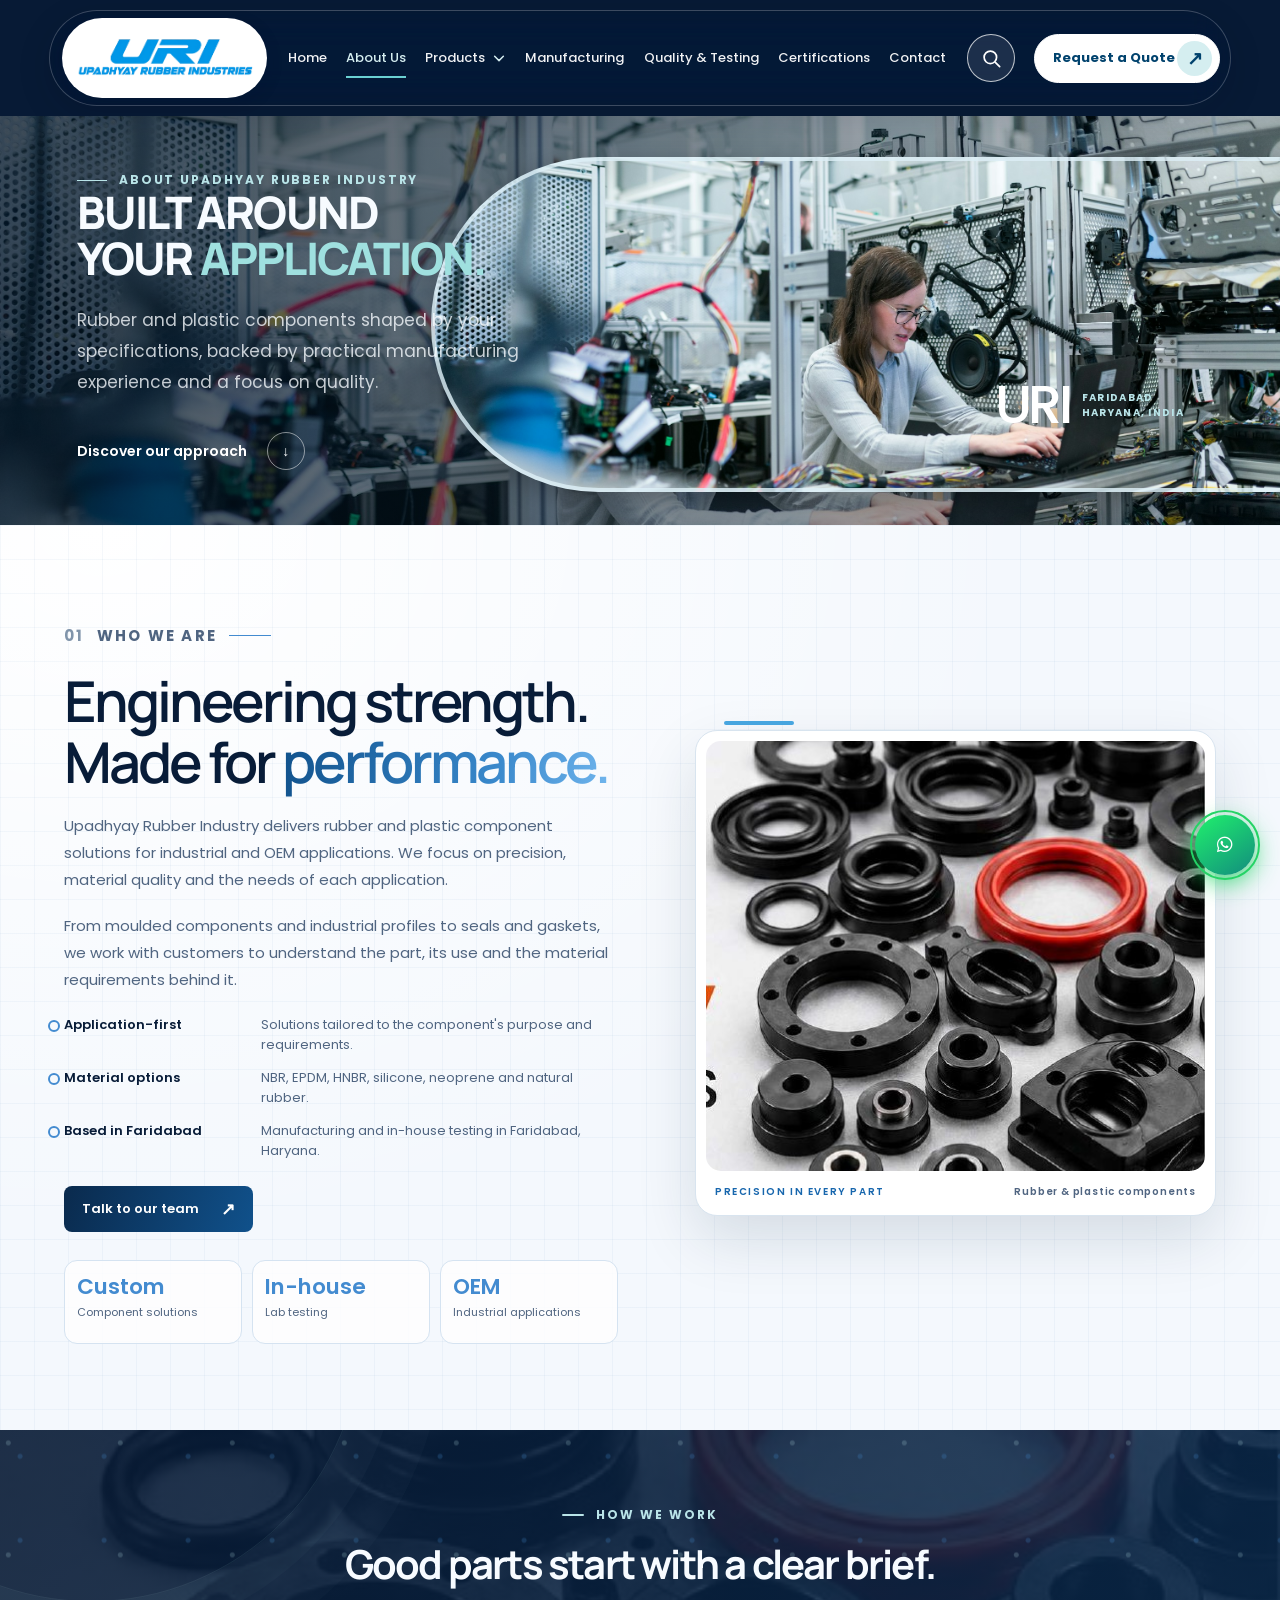
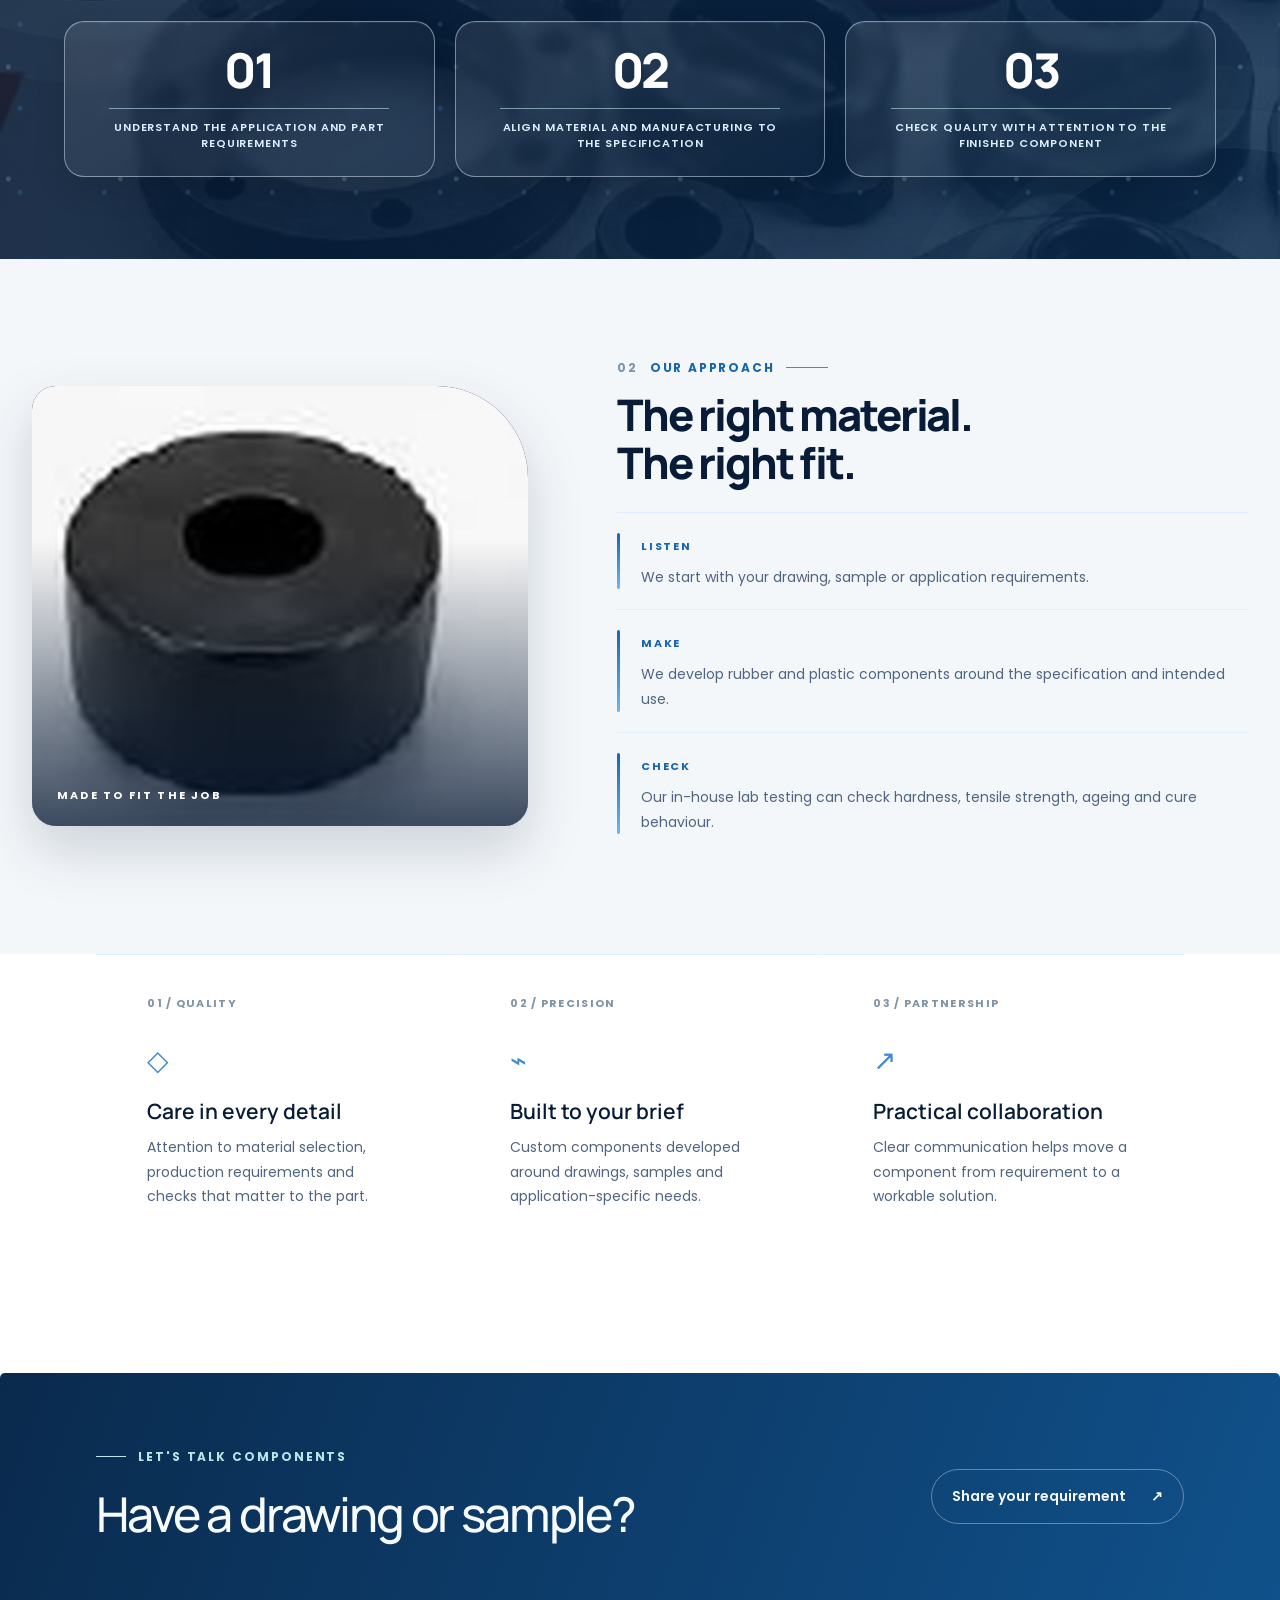
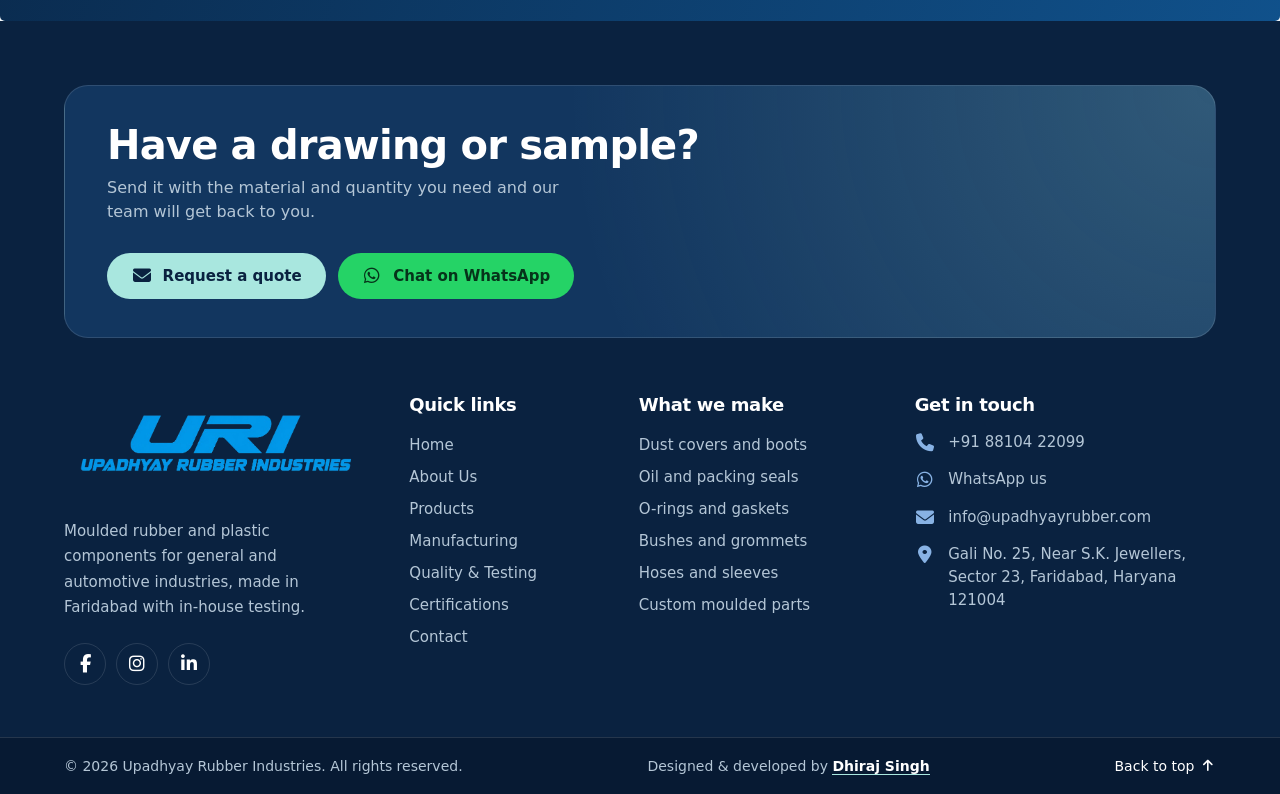
==== commit 4b5086e6: "index, about and certification page organized" ====
--- a/about.html
+++ b/about.html
@@ -27,15 +27,18 @@
     <link rel="preconnect" href="https://fonts.gstatic.com" crossorigin>
     <link href="https://fonts.googleapis.com/css2?family=Manrope:wght@400;500;600;700;800&family=Poppins:wght@400;500;600;700;800&display=swap"
         rel="stylesheet">
-        
+
     <!-- Font Awesome icons (remove this line if your site already loads Font Awesome 6) -->
     <link rel="stylesheet" href="https://cdnjs.cloudflare.com/ajax/libs/font-awesome/6.5.2/css/all.min.css">
 
     <link rel="stylesheet" href="assets/css/site.css">
+    <!-- About page layout and section styles. -->
+    <link rel="stylesheet" href="assets/css/about.css">
 </head>
 
 <body class="about-page">
- 
+
+
     <header class="header" id="header">
 
         <!-- Brand -->
@@ -46,9 +49,9 @@
         <!-- Main Navigation -->
         <nav class="nav" id="nav" aria-label="Main navigation">
 
-            <a href="#home" class="nav-link active">Home</a>
-
-            <a href="./about.html" class="nav-link">About Us</a>
+            <a href="#home" class="nav-link">Home</a>
+
+            <a href="./about.html" class="nav-link  active">About Us</a>
 
             <!-- Products Dropdown -->
             <div class="nav-products">
@@ -64,7 +67,7 @@
 
                 <div class="products-menu" id="productsMenu" aria-label="Our product range" hidden>
 
-                
+
                     <div class="products-category">
 
                         <h2>Rubber Components</h2>
@@ -72,7 +75,7 @@
                         <ul class="product-links">
 
                             <li>
-                                <a class="products-menu-card" href="#products">
+                                <a class="products-menu-card" href="./products.html">
                                     <img src="https://images.unsplash.com/photo-1581091226825-a6a2a5aee158?auto=format&fit=crop&w=240&q=80"
                                         alt="Industrial manufacturing" loading="lazy">
                                     <span>Rubber Bushes</span>
@@ -81,7 +84,7 @@
                             </li>
 
                             <li>
-                                <a class="products-menu-card" href="#products">
+                                <a class="products-menu-card" href="./products.html">
                                     <img src="https://images.unsplash.com/photo-1567789884554-0b844b597180?auto=format&fit=crop&w=240&q=80"
                                         alt="Manufacturing components" loading="lazy">
                                     <span>Moulded Components</span>
@@ -90,7 +93,7 @@
                             </li>
 
                             <li>
-                                <a class="products-menu-card" href="#products">
+                                <a class="products-menu-card" href="./products.html">
                                     <img src="https://images.unsplash.com/photo-1581092160562-40aa08e78837?auto=format&fit=crop&w=240&q=80"
                                         alt="Industrial production process" loading="lazy">
                                     <span>Extruded Profiles</span>
@@ -109,7 +112,7 @@
                         <ul class="product-links">
 
                             <li>
-                                <a class="products-menu-card" href="#products">
+                                <a class="products-menu-card" href="./products.html">
                                     <img src="https://images.unsplash.com/photo-1581092335878-2d9ff86ca2bf?auto=format&fit=crop&w=240&q=80"
                                         alt="Industrial equipment" loading="lazy">
                                     <span>O-Rings &amp; Seal Kits</span>
@@ -118,7 +121,7 @@
                             </li>
 
                             <li>
-                                <a class="products-menu-card" href="#products">
+                                <a class="products-menu-card" href="./products.html">
                                     <img src="https://images.unsplash.com/photo-1581092580497-e0d23cbdf1dc?auto=format&fit=crop&w=240&q=80"
                                         alt="Industrial quality inspection" loading="lazy">
                                     <span>Rubber Gaskets</span>
@@ -127,7 +130,7 @@
                             </li>
 
                             <li>
-                                <a class="products-menu-card" href="#products">
+                                <a class="products-menu-card" href="./products.html">
                                     <img src="https://images.unsplash.com/photo-1565043589221-1a6fd9ae45c7?auto=format&fit=crop&w=240&q=80"
                                         alt="Industrial machinery" loading="lazy">
                                     <span>Oil &amp; Packing Seals</span>
@@ -146,7 +149,7 @@
                         <ul class="product-links">
 
                             <li>
-                                <a class="products-menu-card" href="#contact">
+                                <a class="products-menu-card" href="./products.html">
                                     <img src="https://images.unsplash.com/photo-1581092160607-ee22621dd758?auto=format&fit=crop&w=240&q=80"
                                         alt="Custom industrial manufacturing" loading="lazy">
                                     <span>Custom Moulding</span>
@@ -155,7 +158,7 @@
                             </li>
 
                             <li>
-                                <a class="products-menu-card" href="#contact">
+                                <a class="products-menu-card" href="./products.html">
                                     <img src="https://images.unsplash.com/photo-1581092795360-fd1ca04f0952?auto=format&fit=crop&w=240&q=80"
                                         alt="Engineering and component development" loading="lazy">
                                     <span>Custom Components</span>
@@ -171,7 +174,7 @@
 
             </div>
 
-            <a href="#process" class="nav-link">
+            <a href="./manufacturing.html" class="nav-link">
                 Manufacturing
             </a>
 
@@ -199,7 +202,7 @@
         </button>
 
         <!-- Quote Button -->
-        <a href="./contactus.html#contact-form" class="quote-btn">
+        <a href="./contactus.html" class="quote-btn">
             <span>Request a Quote</span>
             <span class="quote-arrow">↗</span>
         </a>
@@ -474,501 +477,13 @@
         </a>
     </footer>
 
-    <style>
-        .ft {
-            --navy: #0a2240;
-            --navy2: #12365f;
-            --mint: #a9e7df;
-            --blue: #0b6aa8;
-            --mut: #b4c6d6;
-            --line: rgba(255, 255, 255, .12);
-            --wa: #25d366;
-            font-family: 'Outfit', system-ui, -apple-system, 'Segoe UI', sans-serif;
-            color: #fff;
-            background: var(--navy)
-        }
-
-        .ft * {
-            box-sizing: border-box
-        }
-
-        :where(.ft a) {
-            color: inherit;
-            text-decoration: none
-        }
-
-        .ft :focus-visible {
-            outline: 3px solid var(--mint);
-            outline-offset: 3px
-        }
-
-        .ft-wrap {
-            width: min(1200px, 90%);
-            margin-inline: auto
-        }
-
-        .ft h2,
-        .ft h3 {
-            margin: 0;
-            font-weight: 600;
-            letter-spacing: -.02em
-        }
-
-        .ic {
-            flex: none;
-            width: 1.2em;
-            font-size: 18px;
-            text-align: center
-        }
-
-        /* enquiry band */
-        .ft-top {
-            padding-top: 64px
-        }
-
-        .ft-cta {
-            display: flex;
-            flex-wrap: wrap;
-            align-items: center;
-            justify-content: space-between;
-            gap: 28px;
-            padding: 38px 42px;
-            border: 1px solid var(--line);
-            border-radius: 24px;
-            background: radial-gradient(circle at 100% 0, rgba(169, 231, 223, .2), transparent 55%), var(--navy2)
-        }
-
-        .ft-cta h2 {
-            font-size: clamp(28px, 3.4vw, 40px);
-            line-height: 1.05
-        }
-
-        .ft-cta p {
-            margin: 10px 0 0;
-            max-width: 46ch;
-            font-size: 16px;
-            line-height: 1.55;
-            color: var(--mut)
-        }
-
-        .ft-actions {
-            display: flex;
-            flex-wrap: wrap;
-            gap: 12px
-        }
-
-        .ft-btn {
-            display: inline-flex;
-            align-items: center;
-            gap: 10px;
-            padding: 14px 24px;
-            border-radius: 999px;
-            font-size: 15px;
-            font-weight: 600;
-            transition: background .2s
-        }
-
-        .ft-btn--mint {
-            background: var(--mint);
-            color: var(--navy)
-        }
-
-        .ft-btn--mint:hover {
-            background: #fff
-        }
-
-        .ft-btn--wa {
-            background: var(--wa);
-            color: #06331a
-        }
-
-        .ft-btn--wa:hover {
-            background: #4ee08a
-        }
-
-        /* columns */
-        .ft-grid {
-            display: grid;
-            grid-template-columns: 1.3fr .8fr 1fr 1.3fr;
-            gap: 44px;
-            padding-top: 56px;
-            padding-bottom: 52px
-        }
-
-        .ft-logo {
-            display: inline-flex;
-            align-items: center;
-            gap: 12px
-        }
-
-        .ft-mark {
-            display: grid;
-            place-items: center;
-            height: 46px;
-            padding: 0 14px;
-            border-radius: 14px;
-            background: #fff;
-            color: var(--blue);
-            font-size: 24px;
-            font-weight: 700;
-            font-style: italic;
-            letter-spacing: -.04em
-        }
-
-        .ft-name {
-            display: flex;
-            flex-direction: column;
-            font-size: 19px;
-            font-weight: 600;
-            line-height: 1.15
-        }
-
-        .ft-name small {
-            font-size: 13px;
-            font-weight: 400;
-            color: var(--mut)
-        }
-
-        .ft-brand p {
-            max-width: 34ch;
-            margin: 20px 0 0;
-            font-size: 15px;
-            line-height: 1.7;
-            color: var(--mut)
-        }
-
-        .ft-social {
-            display: flex;
-            gap: 10px;
-            margin-top: 22px
-        }
-
-        .ft-social a {
-            display: grid;
-            place-items: center;
-            width: 42px;
-            height: 42px;
-            border: 1px solid var(--line);
-            border-radius: 50%;
-            transition: background .2s, color .2s, border-color .2s
-        }
-
-        .ft-social a:hover {
-            border-color: var(--mint);
-            background: var(--mint);
-            color: var(--navy)
-        }
-
-        .ft h3 {
-            margin-bottom: 16px;
-            font-size: 18px
-        }
-
-        .ft-list,
-        .ft-contact {
-            margin: 0;
-            padding: 0;
-            list-style: none
-        }
-
-        .ft-list {
-            display: grid;
-            gap: 4px
-        }
-
-        .ft-list a {
-            display: inline-block;
-            padding: 5px 0;
-            font-size: 15px;
-            color: var(--mut);
-            transition: color .2s
-        }
-
-        .ft-list a:hover {
-            color: var(--mint)
-        }
-
-        .ft-contact {
-            display: grid;
-            gap: 14px
-        }
-
-        .ft-contact a {
-            display: flex;
-            align-items: flex-start;
-            gap: 12px;
-            font-size: 15px;
-            line-height: 1.55;
-            color: var(--mut);
-            overflow-wrap: anywhere;
-            transition: color .2s
-        }
-
-        .ft-contact a:hover {
-            color: #fff
-        }
-
-        .ft-contact .ic {
-            margin-top: 3px;
-            color: #98c5f9e2;
-        }
-
-        /* bottom bar */
-        .ft-bottom {
-            border-top: 1px solid var(--line);
-            background: #071a33
-        }
-
-        .ft-bar {
-            display: flex;
-            flex-wrap: wrap;
-            align-items: center;
-            justify-content: space-between;
-            gap: 12px 28px;
-            padding-top: 20px;
-            padding-bottom: 20px;
-            font-size: 14px;
-            color: var(--mut)
-        }
-
-        .ft-bar p {
-            margin: 0
-        }
-
-        .ft-dev a {
-            color: #fff;
-            font-weight: 600;
-            border-bottom: 1px solid var(--mint)
-        }
-
-        .ft-dev a:hover,
-        .ft-top-link:hover {
-            color: var(--mint)
-        }
-
-        .ft-top-link {
-            display: inline-flex;
-            align-items: center;
-            gap: 6px;
-            color: #fff;
-            font-weight: 500
-        }
-
-        .ft-top-link .ic {
-            font-size: 13px
-        }
-
-
-        /* WhatsApp Floating Button */
-        .ft-wa {
-            position: fixed;
-            right: 25px;
-            bottom: 25px;
-            z-index: 9999;
-
-            width: 60px;
-            height: 60px;
-
-            display: flex;
-            align-items: center;
-            justify-content: center;
-
-            border-radius: 50%;
-            background: linear-gradient(145deg, #20f16c, #128C7E);
-            color: #fff;
-
-            font-size: 32px;
-            text-decoration: none;
-
-            box-shadow: 0 8px 25px rgba(29, 214, 97, 0.81);
-
-            animation: waFloat 3s ease-in-out infinite;
-
-            transition:
-                transform 0.3s ease,
-                box-shadow 0.3s ease;
-        }
-
-        /* WhatsApp Icon */
-        .ft-wa .ic {
-            position: relative;
-            z-index: 2;
-            transition: transform 0.3s ease;
-        }
-
-        /* Pulsing Ring */
-        .ft-wa-pulse {
-            position: absolute;
-            inset: -5px;
-            border: 2px solid #25D366;
-            border-radius: 50%;
-            animation: waPulse 2s ease-out infinite;
-            pointer-events: none;
-        }
-
-        /* Floating Animation */
-        @keyframes waFloat {
-
-            0%,
-            100% {
-                transform: translateY(0);
-            }
-
-            50% {
-                transform: translateY(-7px);
-            }
-        }
-
-        /* Pulse Animation */
-        @keyframes waPulse {
-            0% {
-                transform: scale(0.9);
-                opacity: 0.9;
-            }
-
-            100% {
-                transform: scale(1.55);
-                opacity: 0;
-            }
-        }
-
-        /* Hover Effect */
-        .ft-wa:hover {
-            transform: translateY(-5px) scale(1.08);
-            box-shadow: 0 12px 35px rgba(37, 211, 102, 0.5);
-            animation-play-state: paused;
-        }
-
-        .ft-wa:hover .ic {
-            transform: rotate(-10deg) scale(1.12);
-        }
-
-        /* Tooltip */
-        .ft-wa-tooltip {
-            position: absolute;
-            right: 72px;
-            top: 50%;
-            transform: translate(8px, -50%);
-
-            padding: 10px 15px;
-            border-radius: 8px;
-
-            background: #369c9b;
-            color: #fff;
-
-            font-family: Arial, sans-serif;
-            font-size: 13px;
-            font-weight: 600;
-            white-space: nowrap;
-
-            opacity: 0;
-            visibility: hidden;
-
-            transition: 0.3s ease;
-        }
-
-        .ft-wa-tooltip::after {
-            content: "";
-            position: absolute;
-            right: -5px;
-            top: 50%;
-            width: 10px;
-            height: 10px;
-
-            background: #15191f;
-            transform: translateY(-50%) rotate(45deg);
-        }
-
-        .ft-wa:hover .ft-wa-tooltip {
-            opacity: 1;
-            visibility: visible;
-            transform: translate(0, -50%);
-        }
-
-        /* Mobile Responsive */
-        @media (max-width: 600px) {
-            .ft-wa {
-                width: 54px;
-                height: 54px;
-                right: 16px;
-                bottom: 18px;
-                font-size: 29px;
-            }
-
-            .ft-wa-tooltip {
-                display: none;
-            }
-        }
-
-        /* Accessibility */
-        @media (prefers-reduced-motion: reduce) {
-
-            .ft-wa,
-            .ft-wa-pulse {
-                animation: none;
-            }
-
-            .ft-wa,
-            .ft-wa .ic,
-            .ft-wa-tooltip {
-                transition: none;
-            }
-        }
-
-
-        @media(max-width:1000px) {
-            .ft-grid {
-                grid-template-columns: repeat(2, minmax(0, 1fr));
-                gap: 40px 32px
-            }
-        }
-
-        @media(max-width:600px) {
-            .ft-top {
-                padding-top: 48px
-            }
-
-            .ft-cta {
-                padding: 28px 22px
-            }
-
-            .ft-actions,
-            .ft-btn {
-                width: 100%
-            }
-
-            .ft-btn {
-                justify-content: center
-            }
-
-            .ft-grid {
-                grid-template-columns: 1fr;
-                gap: 34px;
-                padding-top: 44px;
-                padding-bottom: 40px
-            }
-
-            .ft-bar {
-                flex-direction: column;
-                align-items: flex-start;
-                padding-bottom: 84px
-            }
-        }
-
-        @media(prefers-reduced-motion:reduce) {
-            .ft * {
-                transition: none !important
-            }
-        }
-    </style>
-
-    <script>
-        document.getElementById("footer-year").textContent = new Date().getFullYear();
-    </script>
+
+
+
 
 
     <script src="assets/js/site-interactions.js"></script>
-    
+
 </body>
 
 </html>
--- a/assets/css/site.css
+++ b/assets/css/site.css
@@ -160,15 +160,7 @@
 
 
 
-.about-cta {
-    display: inline-block;
-    padding: 10px 20px;
-    background-color: #00426d;
-    color: #fff;
-    border-radius: 5px;
-    text-decoration: none;
-    transition: background-color 0.3s ease;
-}
+
 
 
 
@@ -2652,21 +2644,7 @@
     line-height: 1.5;
 }
 
-.about-intro {
-    position: relative;
-    display: grid;
-    grid-template-columns: minmax(0, 1fr) minmax(350px, .94fr);
-    align-items: center;
-    gap: clamp(44px, 6vw, 88px);
-    max-width: 1600px;
-    margin: 0 auto;
-    padding: 78px 5vw 86px;
-    background-color: #f4f8fd;
-    background-image: linear-gradient(rgba(32, 100, 164, .045) 1px, transparent 1px),
-        linear-gradient(90deg, rgba(32, 100, 164, .045) 1px, transparent 1px),
-        radial-gradient(ellipse at 8% 0%, #fff 0%, transparent 56%);
-    background-size: 34px 34px, 34px 34px, auto;
-}
+
 
 .about-section-label {
     display: flex;
@@ -2690,461 +2668,115 @@
     content: "";
 }
 
-.about-intro h2 {
-    color: var(--about-navy);
-    font-family: "Manrope", sans-serif;
-    max-width: 700px;
-    font-size: clamp(38px, 4.4vw, 62px);
-    font-weight: 600;
-    letter-spacing: -.055em;
-    line-height: 1.08;
-}
-
-.about-intro h2 span {
-    color: transparent;
-    background: linear-gradient(100deg, #10518b, #3988cb 65%, #70b5ed);
-    background-clip: text;
-    -webkit-background-clip: text;
-}
-
-.about-intro-copy>p {
-    max-width: 700px;
-    margin-top: 19px;
-    color: var(--about-muted);
-    font-size: 15px;
-    line-height: 1.8;
-}
-
-.about-intro-points {
-    display: grid;
-    gap: 13px;
-    margin: 22px 0 24px;
-    padding: 0;
-    list-style: none;
-}
-
-.about-intro-points li {
-    position: relative;
-    display: grid;
-    grid-template-columns: 185px 1fr;
-    gap: 12px;
-    align-items: baseline;
-    color: var(--about-muted);
-    font-size: 13px;
-    line-height: 1.55;
-}
-
-.about-intro-points li::before {
-    position: absolute;
-    top: 5px;
-    left: -16px;
-    width: 8px;
-    height: 8px;
-    border: 2px solid var(--about-mid-blue);
-    border-radius: 50%;
-    content: "";
-}
-
-.about-intro-points strong {
-    grid-column: 1;
-    color: var(--about-navy);
-    font-size: 13px;
-    font-weight: 600;
-}
-
-.about-intro-points span {
-    grid-column: 2;
-}
-
-.about-intro-action {
-    display: inline-flex;
-    align-items: center;
-    gap: 22px;
-    min-height: 46px;
-    padding: 0 18px;
-    border-radius: 8px;
-    background: linear-gradient(110deg, #0a2a4d, #10518b);
-    color: #fff;
-    font-size: 13px;
-    font-weight: 600;
-    transition: background .2s ease, transform .2s ease;
-}
-
-.about-intro-action:hover {
-    background: #1766ad;
-    transform: translateY(-2px);
-}
-
-.about-intro-action span {
-    font-size: 17px;
-}
-
-.about-intro-facts {
-    display: grid;
-    grid-template-columns: repeat(3, minmax(0, 1fr));
-    gap: 10px;
-    margin-top: 28px;
-}
-
-.about-intro-facts>div {
-    min-height: 84px;
-    padding: 13px 12px;
-    border: 1px solid #d5e3f1;
-    border-radius: 13px;
-    background: rgba(255, 255, 255, .8);
-}
-
-.about-intro-facts strong,
-.about-intro-facts span {
-    display: block;
-}
-
-.about-intro-facts strong {
-    color: var(--about-mid-blue);
-    font-size: clamp(16px, 1.7vw, 22px);
-    font-weight: 600;
-    line-height: 1.2;
-}
-
-.about-intro-facts span {
-    margin-top: 5px;
-    color: var(--about-muted);
-    font-size: 11px;
-    line-height: 1.45;
-}
-
-.about-intro-visual {
-    position: relative;
-    min-width: 0;
-    padding: 10px;
-    border: 1px solid #d8e4ef;
-    border-radius: 22px;
-    background: #fff;
-    box-shadow: 0 24px 60px rgba(11, 36, 64, .13);
-}
-
-.about-intro-visual::before {
-    position: absolute;
-    top: -10px;
-    left: 28px;
-    width: 70px;
-    height: 4px;
-    border-radius: 5px;
-    background: #47a5df;
-    content: "";
-}
-
-.about-intro-visual img {
-    display: block;
-    width: 100%;
-    aspect-ratio: 1.16;
-    border-radius: 15px;
-    object-fit: cover;
-    object-position: 72% center;
-}
-
-.about-intro-visual figcaption {
-    display: flex;
-    align-items: center;
-    justify-content: space-between;
-    gap: 10px;
-    padding: 13px 9px 5px;
-    color: var(--about-muted);
-    font-size: 10px;
-    font-weight: 600;
-    letter-spacing: .08em;
-}
-
-.about-intro-visual figcaption span:first-child {
-    color: var(--about-blue);
-    letter-spacing: .16em;
-}
-
-.about-reach {
-    position: relative;
-    overflow: hidden;
-    padding: 76px 5vw 82px;
-    background-color: #071a35;
-    background-image:
-        radial-gradient(circle at 12% 26%, rgba(67, 139, 208, .24) 0 2px, transparent 3px),
-        radial-gradient(circle at 86% 70%, rgba(185, 228, 232, .2) 0 2px, transparent 3px),
-        linear-gradient(115deg, rgba(7, 26, 53, .9), rgba(10, 42, 77, .86)),
-        url("../../images/site/hero.jpg");
-    background-size: 84px 84px, 112px 112px, auto, cover;
-    background-position: center, center, center, center 54%;
-    background-repeat: repeat, repeat, no-repeat, no-repeat;
-    color: #f7fbff;
-}
-
-.about-reach::before,
-.about-reach::after {
-    position: absolute;
-    width: 540px;
-    height: 540px;
-    border: 1px solid rgba(185, 228, 232, .09);
-    border-radius: 50%;
-    content: "";
-    pointer-events: none;
-}
-
-.about-reach::before {
-    top: -370px;
-    left: -180px;
-    box-shadow: 0 0 0 38px rgba(185, 228, 232, .025), 0 0 0 82px rgba(185, 228, 232, .02);
-}
-
-.about-reach::after {
-    right: -220px;
-    bottom: -430px;
-    box-shadow: 0 0 0 38px rgba(185, 228, 232, .025), 0 0 0 82px rgba(185, 228, 232, .02);
-}
-
-.about-reach-inner {
-    position: relative;
-    z-index: 1;
-    width: min(1240px, 100%);
-    margin: 0 auto;
-}
-
-.about-reach-heading {
-    margin-bottom: 30px;
-    text-align: center;
-}
-
-.about-reach-heading .about-eyebrow {
-    justify-content: center;
-    margin-bottom: 12px;
-}
-
-.about-reach-heading .about-eyebrow>span {
-    width: 22px;
-    height: 2px;
-    border-radius: 2px;
-}
-
-.about-reach-heading h2 {
-    color: #f7fbff;
-    font-family: "Manrope", sans-serif;
-    font-size: clamp(27px, 3.2vw, 40px);
-    font-weight: 700;
-    letter-spacing: -.045em;
-}
-
-.about-reach-stats {
-    display: grid;
-    grid-template-columns: repeat(3, minmax(0, 1fr));
-    gap: 20px;
-}
-
-.about-stat-card {
-    display: flex;
-    min-height: 156px;
-    flex-direction: column;
-    align-items: center;
-    justify-content: center;
-    padding: 22px;
-    border: 1px solid rgba(224, 241, 255, .48);
-    border-radius: 20px;
-    background: linear-gradient(145deg, rgba(255, 255, 255, .09), rgba(255, 255, 255, .025));
-    box-shadow: inset 0 1px 0 rgba(255, 255, 255, .07), 0 14px 30px rgba(0, 0, 0, .12);
-    text-align: center;
-    backdrop-filter: blur(5px);
-}
-
-.about-stat-card strong {
-    color: #fff;
-    font-family: "Manrope", sans-serif;
-    font-size: clamp(34px, 4vw, 48px);
-    font-weight: 800;
-    letter-spacing: -.045em;
-    line-height: 1;
-}
-
-.about-stat-card span {
-    max-width: 280px;
-    margin-top: 14px;
-    padding-top: 10px;
-    border-top: 1px solid rgba(185, 228, 232, .6);
-    color: #dceeff;
-    font-size: 11px;
-    font-weight: 600;
-    letter-spacing: .08em;
-    line-height: 1.5;
-    text-transform: uppercase;
-}
-
-.about-purpose {
-    display: grid;
-    grid-template-columns: minmax(300px, .88fr) minmax(0, 1.12fr);
-    align-items: center;
-    gap: clamp(44px, 7vw, 100px);
-    width: min(1240px, calc(100% - 64px));
-    margin: 0 auto;
-    padding: 100px 0;
-}
-
-.about-purpose-visual {
-    position: relative;
-    min-height: 440px;
-    overflow: hidden;
-    border-radius: 24px 92px 24px 24px;
-    background: #0a2a4d;
-    box-shadow: 0 24px 55px rgba(8, 28, 56, .17);
-}
-
-.about-purpose-visual::after {
-    position: absolute;
-    inset: 35% 0 0;
-    background: linear-gradient(0deg, rgba(7, 26, 53, .78), transparent);
-    content: "";
-}
-
-.about-purpose-visual img {
-    display: block;
-    width: 100%;
-    height: 100%;
-    min-height: 440px;
-    object-fit: cover;
-    object-position: 70% center;
-}
-
-.about-purpose-visual figcaption {
-    position: absolute;
-    z-index: 1;
-    right: 25px;
-    bottom: 22px;
-    left: 25px;
-    color: #fff;
-    font-size: 11px;
-    font-weight: 700;
-    letter-spacing: .2em;
-}
-
-.about-purpose-copy .about-section-label {
-    margin-bottom: 14px;
-}
-
-.about-purpose-copy h2 {
-    margin-bottom: 24px;
-    color: var(--about-navy);
-    font-family: "Manrope", sans-serif;
-    font-size: clamp(30px, 3.4vw, 44px);
-    font-weight: 800;
-    letter-spacing: -.05em;
-    line-height: 1.12;
-}
-
-.about-purpose-card {
-    position: relative;
-    padding: 19px 20px 19px 24px;
-    border-top: 1px solid #dceeff;
-}
-
-.about-purpose-card::before {
-    position: absolute;
-    top: 20px;
-    bottom: 20px;
-    left: 0;
-    width: 3px;
-    border-radius: 3px;
-    background: linear-gradient(#1766ad, #70b5ed);
-    content: "";
-}
-
-.about-purpose-card>span {
-    color: var(--about-blue);
-    font-size: 11px;
-    font-weight: 700;
-    letter-spacing: .16em;
-}
-
-.about-purpose-card p {
-    margin-top: 8px;
-    color: var(--about-muted);
-    font-size: 14px;
-    line-height: 1.8;
-}
-
-.about-values {
-    display: grid;
-    grid-template-columns: repeat(3, 1fr);
-    gap: 1px;
-    padding: 0 7.5vw 130px;
-    background: #fff;
-}
-
-.about-value-card {
-    position: relative;
-    min-height: 270px;
-    padding: 34px clamp(22px, 4vw, 56px);
-    border-top: 1px solid #dceeff;
-    background: #fff;
-}
-
-.about-value-number {
-    color: #8194a5;
-    font-size: 11px;
-    font-weight: 700;
-    letter-spacing: .12em;
-}
-
-.about-value-mark {
-    display: block;
-    margin-top: 26px;
-    color: var(--about-mid-blue);
-    font-size: 28px;
-}
-
-.about-value-card h2 {
-    margin-top: 15px;
-    color: var(--about-navy);
-    font-family: "Manrope", sans-serif;
-    font-size: 21px;
-    font-weight: 600;
-}
-
-.about-value-card p {
-    max-width: 320px;
-    margin-top: 10px;
-    color: var(--about-muted);
-    font-size: 14px;
-    line-height: 1.75;
-}
-
-.about-cta {
-    display: flex;
-    align-items: center;
-    justify-content: space-between;
-    gap: 35px;
-    padding: 75px max(7.5vw, calc((100vw - 1400px) / 2));
-    background: linear-gradient(110deg, #0a2a4d, #10518b);
-    color: #f7fbff;
-}
-
-.about-cta h2 {
-    margin-top: 15px;
-    font-family: "Manrope", sans-serif;
-    font-size: clamp(28px, 4vw, 48px);
-    font-weight: 500;
-    letter-spacing: -.045em;
-}
-
-.about-cta>a {
-    display: inline-flex;
-    flex: 0 0 auto;
-    align-items: center;
-    gap: 25px;
-    padding: 16px 20px;
-    border: 1px solid rgba(255, 255, 255, .35);
-    border-radius: 40px;
-    font-size: 14px;
-    font-weight: 600;
-}
-
-.about-cta>a:hover {
-    border-color: #70b5ed;
-    background: rgba(112, 181, 237, .12);
-}
+
+
+
+
+
+
+
+
+
+
+
+
+
+
+
+
+
+
+
+
+
+
+
+
+
+
+
+
+
+
+
+
+
+
+
+
+
+
+
+
+
+
+
+
+
+
+
+
+
+
+
+
+
+
+
+
+
+
+
+
+
+
+
+
+
+
+
+
+
+
+
+
+
+
+
+
+
+
+
+
+
+
+
+
+
+
+
+
+
+
+
+
+
+
+
+
+
+
+
+
+
+
+
+
+
+
+
+
+
 
 .about-footer {
     padding: 38px 7.5vw 24px;
@@ -3372,92 +3004,41 @@
         margin-top: 18px;
     }
 
-    .about-intro {
-        grid-template-columns: 1fr;
-        gap: 30px;
-        padding: 62px 7vw 72px;
-    }
-
-    .about-intro-points li {
-        grid-template-columns: 145px 1fr;
-        gap: 8px;
-        font-size: 12px;
-    }
-
-    .about-intro-points strong {
-        font-size: 12px;
-    }
-
-    .about-intro-facts {
-        gap: 7px;
-    }
-
-    .about-intro-facts>div {
-        min-height: 80px;
-        padding: 11px 9px;
-    }
-
-    .about-intro-facts span {
-        font-size: 10px;
-    }
-
-    .about-reach {
-        padding: 58px 7vw 64px;
-    }
-
-    .about-reach-heading {
-        margin-bottom: 22px;
-    }
-
-    .about-reach-stats {
-        grid-template-columns: 1fr;
-        gap: 12px;
-    }
-
-    .about-stat-card {
-        min-height: 126px;
-    }
-
-    .about-stat-card span {
-        margin-top: 10px;
-    }
-
-    .about-purpose {
-        grid-template-columns: 1fr;
-        gap: 34px;
-        width: calc(100% - 14vw);
-        padding: 68px 0;
-    }
-
-    .about-purpose-visual,
-    .about-purpose-visual img {
-        min-height: 300px;
-    }
-
-    .about-purpose-visual {
-        border-top-right-radius: 70px;
-    }
-
-    .about-intro-visual {
-        width: min(100%, 560px);
-        margin: 4px auto 0;
-    }
-
-    .about-values {
-        grid-template-columns: 1fr;
-        padding: 0 7vw 85px;
-    }
-
-    .about-value-card {
-        min-height: 230px;
-        padding: 28px 8px;
-    }
-
-    .about-cta {
-        align-items: flex-start;
-        flex-direction: column;
-        padding: 60px 7vw;
-    }
+
+
+
+
+
+
+
+
+
+
+
+
+
+
+
+
+
+
+
+
+
+
+
+
+
+
+
+
+
+
+
+
+
+
+
 
     .about-footer {
         padding: 34px 7vw 22px;
@@ -7306,4 +6887,491 @@
         font-size: 13px;
         overflow-wrap: anywhere;
     }
-}+}
+
+/* Shared footer styles used across the site. */
+.ft {
+            --navy: #0a2240;
+            --navy2: #12365f;
+            --mint: #a9e7df;
+            --blue: #0b6aa8;
+            --mut: #b4c6d6;
+            --line: rgba(255, 255, 255, .12);
+            --wa: #25d366;
+            font-family: 'Outfit', system-ui, -apple-system, 'Segoe UI', sans-serif;
+            color: #fff;
+            background: var(--navy)
+        }
+
+        .ft * {
+            box-sizing: border-box
+        }
+
+        :where(.ft a) {
+            color: inherit;
+            text-decoration: none
+        }
+
+        .ft :focus-visible {
+            outline: 3px solid var(--mint);
+            outline-offset: 3px
+        }
+
+        .ft-wrap {
+            width: min(1200px, 90%);
+            margin-inline: auto
+        }
+
+        .ft h2,
+        .ft h3 {
+            margin: 0;
+            font-weight: 600;
+            letter-spacing: -.02em
+        }
+
+        .ic {
+            flex: none;
+            width: 1.2em;
+            font-size: 18px;
+            text-align: center
+        }
+
+        /* enquiry band */
+        .ft-top {
+            padding-top: 64px
+        }
+
+        .ft-cta {
+            display: flex;
+            flex-wrap: wrap;
+            align-items: center;
+            justify-content: space-between;
+            gap: 28px;
+            padding: 38px 42px;
+            border: 1px solid var(--line);
+            border-radius: 24px;
+            background: radial-gradient(circle at 100% 0, rgba(169, 231, 223, .2), transparent 55%), var(--navy2)
+        }
+
+        .ft-cta h2 {
+            font-size: clamp(28px, 3.4vw, 40px);
+            line-height: 1.05
+        }
+
+        .ft-cta p {
+            margin: 10px 0 0;
+            max-width: 46ch;
+            font-size: 16px;
+            line-height: 1.55;
+            color: var(--mut)
+        }
+
+        .ft-actions {
+            display: flex;
+            flex-wrap: wrap;
+            gap: 12px
+        }
+
+        .ft-btn {
+            display: inline-flex;
+            align-items: center;
+            gap: 10px;
+            padding: 14px 24px;
+            border-radius: 999px;
+            font-size: 15px;
+            font-weight: 600;
+            transition: background .2s
+        }
+
+        .ft-btn--mint {
+            background: var(--mint);
+            color: var(--navy)
+        }
+
+        .ft-btn--mint:hover {
+            background: #fff
+        }
+
+        .ft-btn--wa {
+            background: var(--wa);
+            color: #06331a
+        }
+
+        .ft-btn--wa:hover {
+            background: #4ee08a
+        }
+
+        /* columns */
+        .ft-grid {
+            display: grid;
+            grid-template-columns: 1.3fr .8fr 1fr 1.3fr;
+            gap: 44px;
+            padding-top: 56px;
+            padding-bottom: 52px
+        }
+
+        .ft-logo {
+            display: inline-flex;
+            align-items: center;
+            gap: 12px
+        }
+
+        .ft-mark {
+            display: grid;
+            place-items: center;
+            height: 46px;
+            padding: 0 14px;
+            border-radius: 14px;
+            background: #fff;
+            color: var(--blue);
+            font-size: 24px;
+            font-weight: 700;
+            font-style: italic;
+            letter-spacing: -.04em
+        }
+
+        .ft-name {
+            display: flex;
+            flex-direction: column;
+            font-size: 19px;
+            font-weight: 600;
+            line-height: 1.15
+        }
+
+        .ft-name small {
+            font-size: 13px;
+            font-weight: 400;
+            color: var(--mut)
+        }
+
+        .ft-brand p {
+            max-width: 34ch;
+            margin: 20px 0 0;
+            font-size: 15px;
+            line-height: 1.7;
+            color: var(--mut)
+        }
+
+        .ft-social {
+            display: flex;
+            gap: 10px;
+            margin-top: 22px
+        }
+
+        .ft-social a {
+            display: grid;
+            place-items: center;
+            width: 42px;
+            height: 42px;
+            border: 1px solid var(--line);
+            border-radius: 50%;
+            transition: background .2s, color .2s, border-color .2s
+        }
+
+        .ft-social a:hover {
+            border-color: var(--mint);
+            background: var(--mint);
+            color: var(--navy)
+        }
+
+        .ft h3 {
+            margin-bottom: 16px;
+            font-size: 18px
+        }
+
+        .ft-list,
+        .ft-contact {
+            margin: 0;
+            padding: 0;
+            list-style: none
+        }
+
+        .ft-list {
+            display: grid;
+            gap: 4px
+        }
+
+        .ft-list a {
+            display: inline-block;
+            padding: 5px 0;
+            font-size: 15px;
+            color: var(--mut);
+            transition: color .2s
+        }
+
+        .ft-list a:hover {
+            color: var(--mint)
+        }
+
+        .ft-contact {
+            display: grid;
+            gap: 14px
+        }
+
+        .ft-contact a {
+            display: flex;
+            align-items: flex-start;
+            gap: 12px;
+            font-size: 15px;
+            line-height: 1.55;
+            color: var(--mut);
+            overflow-wrap: anywhere;
+            transition: color .2s
+        }
+
+        .ft-contact a:hover {
+            color: #fff
+        }
+
+        .ft-contact .ic {
+            margin-top: 3px;
+            color: #98c5f9e2;
+        }
+
+        /* bottom bar */
+        .ft-bottom {
+            border-top: 1px solid var(--line);
+            background: #071a33
+        }
+
+        .ft-bar {
+            display: flex;
+            flex-wrap: wrap;
+            align-items: center;
+            justify-content: space-between;
+            gap: 12px 28px;
+            padding-top: 20px;
+            padding-bottom: 20px;
+            font-size: 14px;
+            color: var(--mut)
+        }
+
+        .ft-bar p {
+            margin: 0
+        }
+
+        .ft-dev a {
+            color: #fff;
+            font-weight: 600;
+            border-bottom: 1px solid var(--mint)
+        }
+
+        .ft-dev a:hover,
+        .ft-top-link:hover {
+            color: var(--mint)
+        }
+
+        .ft-top-link {
+            display: inline-flex;
+            align-items: center;
+            gap: 6px;
+            color: #fff;
+            font-weight: 500
+        }
+
+        .ft-top-link .ic {
+            font-size: 13px
+        }
+
+
+        /* WhatsApp Floating Button */
+        .ft-wa {
+            position: fixed;
+            right: 25px;
+            bottom: 25px;
+            z-index: 9999;
+
+            width: 60px;
+            height: 60px;
+
+            display: flex;
+            align-items: center;
+            justify-content: center;
+
+            border-radius: 50%;
+            background: linear-gradient(145deg, #20f16c, #128C7E);
+            color: #fff;
+
+            font-size: 32px;
+            text-decoration: none;
+
+            box-shadow: 0 8px 25px rgba(29, 214, 97, 0.81);
+
+            animation: waFloat 3s ease-in-out infinite;
+
+            transition:
+                transform 0.3s ease,
+                box-shadow 0.3s ease;
+        }
+
+        /* WhatsApp Icon */
+        .ft-wa .ic {
+            position: relative;
+            z-index: 2;
+            transition: transform 0.3s ease;
+        }
+
+        /* Pulsing Ring */
+        .ft-wa-pulse {
+            position: absolute;
+            inset: -5px;
+            border: 2px solid #25D366;
+            border-radius: 50%;
+            animation: waPulse 2s ease-out infinite;
+            pointer-events: none;
+        }
+
+        /* Floating Animation */
+        @keyframes waFloat {
+
+            0%,
+            100% {
+                transform: translateY(0);
+            }
+
+            50% {
+                transform: translateY(-7px);
+            }
+        }
+
+        /* Pulse Animation */
+        @keyframes waPulse {
+            0% {
+                transform: scale(0.9);
+                opacity: 0.9;
+            }
+
+            100% {
+                transform: scale(1.55);
+                opacity: 0;
+            }
+        }
+
+        /* Hover Effect */
+        .ft-wa:hover {
+            transform: translateY(-5px) scale(1.08);
+            box-shadow: 0 12px 35px rgba(37, 211, 102, 0.5);
+            animation-play-state: paused;
+        }
+
+        .ft-wa:hover .ic {
+            transform: rotate(-10deg) scale(1.12);
+        }
+
+        /* Tooltip */
+        .ft-wa-tooltip {
+            position: absolute;
+            right: 72px;
+            top: 50%;
+            transform: translate(8px, -50%);
+
+            padding: 10px 15px;
+            border-radius: 8px;
+
+            background: #369c9b;
+            color: #fff;
+
+            font-family: Arial, sans-serif;
+            font-size: 13px;
+            font-weight: 600;
+            white-space: nowrap;
+
+            opacity: 0;
+            visibility: hidden;
+
+            transition: 0.3s ease;
+        }
+
+        .ft-wa-tooltip::after {
+            content: "";
+            position: absolute;
+            right: -5px;
+            top: 50%;
+            width: 10px;
+            height: 10px;
+
+            background: #15191f;
+            transform: translateY(-50%) rotate(45deg);
+        }
+
+        .ft-wa:hover .ft-wa-tooltip {
+            opacity: 1;
+            visibility: visible;
+            transform: translate(0, -50%);
+        }
+
+        /* Mobile Responsive */
+        @media (max-width: 600px) {
+            .ft-wa {
+                width: 54px;
+                height: 54px;
+                right: 16px;
+                bottom: 18px;
+                font-size: 29px;
+            }
+
+            .ft-wa-tooltip {
+                display: none;
+            }
+        }
+
+        /* Accessibility */
+        @media (prefers-reduced-motion: reduce) {
+
+            .ft-wa,
+            .ft-wa-pulse {
+                animation: none;
+            }
+
+            .ft-wa,
+            .ft-wa .ic,
+            .ft-wa-tooltip {
+                transition: none;
+            }
+        }
+
+
+        @media(max-width:1000px) {
+            .ft-grid {
+                grid-template-columns: repeat(2, minmax(0, 1fr));
+                gap: 40px 32px
+            }
+        }
+
+        @media(max-width:600px) {
+            .ft-top {
+                padding-top: 48px
+            }
+
+            .ft-cta {
+                padding: 28px 22px
+            }
+
+            .ft-actions,
+            .ft-btn {
+                width: 100%
+            }
+
+            .ft-btn {
+                justify-content: center
+            }
+
+            .ft-grid {
+                grid-template-columns: 1fr;
+                gap: 34px;
+                padding-top: 44px;
+                padding-bottom: 40px
+            }
+
+            .ft-bar {
+                flex-direction: column;
+                align-items: flex-start;
+                padding-bottom: 84px
+            }
+        }
+
+        @media(prefers-reduced-motion:reduce) {
+            .ft * {
+                transition: none !important
+            }
+        }
--- a/assets/css/about.css
+++ b/assets/css/about.css
@@ -0,0 +1,606 @@
+/* About page content styles. */
+
+.about-cta {
+    display: inline-block;
+    padding: 10px 20px;
+    background-color: #00426d;
+    color: #fff;
+    border-radius: 5px;
+    text-decoration: none;
+    transition: background-color 0.3s ease;
+}
+
+.about-intro {
+    position: relative;
+    display: grid;
+    grid-template-columns: minmax(0, 1fr) minmax(350px, .94fr);
+    align-items: center;
+    gap: clamp(44px, 6vw, 88px);
+    max-width: 1600px;
+    margin: 0 auto;
+    padding: 78px 5vw 86px;
+    background-color: #f4f8fd;
+    background-image: linear-gradient(rgba(32, 100, 164, .045) 1px, transparent 1px),
+        linear-gradient(90deg, rgba(32, 100, 164, .045) 1px, transparent 1px),
+        radial-gradient(ellipse at 8% 0%, #fff 0%, transparent 56%);
+    background-size: 34px 34px, 34px 34px, auto;
+}
+
+.about-intro h2 {
+    color: var(--about-navy);
+    font-family: "Manrope", sans-serif;
+    max-width: 700px;
+    font-size: clamp(38px, 4.4vw, 62px);
+    font-weight: 600;
+    letter-spacing: -.055em;
+    line-height: 1.08;
+}
+
+.about-intro h2 span {
+    color: transparent;
+    background: linear-gradient(100deg, #10518b, #3988cb 65%, #70b5ed);
+    background-clip: text;
+    -webkit-background-clip: text;
+}
+
+.about-intro-copy>p {
+    max-width: 700px;
+    margin-top: 19px;
+    color: var(--about-muted);
+    font-size: 15px;
+    line-height: 1.8;
+}
+
+.about-intro-points {
+    display: grid;
+    gap: 13px;
+    margin: 22px 0 24px;
+    padding: 0;
+    list-style: none;
+}
+
+.about-intro-points li {
+    position: relative;
+    display: grid;
+    grid-template-columns: 185px 1fr;
+    gap: 12px;
+    align-items: baseline;
+    color: var(--about-muted);
+    font-size: 13px;
+    line-height: 1.55;
+}
+
+.about-intro-points li::before {
+    position: absolute;
+    top: 5px;
+    left: -16px;
+    width: 8px;
+    height: 8px;
+    border: 2px solid var(--about-mid-blue);
+    border-radius: 50%;
+    content: "";
+}
+
+.about-intro-points strong {
+    grid-column: 1;
+    color: var(--about-navy);
+    font-size: 13px;
+    font-weight: 600;
+}
+
+.about-intro-points span {
+    grid-column: 2;
+}
+
+.about-intro-action {
+    display: inline-flex;
+    align-items: center;
+    gap: 22px;
+    min-height: 46px;
+    padding: 0 18px;
+    border-radius: 8px;
+    background: linear-gradient(110deg, #0a2a4d, #10518b);
+    color: #fff;
+    font-size: 13px;
+    font-weight: 600;
+    transition: background .2s ease, transform .2s ease;
+}
+
+.about-intro-action:hover {
+    background: #1766ad;
+    transform: translateY(-2px);
+}
+
+.about-intro-action span {
+    font-size: 17px;
+}
+
+.about-intro-facts {
+    display: grid;
+    grid-template-columns: repeat(3, minmax(0, 1fr));
+    gap: 10px;
+    margin-top: 28px;
+}
+
+.about-intro-facts>div {
+    min-height: 84px;
+    padding: 13px 12px;
+    border: 1px solid #d5e3f1;
+    border-radius: 13px;
+    background: rgba(255, 255, 255, .8);
+}
+
+.about-intro-facts strong,
+.about-intro-facts span {
+    display: block;
+}
+
+.about-intro-facts strong {
+    color: var(--about-mid-blue);
+    font-size: clamp(16px, 1.7vw, 22px);
+    font-weight: 600;
+    line-height: 1.2;
+}
+
+.about-intro-facts span {
+    margin-top: 5px;
+    color: var(--about-muted);
+    font-size: 11px;
+    line-height: 1.45;
+}
+
+.about-intro-visual {
+    position: relative;
+    min-width: 0;
+    padding: 10px;
+    border: 1px solid #d8e4ef;
+    border-radius: 22px;
+    background: #fff;
+    box-shadow: 0 24px 60px rgba(11, 36, 64, .13);
+}
+
+.about-intro-visual::before {
+    position: absolute;
+    top: -10px;
+    left: 28px;
+    width: 70px;
+    height: 4px;
+    border-radius: 5px;
+    background: #47a5df;
+    content: "";
+}
+
+.about-intro-visual img {
+    display: block;
+    width: 100%;
+    aspect-ratio: 1.16;
+    border-radius: 15px;
+    object-fit: cover;
+    object-position: 72% center;
+}
+
+.about-intro-visual figcaption {
+    display: flex;
+    align-items: center;
+    justify-content: space-between;
+    gap: 10px;
+    padding: 13px 9px 5px;
+    color: var(--about-muted);
+    font-size: 10px;
+    font-weight: 600;
+    letter-spacing: .08em;
+}
+
+.about-intro-visual figcaption span:first-child {
+    color: var(--about-blue);
+    letter-spacing: .16em;
+}
+
+.about-reach {
+    position: relative;
+    overflow: hidden;
+    padding: 76px 5vw 82px;
+    background-color: #071a35;
+    background-image:
+        radial-gradient(circle at 12% 26%, rgba(67, 139, 208, .24) 0 2px, transparent 3px),
+        radial-gradient(circle at 86% 70%, rgba(185, 228, 232, .2) 0 2px, transparent 3px),
+        linear-gradient(115deg, rgba(7, 26, 53, .9), rgba(10, 42, 77, .86)),
+        url("../../images/site/hero.jpg");
+    background-size: 84px 84px, 112px 112px, auto, cover;
+    background-position: center, center, center, center 54%;
+    background-repeat: repeat, repeat, no-repeat, no-repeat;
+    color: #f7fbff;
+}
+
+.about-reach::before,
+.about-reach::after {
+    position: absolute;
+    width: 540px;
+    height: 540px;
+    border: 1px solid rgba(185, 228, 232, .09);
+    border-radius: 50%;
+    content: "";
+    pointer-events: none;
+}
+
+.about-reach::before {
+    top: -370px;
+    left: -180px;
+    box-shadow: 0 0 0 38px rgba(185, 228, 232, .025), 0 0 0 82px rgba(185, 228, 232, .02);
+}
+
+.about-reach::after {
+    right: -220px;
+    bottom: -430px;
+    box-shadow: 0 0 0 38px rgba(185, 228, 232, .025), 0 0 0 82px rgba(185, 228, 232, .02);
+}
+
+.about-reach-inner {
+    position: relative;
+    z-index: 1;
+    width: min(1240px, 100%);
+    margin: 0 auto;
+}
+
+.about-reach-heading {
+    margin-bottom: 30px;
+    text-align: center;
+}
+
+.about-reach-heading .about-eyebrow {
+    justify-content: center;
+    margin-bottom: 12px;
+}
+
+.about-reach-heading .about-eyebrow>span {
+    width: 22px;
+    height: 2px;
+    border-radius: 2px;
+}
+
+.about-reach-heading h2 {
+    color: #f7fbff;
+    font-family: "Manrope", sans-serif;
+    font-size: clamp(27px, 3.2vw, 40px);
+    font-weight: 700;
+    letter-spacing: -.045em;
+}
+
+.about-reach-stats {
+    display: grid;
+    grid-template-columns: repeat(3, minmax(0, 1fr));
+    gap: 20px;
+}
+
+.about-stat-card {
+    display: flex;
+    min-height: 156px;
+    flex-direction: column;
+    align-items: center;
+    justify-content: center;
+    padding: 22px;
+    border: 1px solid rgba(224, 241, 255, .48);
+    border-radius: 20px;
+    background: linear-gradient(145deg, rgba(255, 255, 255, .09), rgba(255, 255, 255, .025));
+    box-shadow: inset 0 1px 0 rgba(255, 255, 255, .07), 0 14px 30px rgba(0, 0, 0, .12);
+    text-align: center;
+    backdrop-filter: blur(5px);
+}
+
+.about-stat-card strong {
+    color: #fff;
+    font-family: "Manrope", sans-serif;
+    font-size: clamp(34px, 4vw, 48px);
+    font-weight: 800;
+    letter-spacing: -.045em;
+    line-height: 1;
+}
+
+.about-stat-card span {
+    max-width: 280px;
+    margin-top: 14px;
+    padding-top: 10px;
+    border-top: 1px solid rgba(185, 228, 232, .6);
+    color: #dceeff;
+    font-size: 11px;
+    font-weight: 600;
+    letter-spacing: .08em;
+    line-height: 1.5;
+    text-transform: uppercase;
+}
+
+.about-purpose {
+    display: grid;
+    grid-template-columns: minmax(300px, .88fr) minmax(0, 1.12fr);
+    align-items: center;
+    gap: clamp(44px, 7vw, 100px);
+    width: min(1240px, calc(100% - 64px));
+    margin: 0 auto;
+    padding: 100px 0;
+}
+
+.about-purpose-visual {
+    position: relative;
+    min-height: 440px;
+    overflow: hidden;
+    border-radius: 24px 92px 24px 24px;
+    background: #0a2a4d;
+    box-shadow: 0 24px 55px rgba(8, 28, 56, .17);
+}
+
+.about-purpose-visual::after {
+    position: absolute;
+    inset: 35% 0 0;
+    background: linear-gradient(0deg, rgba(7, 26, 53, .78), transparent);
+    content: "";
+}
+
+.about-purpose-visual img {
+    display: block;
+    width: 100%;
+    height: 100%;
+    min-height: 440px;
+    object-fit: cover;
+    object-position: 70% center;
+}
+
+.about-purpose-visual figcaption {
+    position: absolute;
+    z-index: 1;
+    right: 25px;
+    bottom: 22px;
+    left: 25px;
+    color: #fff;
+    font-size: 11px;
+    font-weight: 700;
+    letter-spacing: .2em;
+}
+
+.about-purpose-copy .about-section-label {
+    margin-bottom: 14px;
+}
+
+.about-purpose-copy h2 {
+    margin-bottom: 24px;
+    color: var(--about-navy);
+    font-family: "Manrope", sans-serif;
+    font-size: clamp(30px, 3.4vw, 44px);
+    font-weight: 800;
+    letter-spacing: -.05em;
+    line-height: 1.12;
+}
+
+.about-purpose-card {
+    position: relative;
+    padding: 19px 20px 19px 24px;
+    border-top: 1px solid #dceeff;
+}
+
+.about-purpose-card::before {
+    position: absolute;
+    top: 20px;
+    bottom: 20px;
+    left: 0;
+    width: 3px;
+    border-radius: 3px;
+    background: linear-gradient(#1766ad, #70b5ed);
+    content: "";
+}
+
+.about-purpose-card>span {
+    color: var(--about-blue);
+    font-size: 11px;
+    font-weight: 700;
+    letter-spacing: .16em;
+}
+
+.about-purpose-card p {
+    margin-top: 8px;
+    color: var(--about-muted);
+    font-size: 14px;
+    line-height: 1.8;
+}
+
+.about-values {
+    display: grid;
+    grid-template-columns: repeat(3, 1fr);
+    gap: 1px;
+    padding: 0 7.5vw 130px;
+    background: #fff;
+}
+
+.about-value-card {
+    position: relative;
+    min-height: 270px;
+    padding: 34px clamp(22px, 4vw, 56px);
+    border-top: 1px solid #dceeff;
+    background: #fff;
+}
+
+.about-value-number {
+    color: #8194a5;
+    font-size: 11px;
+    font-weight: 700;
+    letter-spacing: .12em;
+}
+
+.about-value-mark {
+    display: block;
+    margin-top: 26px;
+    color: var(--about-mid-blue);
+    font-size: 28px;
+}
+
+.about-value-card h2 {
+    margin-top: 15px;
+    color: var(--about-navy);
+    font-family: "Manrope", sans-serif;
+    font-size: 21px;
+    font-weight: 600;
+}
+
+.about-value-card p {
+    max-width: 320px;
+    margin-top: 10px;
+    color: var(--about-muted);
+    font-size: 14px;
+    line-height: 1.75;
+}
+
+.about-cta {
+    display: flex;
+    align-items: center;
+    justify-content: space-between;
+    gap: 35px;
+    padding: 75px max(7.5vw, calc((100vw - 1400px) / 2));
+    background: linear-gradient(110deg, #0a2a4d, #10518b);
+    color: #f7fbff;
+}
+
+.about-cta h2 {
+    margin-top: 15px;
+    font-family: "Manrope", sans-serif;
+    font-size: clamp(28px, 4vw, 48px);
+    font-weight: 500;
+    letter-spacing: -.045em;
+}
+
+.about-cta>a {
+    display: inline-flex;
+    flex: 0 0 auto;
+    align-items: center;
+    gap: 25px;
+    padding: 16px 20px;
+    border: 1px solid rgba(255, 255, 255, .35);
+    border-radius: 40px;
+    font-size: 14px;
+    font-weight: 600;
+}
+
+.about-cta>a:hover {
+    border-color: #70b5ed;
+    background: rgba(112, 181, 237, .12);
+}
+
+@media (max-width: 760px) {
+.about-intro {
+        grid-template-columns: 1fr;
+        gap: 30px;
+        padding: 62px 7vw 72px;
+    }
+}
+
+@media (max-width: 760px) {
+.about-intro-points li {
+        grid-template-columns: 145px 1fr;
+        gap: 8px;
+        font-size: 12px;
+    }
+}
+
+@media (max-width: 760px) {
+.about-intro-points strong {
+        font-size: 12px;
+    }
+}
+
+@media (max-width: 760px) {
+.about-intro-facts {
+        gap: 7px;
+    }
+}
+
+@media (max-width: 760px) {
+.about-intro-facts>div {
+        min-height: 80px;
+        padding: 11px 9px;
+    }
+}
+
+@media (max-width: 760px) {
+.about-intro-facts span {
+        font-size: 10px;
+    }
+}
+
+@media (max-width: 760px) {
+.about-reach {
+        padding: 58px 7vw 64px;
+    }
+}
+
+@media (max-width: 760px) {
+.about-reach-heading {
+        margin-bottom: 22px;
+    }
+}
+
+@media (max-width: 760px) {
+.about-reach-stats {
+        grid-template-columns: 1fr;
+        gap: 12px;
+    }
+}
+
+@media (max-width: 760px) {
+.about-stat-card {
+        min-height: 126px;
+    }
+}
+
+@media (max-width: 760px) {
+.about-stat-card span {
+        margin-top: 10px;
+    }
+}
+
+@media (max-width: 760px) {
+.about-purpose {
+        grid-template-columns: 1fr;
+        gap: 34px;
+        width: calc(100% - 14vw);
+        padding: 68px 0;
+    }
+}
+
+@media (max-width: 760px) {
+.about-purpose-visual,
+    .about-purpose-visual img {
+        min-height: 300px;
+    }
+}
+
+@media (max-width: 760px) {
+.about-purpose-visual {
+        border-top-right-radius: 70px;
+    }
+}
+
+@media (max-width: 760px) {
+.about-intro-visual {
+        width: min(100%, 560px);
+        margin: 4px auto 0;
+    }
+}
+
+@media (max-width: 760px) {
+.about-values {
+        grid-template-columns: 1fr;
+        padding: 0 7vw 85px;
+    }
+}
+
+@media (max-width: 760px) {
+.about-value-card {
+        min-height: 230px;
+        padding: 28px 8px;
+    }
+}
+
+@media (max-width: 760px) {
+.about-cta {
+        align-items: flex-start;
+        flex-direction: column;
+        padding: 60px 7vw;
+    }
+}
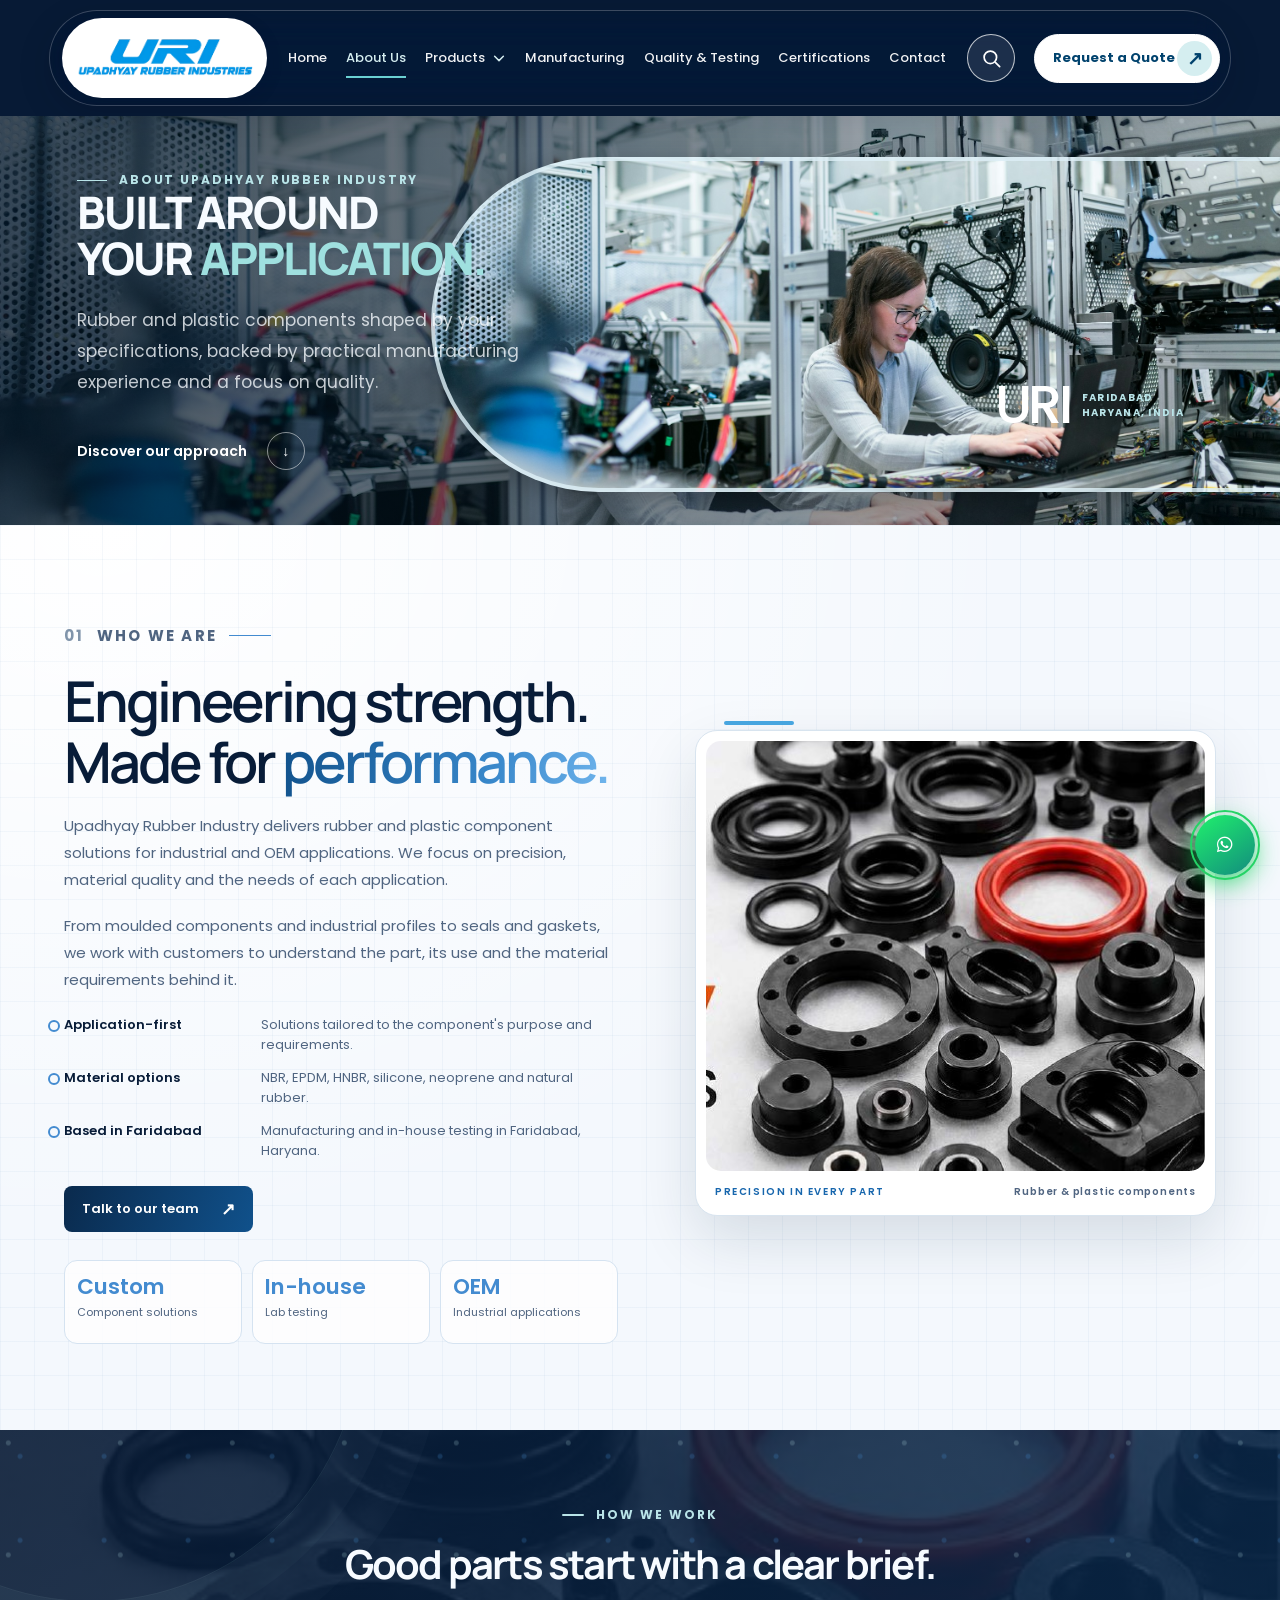
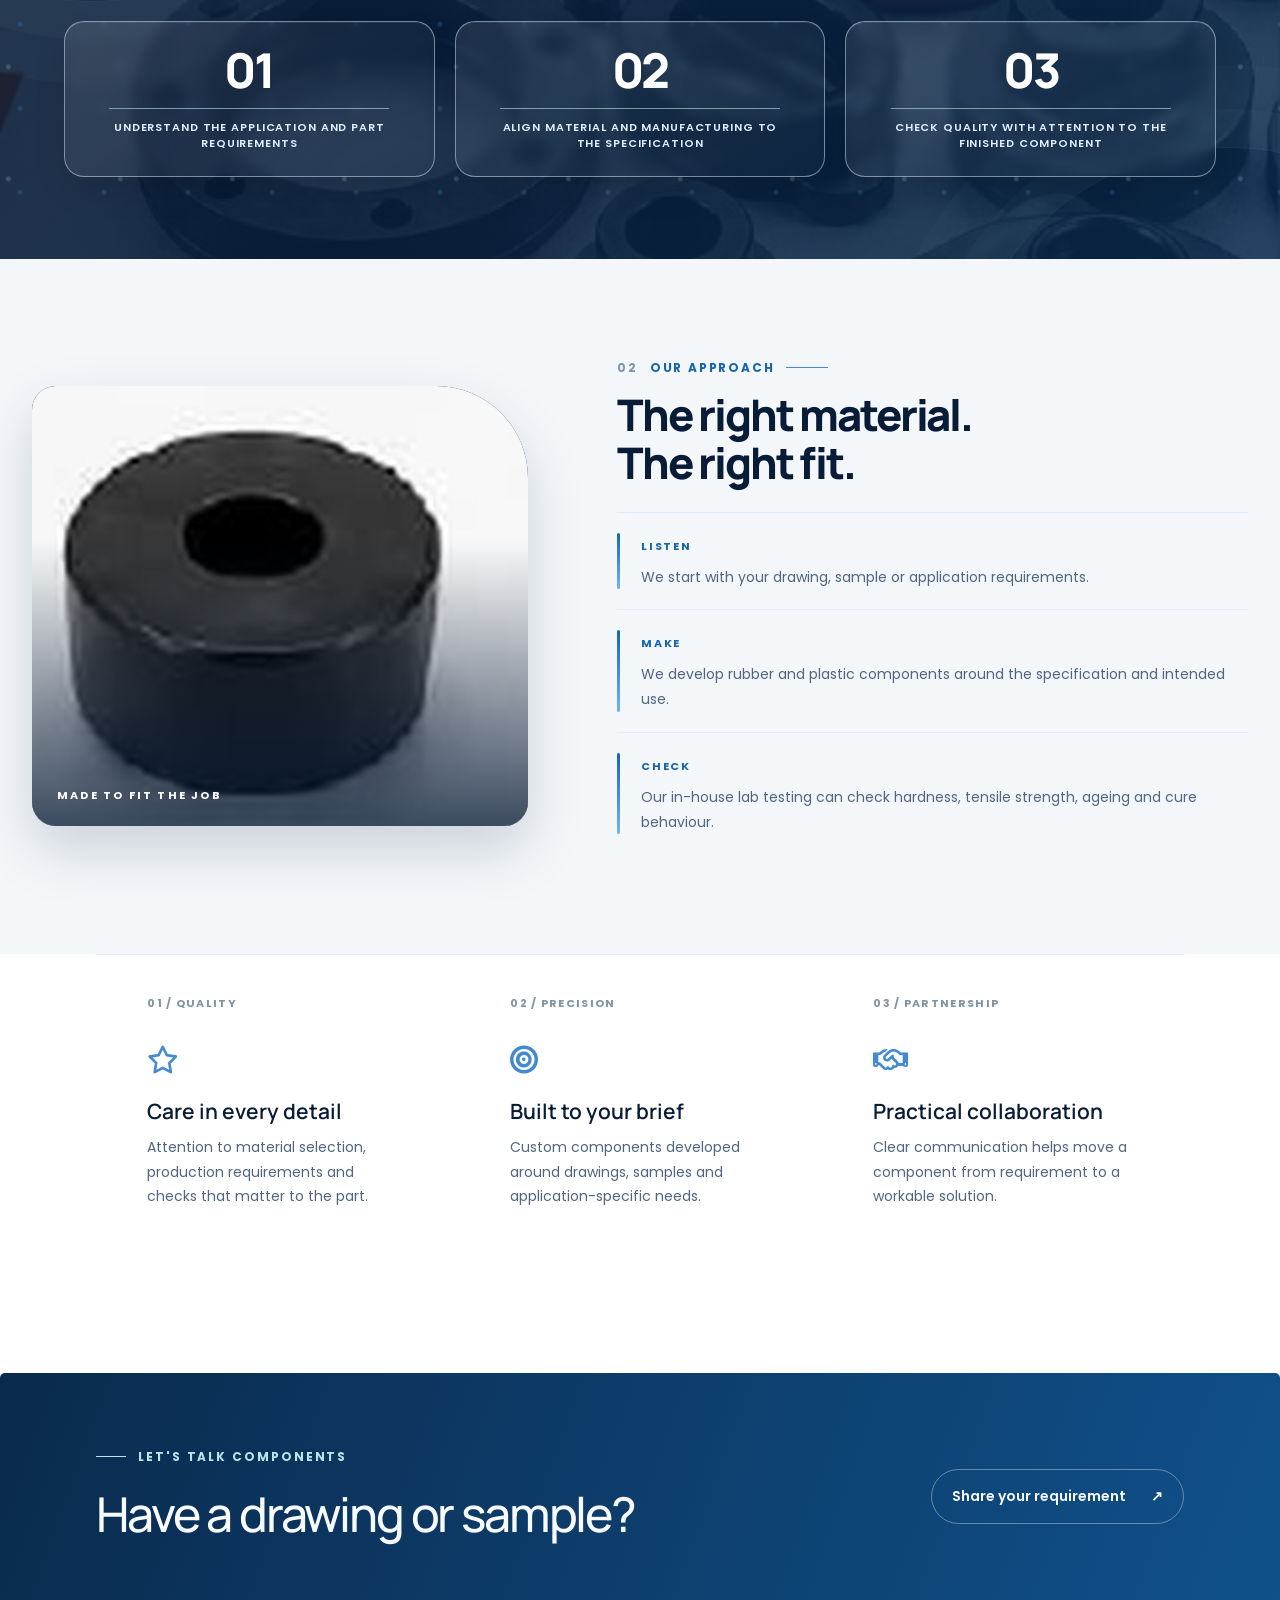
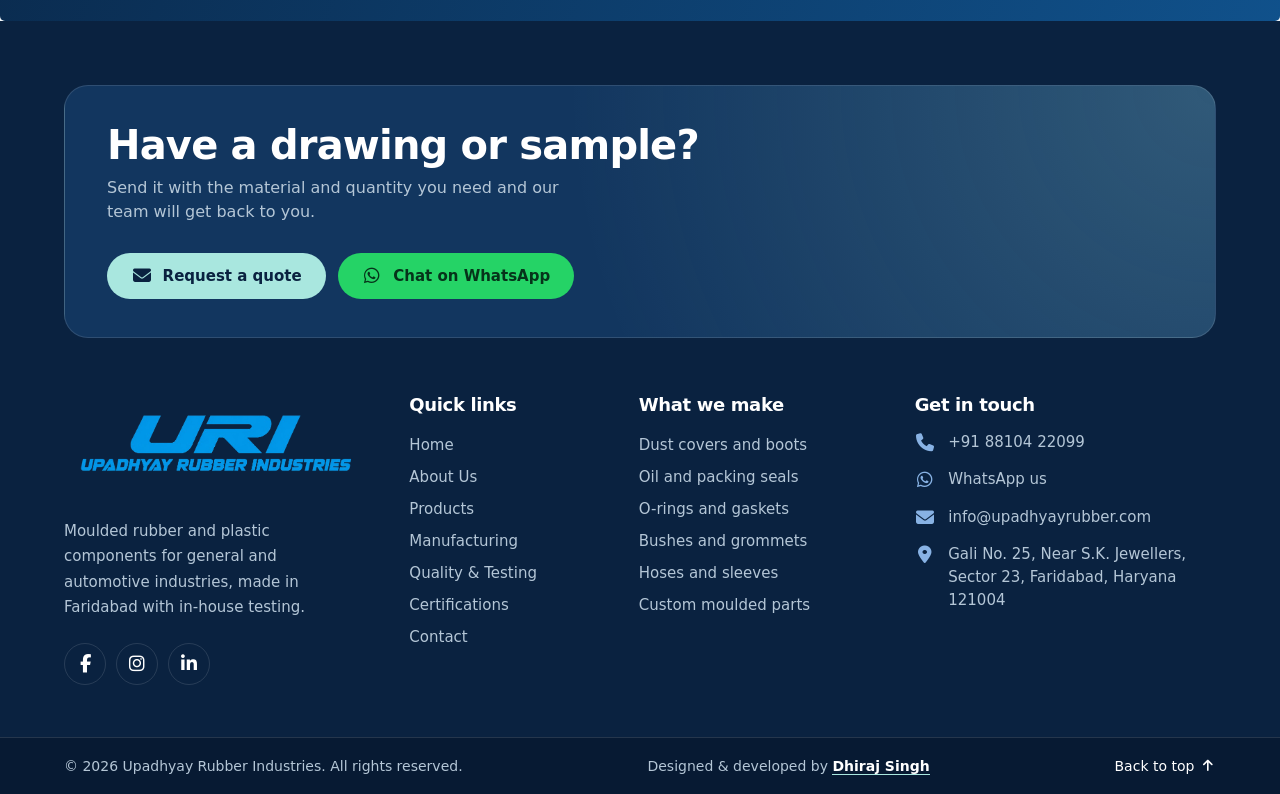
==== commit 738e9f9b: "icons about" ====
--- a/about.html
+++ b/about.html
@@ -42,22 +42,21 @@
     <header class="header" id="header">
 
         <!-- Brand -->
-        <a href="#home" class="logo" aria-label="Upadhyay Rubber Industry home">
+        <a href="./index.html" class="logo" aria-label="Upadhyay Rubber Industry home">
             <img src="images/site/logo.png" alt="Upadhyay Rubber Industry logo" class="logo-image">
         </a>
 
         <!-- Main Navigation -->
         <nav class="nav" id="nav" aria-label="Main navigation">
 
-            <a href="#home" class="nav-link">Home</a>
-
-            <a href="./about.html" class="nav-link  active">About Us</a>
+            <a href="./index.html" class="nav-link">Home</a>
+
+            <a href="./about.html" class="nav-link active" aria-current="page">About Us</a>
 
             <!-- Products Dropdown -->
             <div class="nav-products">
 
-                <button class="nav-link products-toggle" id="productsToggle" type="button" aria-expanded="false"
-                    aria-controls="productsMenu">
+                <button class="nav-link products-toggle" id="productsToggle" type="button" aria-expanded="false" aria-controls="productsMenu">
                     Products
 
                     <svg class="products-chevron" viewBox="0 0 16 16" aria-hidden="true">
@@ -337,19 +336,19 @@
         <section class="about-values" aria-label="What guides our work">
             <article class="about-value-card">
                 <span class="about-value-number">01 / QUALITY</span>
-                <span class="about-value-mark" aria-hidden="true">◇</span>
+                <span class="about-value-mark" aria-hidden="true"><i class="fa-regular fa-star"></i></span>
                 <h2>Care in every detail</h2>
                 <p>Attention to material selection, production requirements and checks that matter to the part.</p>
             </article>
             <article class="about-value-card">
                 <span class="about-value-number">02 / PRECISION</span>
-                <span class="about-value-mark" aria-hidden="true">⌁</span>
+                <span class="about-value-mark" aria-hidden="true"><i class="fa-solid fa-bullseye"></i></span>
                 <h2>Built to your brief</h2>
                 <p>Custom components developed around drawings, samples and application-specific needs.</p>
             </article>
             <article class="about-value-card">
                 <span class="about-value-number">03 / PARTNERSHIP</span>
-                <span class="about-value-mark" aria-hidden="true">↗</span>
+                <span class="about-value-mark" aria-hidden="true"><i class="fa-regular fa-handshake"></i></span>
                 <h2>Practical collaboration</h2>
                 <p>Clear communication helps move a component from requirement to a workable solution.</p>
             </article>
@@ -413,12 +412,12 @@
                 <h3>Quick links</h3>
                 <ul class="ft-list">
                     <li><a href="#home">Home</a></li>
-                    <li><a href="#about">About Us</a></li>
-                    <li><a href="#products">Products</a></li>
-                    <li><a href="#process">Manufacturing</a></li>
+                    <li><a href="./about.html">About Us</a></li>
+                    <li><a href="./products.html">Products</a></li>
+                    <li><a href="./manufacturing.html">Manufacturing</a></li>
                     <li><a href="./quality-testing.html">Quality &amp; Testing</a></li>
-                    <li><a href="#certifications">Certifications</a></li>
-                    <li><a href="#contact">Contact</a></li>
+                    <li><a href="./certifications.html">Certifications</a></li>
+                    <li><a href="./contactus.html">Contact</a></li>
                 </ul>
             </nav>
 
--- a/assets/css/site.css
+++ b/assets/css/site.css
@@ -4465,85 +4465,6 @@
     display: none;
 }
 
-.contact-page-section {
-    --contact-navy: #082d55;
-    --contact-blue: #1766ad;
-    display: block;
-    padding: clamp(64px, 7vw, 100px) 0;
-    background:
-        linear-gradient(rgba(31, 96, 155, .035) 1px, transparent 1px),
-        linear-gradient(90deg, rgba(31, 96, 155, .035) 1px, transparent 1px),
-        #f3f7fb;
-    background-size: 42px 42px;
-}
-
-@media (min-width: 951px) and (max-width: 1200px) {
-    .contact-us-page .nav {
-        gap: 7px;
-    }
-
-    .contact-us-page .nav-link {
-        font-size: 11px;
-    }
-}
-
-@media (max-width: 760px) {
-    .contact-us-page .about-hero-content {
-        max-width: 76%;
-    }
-
-    .contact-us-page .about-hero::after {
-        width: 48%;
-        opacity: .55;
-    }
-
-    .contact-us-page .about-hero-stamp {
-        display: none;
-    }
-}
-
-.contact-page-header {
-    width: min(1260px, calc(100% - 64px));
-    margin: 0 auto clamp(28px, 4vw, 46px);
-    text-align: center;
-}
-
-.contact-page-header>span {
-    display: inline-flex;
-    align-items: center;
-    gap: 10px;
-    color: #1766ad;
-    font-size: 11px;
-    font-weight: 800;
-    letter-spacing: .17em;
-}
-
-.contact-page-header>span::before {
-    width: 24px;
-    height: 2px;
-    border-radius: 2px;
-    background: currentColor;
-    content: "";
-}
-
-.contact-page-header h2 {
-    margin-top: 10px;
-    color: #082d55;
-    font-family: "Manrope", sans-serif;
-    font-size: clamp(32px, 4vw, 48px);
-    font-weight: 800;
-    letter-spacing: -.05em;
-    line-height: 1.12;
-}
-
-.contact-page-header p {
-    max-width: 720px;
-    margin-top: 12px;
-    color: #536983;
-    font-size: 15px;
-    line-height: 1.75;
-}
-
 .contact-section::before {
     position: absolute;
     top: -180px;
@@ -7375,3 +7296,7 @@
                 transition: none !important
             }
         }
+
+.products-toggle.active .products-chevron {
+    stroke: currentColor;
+}
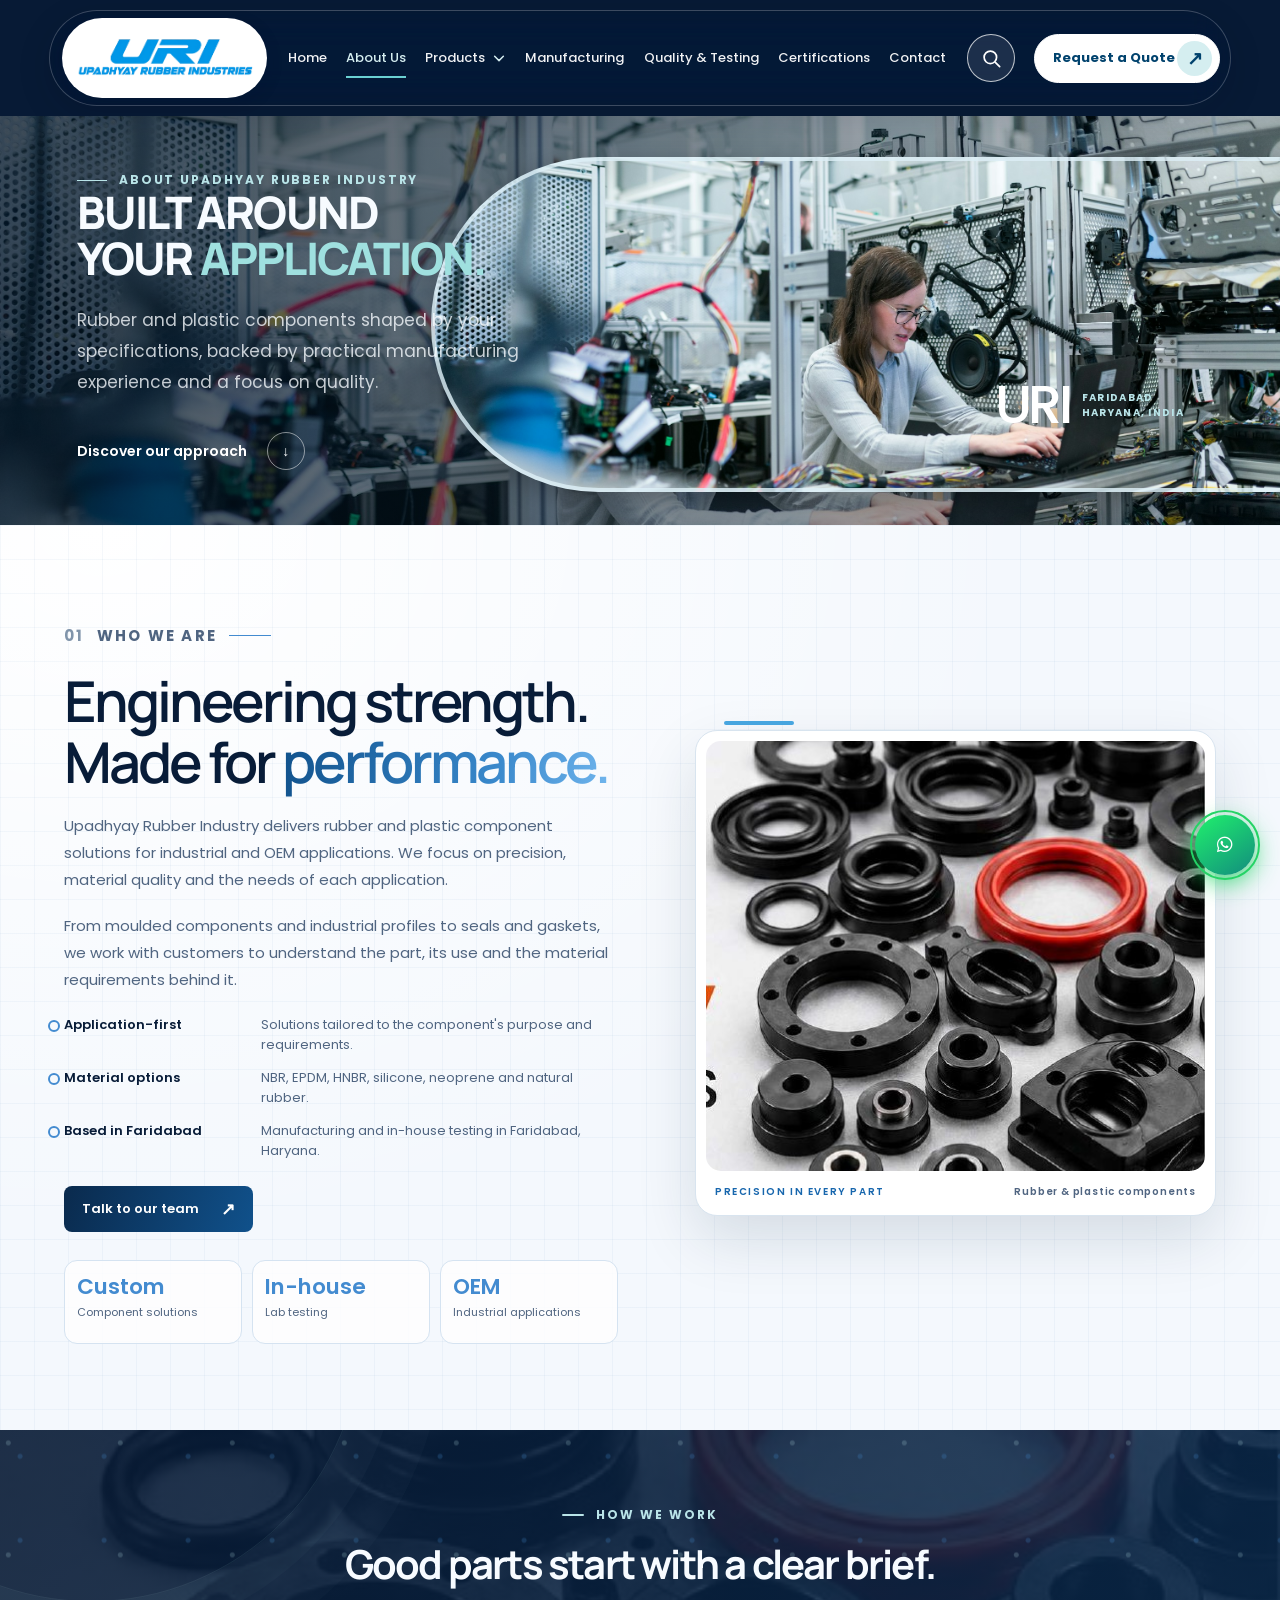
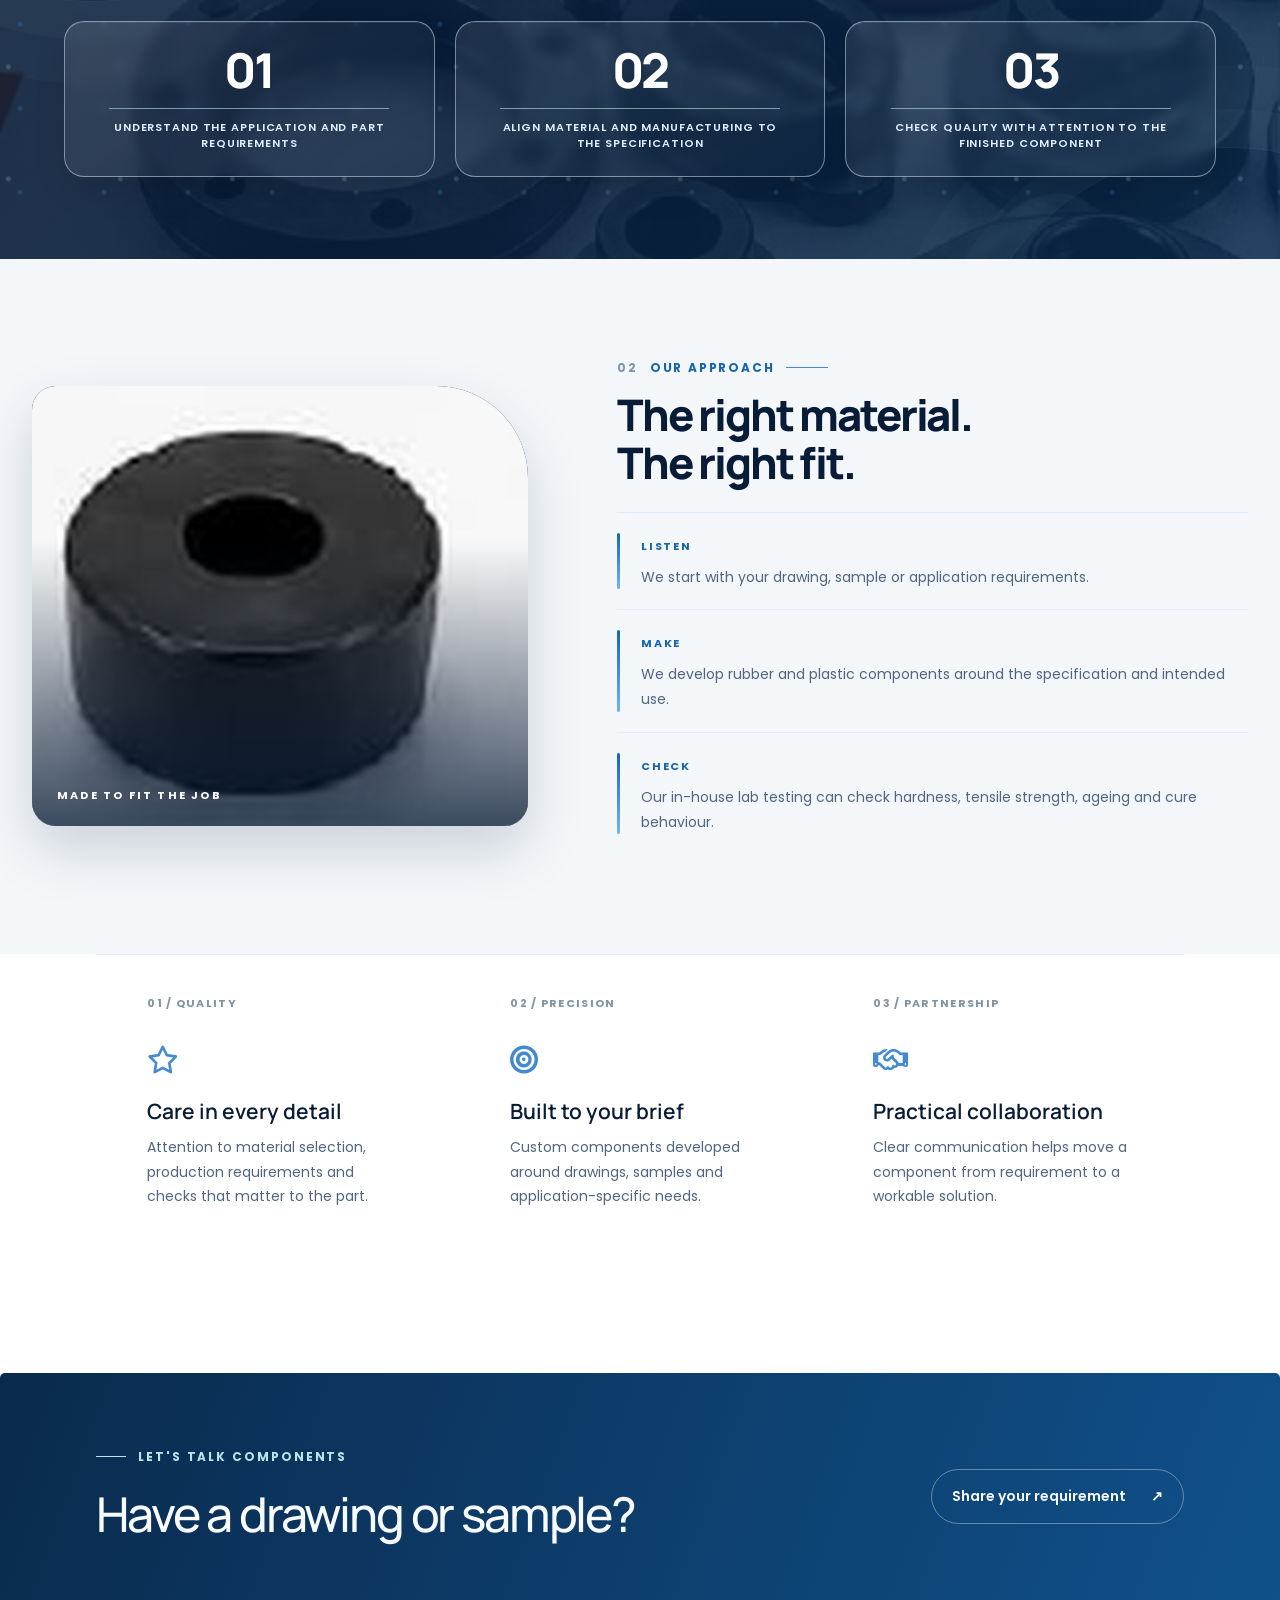
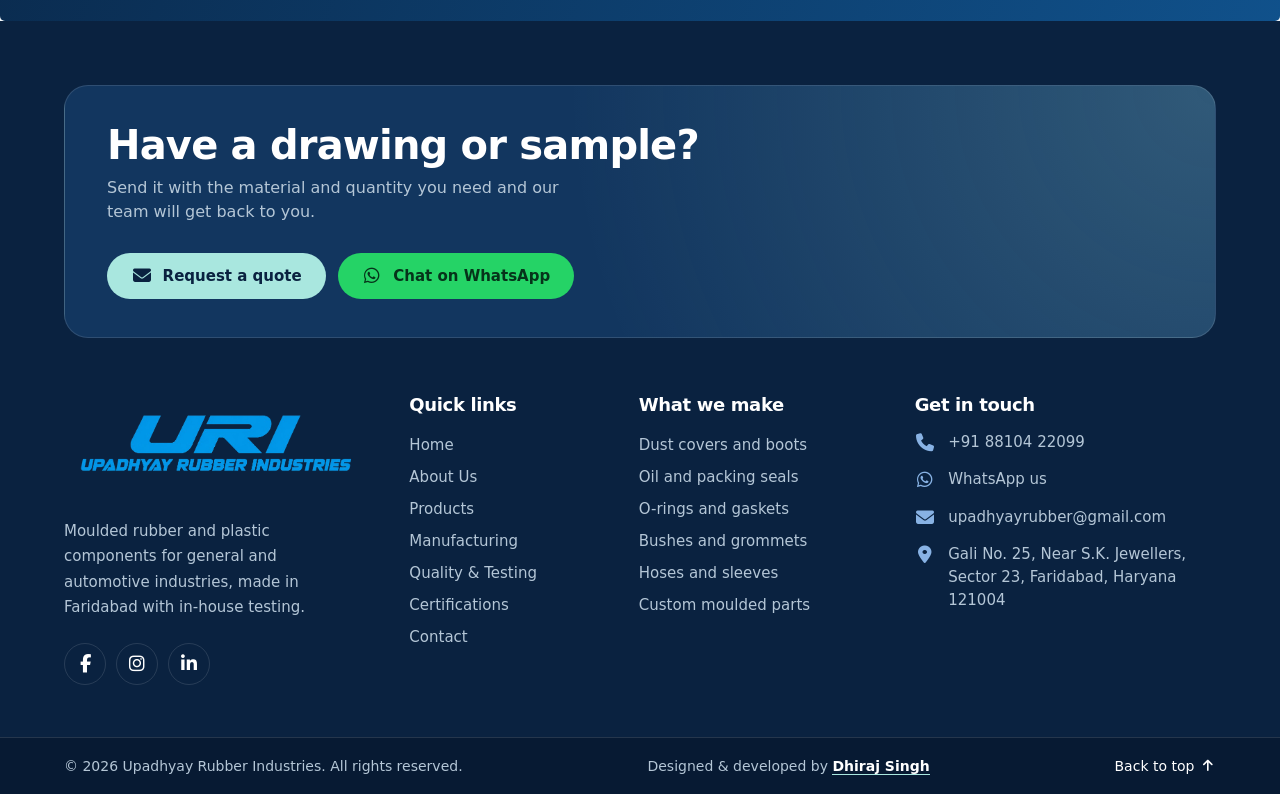
==== commit 3888a02d: "mail changes" ====
--- a/about.html
+++ b/about.html
@@ -359,7 +359,7 @@
                 <p class="about-eyebrow"><span aria-hidden="true"></span> LET'S TALK COMPONENTS</p>
                 <h2 id="about-cta-title">Have a drawing or sample?</h2>
             </div>
-            <a href="mailto:info@upadhyayrubber.com?subject=Product%20Enquiry">
+            <a href="mailto:upadhyayrubber@gmail.com?subject=Product%20Enquiry">
                 Share your requirement <span aria-hidden="true">↗</span>
             </a>
         </section>
@@ -377,7 +377,7 @@
                         <p>Send it with the material and quantity you need and our team will get back to you.</p>
                     </div>
                     <div class="ft-actions">
-                        <a class="ft-btn ft-btn--mint" href="mailto:info@upadhyayrubber.com?subject=Product%20Enquiry">
+                        <a class="ft-btn ft-btn--mint" href="mailto:upadhyayrubber@gmail.com?subject=Product%20Enquiry">
                             <i class="fa-solid fa-envelope ic" aria-hidden="true"></i>Request a quote
                         </a>
                         <a class="ft-btn ft-btn--wa"
@@ -440,8 +440,8 @@
                             22099</a></li>
                     <li><a href="https://wa.me/918810422099" target="_blank" rel="noopener noreferrer"><i
                                 class="fa-brands fa-whatsapp ic" aria-hidden="true"></i>WhatsApp us</a></li>
-                    <li><a href="mailto:info@upadhyayrubber.com"><i class="fa-solid fa-envelope ic"
-                                aria-hidden="true"></i>info@upadhyayrubber.com</a></li>
+                    <li><a href="mailto:upadhyayrubber@gmail.com"><i class="fa-solid fa-envelope ic"
+                                aria-hidden="true"></i>upadhyayrubber@gmail.com</a></li>
                     <li><a href="https://www.google.com/maps/search/?api=1&amp;query=Upadhyay+Rubber+Industries+Sector+23+Faridabad+Haryana+121004"
                             target="_blank" rel="noopener noreferrer"><i class="fa-solid fa-location-dot ic"
                                 aria-hidden="true"></i>Gali No. 25, Near S.K. Jewellers, Sector 23, Faridabad, Haryana
